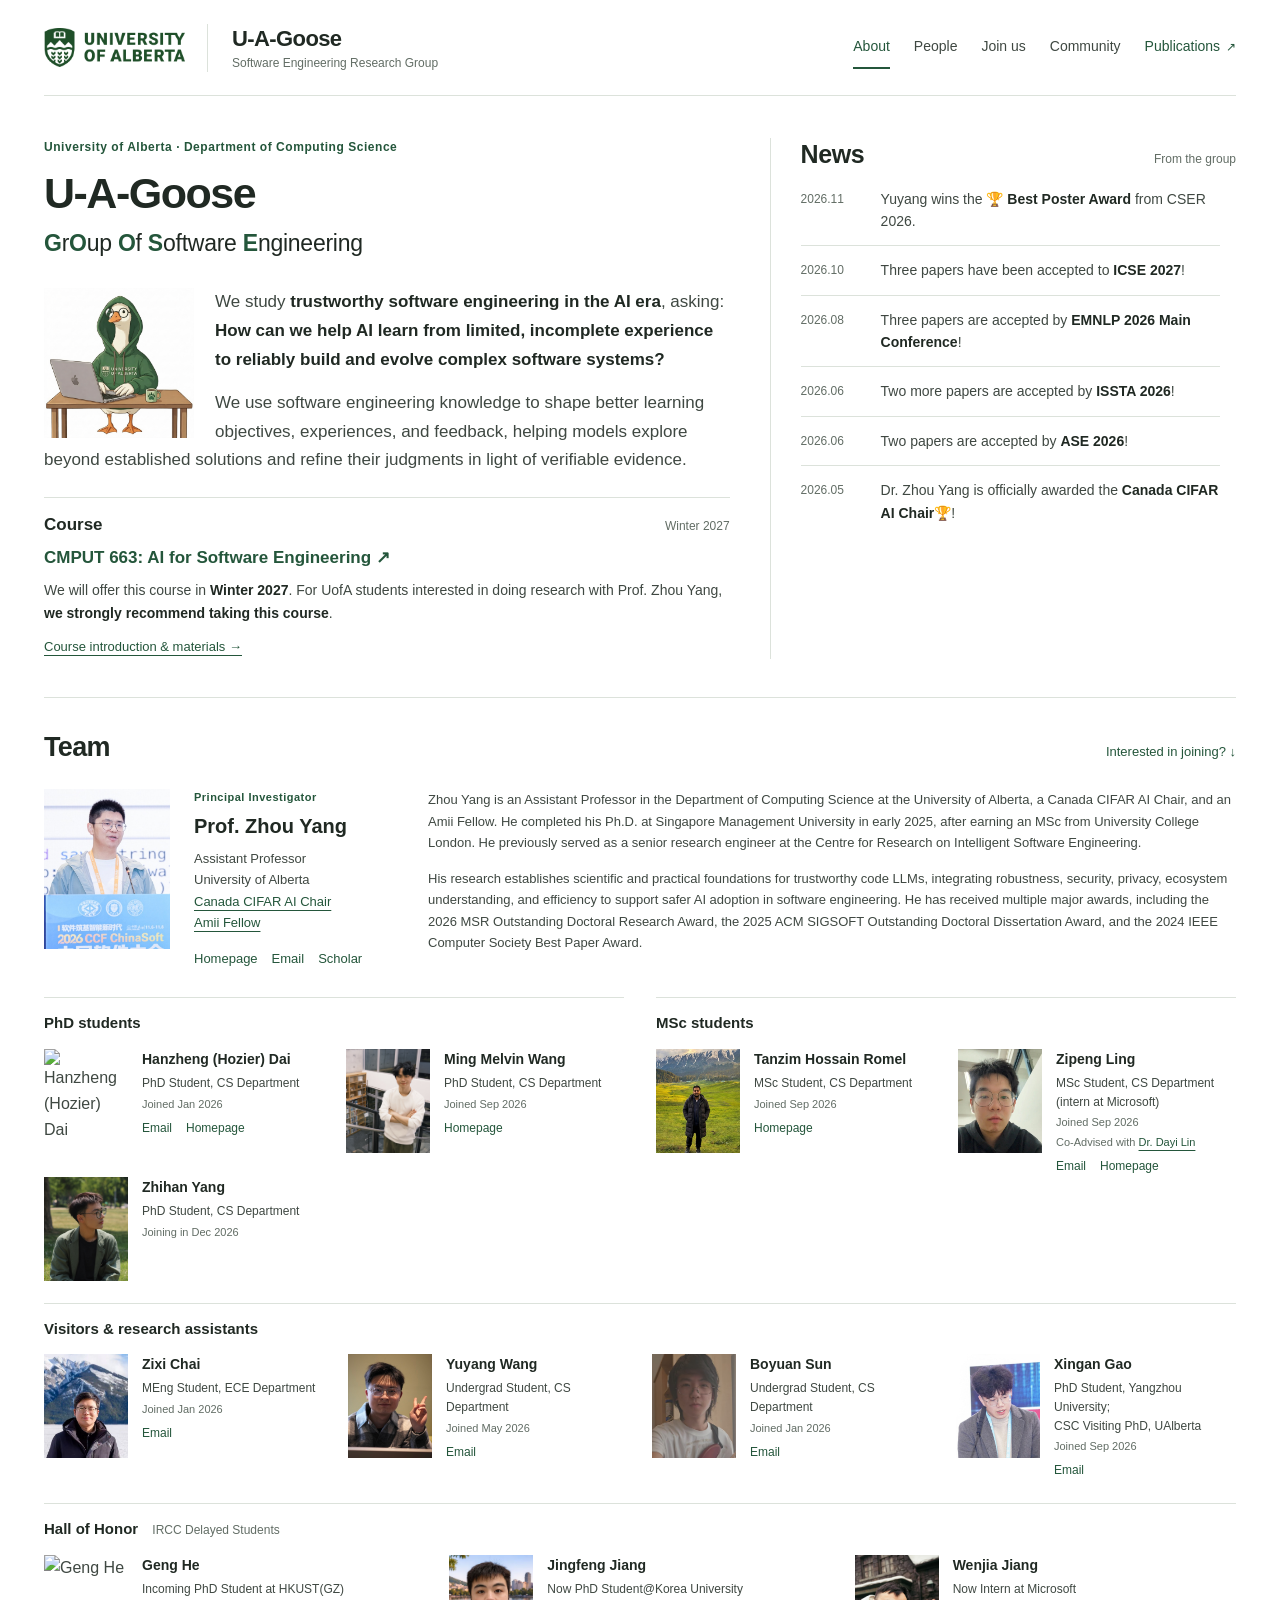
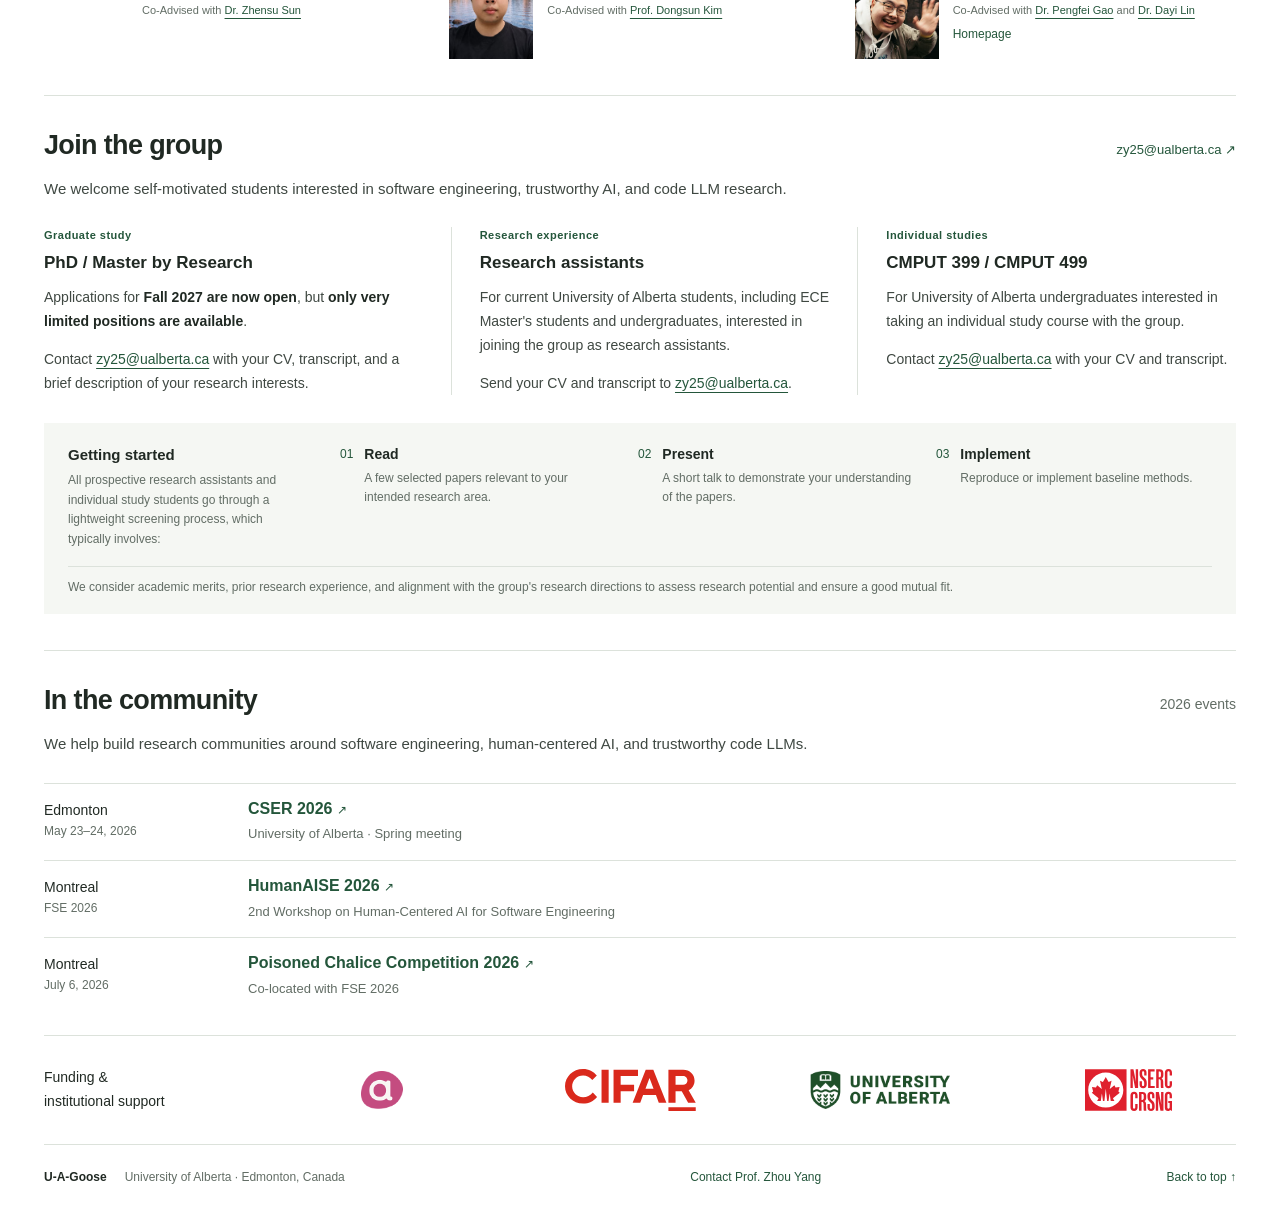
==== index.html @ b8368612 "Built site for gh-pages" ====
<!DOCTYPE html>
<html lang="en"><head>
<link href="./assets/images/goose_2.png" rel="icon" type="image/png">
<script src="site_libs/clipboard/clipboard.min.js"></script>
<script src="site_libs/quarto-html/tabby.min.js"></script>
<script src="site_libs/quarto-html/popper.min.js"></script>
<script src="site_libs/quarto-html/tippy.umd.min.js"></script>
<link href="site_libs/quarto-html/tippy.css" rel="stylesheet">
<link href="site_libs/quarto-html/light-border.css" rel="stylesheet">
<link href="site_libs/quarto-html/quarto-html-640605f58ae58ee79329c070719e555b.min.css" rel="stylesheet" append-hash="true" data-mode="light">
<link href="site_libs/quarto-html/quarto-syntax-highlighting-63b5708e65d6cd79cd7618c58d0c21e7.css" rel="stylesheet" id="quarto-text-highlighting-styles"><meta charset="utf-8">
  <meta name="viewport" content="width=device-width, initial-scale=1">
  <title>U-A-Goose — GrOup Of Software Engineering</title>
  <meta name="description" content="U-A-Goose at the University of Alberta studies trustworthy software engineering in the AI era. Meet our team and explore Fall 2027 opportunities.">
  <link rel="stylesheet" href="assets/site.css?v=20261115-course">
  <script src="assets/site.js" defer=""></script>
</head>
<body>
  <a class="skip-link" href="#main">Skip to content</a>
  <header class="site-header">
    <div class="header-inner wrap">
      <a class="university-mark" href="https://www.ualberta.ca/en/index.html" aria-label="University of Alberta"><img src="assets/images/logos/ualberta.png" alt="University of Alberta" width="164" height="52"></a>
      <a class="brand" href="index.html#about" data-section="about"><strong>U-A-Goose</strong><span>Software Engineering Research Group</span></a>
      <nav aria-label="Main navigation">
        <a href="index.html#about" data-section="about">About</a>
        <a href="index.html#people" data-section="people">People</a>
        <a href="index.html#join" data-section="join">Join us</a>
        <a href="index.html#community" data-section="community">Community</a>
        <a class="publications-link" href="publications.html">Publications <span aria-hidden="true">↗</span></a>
      </nav>
    </div>
  </header>
  <main id="main" class="wrap" tabindex="-1"><header id="title-block-header" class="quarto-title-block"></header>
<section id="about" class="intro-section" aria-labelledby="page-title">
      <div class="intro">
        <p class="eyebrow">University of Alberta · Department of Computing Science</p>
        <h1 id="page-title">U-A-Goose</h1>
        <p class="subtitle goose-acronym"><strong>G</strong>r<strong>O</strong>up <strong>O</strong>f <strong>S</strong>oftware <strong>E</strong>ngineering</p>
        <div class="research-text">
          <img class="goose" src="assets/images/coding_goose_1.png" alt="Our coding goose mascot" width="160" height="160">
          <p>We study <strong>trustworthy software engineering in the AI era</strong>, asking: <strong>How can we help AI learn from limited, incomplete experience to reliably build and evolve complex software systems?</strong></p>
          <p>We use software engineering knowledge to shape better learning objectives, experiences, and feedback, helping models explore beyond established solutions and refine their judgments in light of verifiable evidence.</p>
        </div>
        <section id="course" class="course-announcement" aria-labelledby="course-heading">
          <div class="course-announcement-heading"><h2 id="course-heading">Course</h2><p>Winter 2027</p></div>
          <h3><a href="cmput-663-winter-2027.html">CMPUT 663: AI for Software Engineering <span aria-hidden="true">↗</span></a></h3>
          <p>We will offer this course in <strong>Winter 2027</strong>. For UofA students interested in doing research with Prof. Zhou Yang, <strong>we strongly recommend taking this course</strong>.</p>
          <a class="course-materials-link" href="cmput-663-winter-2027.html">Course introduction &amp; materials <span aria-hidden="true">→</span></a>
        </section>
      </div>
      <aside class="news" aria-labelledby="news-heading">
        <div class="news-heading"><h2 id="news-heading">News</h2><span>From the group</span></div>
        <div class="news-scroll" tabindex="0" role="region" aria-label="All group news, scroll for older updates"><ol><li><time datetime="2026-11">2026.11</time><div>Yuyang wins the <span aria-hidden="true">🏆</span> <strong>Best Poster Award</strong> from CSER 2026.</div></li>
<li><time datetime="2026-10">2026.10</time><div>Three papers have been accepted to <strong>ICSE 2027</strong>!</div></li>
<li><time datetime="2026-08">2026.08</time><div>Three papers are accepted by <strong>EMNLP 2026 Main Conference</strong>!</div></li>
<li><time datetime="2026-06">2026.06</time><div>Two more papers are accepted by <strong>ISSTA 2026</strong>!</div></li>
<li><time datetime="2026-06">2026.06</time><div>Two papers are accepted by <strong>ASE 2026</strong>!</div></li>
<li><time datetime="2026-05">2026.05</time><div>Dr. Zhou Yang is officially awarded the <strong>Canada CIFAR AI Chair</strong>🏆!</div></li>
<li><time datetime="2026-05">2026.05</time><div>Two papers, PrivCode++ (differentially private code generation) and Watermarking LLM Agent Trajectories, are accepted by <strong>ICML 2026</strong>!</div></li>
<li><time datetime="2026-04">2026.04</time><div>Our paper, Hidden Licensing Risks in the LLMware Ecosystem, is accepted by <strong>ISSTA 2026</strong>!</div></li>
<li><time datetime="2026-04">2026.04</time><div>Our paper, MultiCodeAttack: Iterative Jailbreak Attacking on LLMs with Multi-Code Prompt Injection, is accepted by <strong>ACL 2026</strong>!</div></li>
<li><time datetime="2026-04">2026.04</time><div>My NSERC Discovery Grant has been approved! Grateful for the support to advance our research.</div></li>
<li><time datetime="2026-03">2026.03</time><div>Dr. Zhou Yang's Amii RAP funding (2026 to 2027) 💰 is approved, collaborating with <a href="https://drmatttaylor.net/">Matt Taylor</a>.</div></li>
<li><time datetime="2026-03">2026.03</time><div>One paper on efficient code LLM inference with quantization and compilation-time optimization is accepted by <strong>FSE 2026</strong>.</div></li>
<li><time datetime="2026-03">2026.03</time><div>Hanzheng Dai's doctoral symposium paper on "Automated Diagnosis and Testing of Game Compatibility Layers" is accepted by <strong>FSE 2026 Doctoral Symposium</strong>.</div></li>
<li><time datetime="2026-03">2026.03</time><div>Dr. Zhou Yang wins the <strong>MSR Outstanding Doctoral Research Award</strong>🏆! There is only one awardee this year.</div></li>
<li><time datetime="2026-01">2026.01</time><div>One paper (on automatically protecting critical software operations in TEE) is accepted by <strong>IEEE Transactions on Software Engineering</strong>!</div></li>
<li><time datetime="2025-12">2025.12</time><div>Dr. Zhou Yang wins the <strong>ACM SIGSOFT Outstanding Doctoral Dissertation Award</strong>🏆! There is only one award this year.</div></li>
<li><time datetime="2025-11">2025.11</time><div>Our paper on understanding user perceptions of AI coding assistants wins the <strong>Distinguished Paper Award</strong>🏆 at <strong>ASE 2025</strong>!</div></li>
<li><time datetime="2025-09">2025.09</time><div>Our paper wins the prestigious <strong>2024 IEEE Computer Society Best Paper Award</strong>🏆! (1 out of 183)</div></li>
<li><time datetime="2025-09">2025.09</time><div>Dr. Zhou Yang officially joins the University of Alberta as an Assistant Professor and becomes an <strong>Amii Fellow</strong>.</div></li></ol></div>
      </aside>
    </section>

    <section id="people" class="page-section" aria-labelledby="people-heading">
      <div class="section-heading"><h2 id="people-heading">Team</h2><a href="#join">Interested in joining? <span aria-hidden="true">↓</span></a></div>
      <article class="pi">
        <img class="pi-photo" src="assets/images/portrait_zhouyang_chinasoft_2026.jpg" alt="Prof. Zhou Yang speaking at ChinaSoft 2026" width="440" height="550" loading="lazy">
        <div class="pi-identity"><p class="eyebrow">Principal Investigator</p><h3>Prof. Zhou Yang</h3><p>Assistant Professor<br>University of Alberta<br><a href="https://cifar.ca/bios/zhou-yang/">Canada CIFAR AI Chair</a><br><a href="https://www.amii.ca/people/zhou-yang">Amii Fellow</a></p><p class="person-links"><a href="https://homepage.zhouyang.me/">Homepage</a><a href="mailto:zy25@ualberta.ca">Email</a><a href="https://scholar.google.com/citations?user=4oWBhPsAAAAJ&amp;hl=en">Scholar</a></p></div>
        <div class="pi-bio"><p>Zhou Yang is an Assistant Professor in the Department of Computing Science at the University of Alberta, a Canada CIFAR AI Chair, and an Amii Fellow. He completed his Ph.D. at Singapore Management University in early 2025, after earning an MSc from University College London. He previously served as a senior research engineer at the Centre for Research on Intelligent Software Engineering.</p>
<p>His research establishes scientific and practical foundations for trustworthy code LLMs, integrating robustness, security, privacy, ecosystem understanding, and efficiency to support safer AI adoption in software engineering. He has received multiple major awards, including the 2026 MSR Outstanding Doctoral Research Award, the 2025 ACM SIGSOFT Outstanding Doctoral Dissertation Award, and the 2024 IEEE Computer Society Best Paper Award.</p></div>
      </article>
      <div class="graduate-groups">
        <section class="people-group" aria-labelledby="phd-heading"><h3 id="phd-heading">PhD students</h3><div class="people-grid two"><article class="person">
          <img src="assets/images/protrait_hz.jpg" alt="Hanzheng (Hozier) Dai" loading="lazy" width="80" height="96">
          <div><h4>Hanzheng (Hozier) Dai</h4><p class="person-role">PhD Student, CS Department</p><p class="person-detail">Joined Jan 2026</p>
          <p class="person-links"><a href="mailto:hanzhen3@ualberta.ca">Email</a>
          <a href="https://hozierddd.github.io/">Homepage</a></p></div>
        </article>
<article class="person">
          <img src="assets/images/protrait_melvin.jpg" alt="Ming Melvin Wang" loading="lazy" width="80" height="96">
          <div><h4>Ming Melvin Wang</h4><p class="person-role">PhD Student, CS Department</p><p class="person-detail">Joined Sep 2026</p>
          <p class="person-links"><a href="https://melvin-king.github.io/">Homepage</a></p></div>
        </article>
<article class="person">
          <img src="assets/images/portrait_zhihan.jpg" alt="Zhihan Yang" loading="lazy" width="80" height="96">
          <div><h4>Zhihan Yang</h4><p class="person-role">PhD Student, CS Department</p><p class="person-detail">Joining in Dec 2026</p></div>
        </article></div></section>
        <section class="people-group" aria-labelledby="msc-heading"><h3 id="msc-heading">MSc students</h3><div class="people-grid two"><article class="person">
          <img src="assets/images/protrait_tanzim.png" alt="Tanzim Hossain Romel" loading="lazy" width="80" height="96">
          <div><h4>Tanzim Hossain Romel</h4><p class="person-role">MSc Student, CS Department</p><p class="person-detail">Joined Sep 2026</p>
          <p class="person-links"><a href="https://tanzimhromel.com">Homepage</a></p></div>
        </article>
<article class="person">
          <img src="assets/images/protrait_zipeng.jpg" alt="Zipeng Ling" loading="lazy" width="80" height="96">
          <div><h4>Zipeng Ling</h4><p class="person-role">MSc Student, CS Department<br>(intern at Microsoft)</p><p class="person-detail">Joined Sep 2026</p>
          <p class="person-detail">Co-Advised with <a href="https://lindayi.me/">Dr. Dayi Lin</a></p>
          <p class="person-links"><a href="mailto:zipeng6@ualberta.ca">Email</a>
          <a href="https://zpling.github.io/">Homepage</a></p></div>
        </article></div></section>
      </div>
      <section class="people-group" aria-labelledby="visitors-heading"><h3 id="visitors-heading">Visitors &amp; research assistants</h3><div class="people-grid four"><article class="person">
          <img src="assets/images/protrait_zixi.jpg" alt="Zixi Chai" loading="lazy" width="80" height="96">
          <div><h4>Zixi Chai</h4><p class="person-role">MEng Student, ECE Department</p><p class="person-detail">Joined Jan 2026</p>
          <p class="person-links"><a href="mailto:zchai3@ualberta.ca">Email</a></p></div>
        </article>
<article class="person">
          <img src="assets/images/portrait_yuyang_20261115_336.jpg" srcset="assets/images/portrait_yuyang_20261115_336.jpg 336w, assets/images/portrait_yuyang_20261115_640.jpg 640w" sizes="(max-width: 390px) 72px, (max-width: 760px) 64px, 84px" alt="Yuyang Wang" loading="lazy" width="336" height="420">
          <div><h4>Yuyang Wang</h4><p class="person-role">Undergrad Student, CS Department</p><p class="person-detail">Joined May 2026</p>
          <p class="person-links"><a href="mailto:yuyang31@ualberta.ca">Email</a></p></div>
        </article>
<article class="person">
          <img src="assets/images/protrait_boyuan.jpg" alt="Boyuan Sun" loading="lazy" width="80" height="96">
          <div><h4>Boyuan Sun</h4><p class="person-role">Undergrad Student, CS Department</p><p class="person-detail">Joined Jan 2026</p>
          <p class="person-links"><a href="mailto:bsun5@ualberta.ca">Email</a></p></div>
        </article>
<article class="person">
          <img src="assets/images/protrait_xingan.jpg" alt="Xingan Gao" loading="lazy" width="80" height="96">
          <div><h4>Xingan Gao</h4><p class="person-role">PhD Student, Yangzhou University;<br>CSC Visiting PhD, UAlberta</p><p class="person-detail">Joined Sep 2026</p>
          <p class="person-links"><a href="mailto:DX120250116@stu.yzu.edu.cn">Email</a></p></div>
        </article></div></section>
      <section class="people-group honor-group" aria-labelledby="honor-heading"><h3 id="honor-heading">Hall of Honor <span>IRCC Delayed Students</span></h3><div class="people-grid three"><article class="person">
          <img src="assets/images/protrait_gh.jpg" alt="Geng He" loading="lazy" width="80" height="96">
          <div><h4>Geng He</h4><p class="person-role">Incoming PhD Student at HKUST(GZ)</p><p class="person-detail">Co-Advised with <a href="https://v587su.github.io/">Dr. Zhensu Sun</a></p>
          </div>
        </article>
<article class="person">
          <img src="assets/images/protrait_hhf.jpg" alt="Jingfeng Jiang" loading="lazy" width="80" height="96">
          <div><h4>Jingfeng Jiang</h4><p class="person-role">Now PhD Student@Korea University</p><p class="person-detail">Co-Advised with <a href="https://www.darkrsw.net/">Prof. Dongsun Kim</a></p>
          </div>
        </article>
<article class="person">
          <img src="assets/images/protrait_wenjia.jpg" alt="Wenjia Jiang" loading="lazy" width="80" height="96">
          <div><h4>Wenjia Jiang</h4><p class="person-role">Now Intern at Microsoft</p><p class="person-detail">Co-Advised with <a href="https://cumt-gpf.github.io/">Dr. Pengfei Gao</a> and <a href="https://lindayi.me/">Dr. Dayi Lin</a></p>
          <p class="person-links"><a href="https://jwj1342.github.io/">Homepage</a></p></div>
        </article></div></section>
    </section>

    <section id="join" class="page-section" aria-labelledby="join-heading">
      <div class="section-heading"><h2 id="join-heading">Join the group</h2><a href="mailto:zy25@ualberta.ca">zy25@ualberta.ca <span aria-hidden="true">↗</span></a></div>
      <p class="section-intro">We welcome self-motivated students interested in software engineering, trustworthy AI, and code LLM research.</p>
      <div class="openings-grid">
        <article><p class="eyebrow">Graduate study</p><h3>PhD / Master by Research</h3><p>Applications for <strong>Fall 2027 are now open</strong>, but <strong>only very limited positions are available</strong>.</p><p>Contact <a href="mailto:zy25@ualberta.ca">zy25@ualberta.ca</a> with your CV, transcript, and a brief description of your research interests.</p></article>
        <article><p class="eyebrow">Research experience</p><h3>Research assistants</h3><p>For current University of Alberta students, including ECE Master's students and undergraduates, interested in joining the group as research assistants.</p><p>Send your CV and transcript to <a href="mailto:zy25@ualberta.ca">zy25@ualberta.ca</a>.</p></article>
        <article><p class="eyebrow">Individual studies</p><h3>CMPUT 399 / CMPUT 499</h3><p>For University of Alberta undergraduates interested in taking an individual study course with the group.</p><p>Contact <a href="mailto:zy25@ualberta.ca">zy25@ualberta.ca</a> with your CV and transcript.</p></article>
      </div>
      <div class="screening">
        <div><h3>Getting started</h3><p>All prospective research assistants and individual study students go through a lightweight screening process, which typically involves:</p></div>
        <ol><li><span>01</span><div><h4>Read</h4><p>A few selected papers relevant to your intended research area.</p></div></li><li><span>02</span><div><h4>Present</h4><p>A short talk to demonstrate your understanding of the papers.</p></div></li><li><span>03</span><div><h4>Implement</h4><p>Reproduce or implement baseline methods.</p></div></li></ol>
        <p class="screening-note">We consider academic merits, prior research experience, and alignment with the group's research directions to assess research potential and ensure a good mutual fit.</p>
      </div>
    </section>

    <section id="community" class="page-section community-section" aria-labelledby="community-heading">
      <div class="section-heading"><h2 id="community-heading">In the community</h2><span class="muted">2026 events</span></div>
      <p class="section-intro">We help build research communities around software engineering, human-centered AI, and trustworthy code LLMs.</p>
      <div class="events">
        <article><div class="event-place">Edmonton <span>May 23–24, 2026</span></div><div><h3><a href="https://www.cser.ca/2026s/">CSER 2026 <span aria-hidden="true">↗</span></a></h3><p>University of Alberta · Spring meeting</p></div></article>
        <article><div class="event-place">Montreal <span>FSE 2026</span></div><div><h3><a href="https://humanai4se.github.io/">HumanAISE 2026 <span aria-hidden="true">↗</span></a></h3><p>2nd Workshop on Human-Centered AI for Software Engineering</p></div></article>
        <article><div class="event-place">Montreal <span>July 6, 2026</span></div><div><h3><a href="https://poisonedchalice.github.io/">Poisoned Chalice Competition 2026 <span aria-hidden="true">↗</span></a></h3><p>Co-located with FSE 2026</p></div></article>
      </div>
    </section>

    <section class="support" aria-labelledby="support-heading"><h2 id="support-heading">Funding &amp;<br>institutional support</h2><div class="support-logos"><a href="https://www.amii.ca/"><img src="assets/images/logos/amii.png" alt="Amii" loading="lazy"></a><a href="https://cifar.ca/"><img src="assets/images/logos/cifar.svg" alt="CIFAR" loading="lazy"></a><a href="https://www.ualberta.ca/en/index.html"><img src="assets/images/logos/ualberta.png" alt="University of Alberta" loading="lazy"></a><a href="https://nserc-crsng.canada.ca/en"><img src="assets/images/logos/nserc.svg" alt="NSERC" loading="lazy"></a></div></section>

  </main>
  <footer class="wrap"><div><strong>U-A-Goose</strong><span>University of Alberta · Edmonton, Canada</span></div><a href="mailto:zhou.yang@ualberta.ca">Contact Prof. Zhou Yang</a><a href="index.html#about" data-section="about">Back to top ↑</a></footer>
<script id="quarto-html-after-body" type="application/javascript">
  window.document.addEventListener("DOMContentLoaded", function (event) {
    const tabsets =  window.document.querySelectorAll(".panel-tabset-tabby")
    tabsets.forEach(function(tabset) {
      const tabby = new Tabby('#' + tabset.id);
    });
    const isCodeAnnotation = (el) => {
      for (const clz of el.classList) {
        if (clz.startsWith('code-annotation-')) {                     
          return true;
        }
      }
      return false;
    }
    const onCopySuccess = function(e) {
      // button target
      const button = e.trigger;
      // don't keep focus
      button.blur();
      // flash "checked"
      button.classList.add('code-copy-button-checked');
      var currentTitle = button.getAttribute("title");
      button.setAttribute("title", "Copied!");
      let tooltip;
      if (window.bootstrap) {
        button.setAttribute("data-bs-toggle", "tooltip");
        button.setAttribute("data-bs-placement", "left");
        button.setAttribute("data-bs-title", "Copied!");
        tooltip = new bootstrap.Tooltip(button, 
          { trigger: "manual", 
            customClass: "code-copy-button-tooltip",
            offset: [0, -8]});
        tooltip.show();    
      }
      setTimeout(function() {
        if (tooltip) {
          tooltip.hide();
          button.removeAttribute("data-bs-title");
          button.removeAttribute("data-bs-toggle");
          button.removeAttribute("data-bs-placement");
        }
        button.setAttribute("title", currentTitle);
        button.classList.remove('code-copy-button-checked');
      }, 1000);
      // clear code selection
      e.clearSelection();
    }
    const getTextToCopy = function(trigger) {
      const outerScaffold = trigger.parentElement.cloneNode(true);
      const codeEl = outerScaffold.querySelector('code');
      for (const childEl of codeEl.children) {
        if (isCodeAnnotation(childEl)) {
          childEl.remove();
        }
      }
      return codeEl.innerText;
    }
    const clipboard = new window.ClipboardJS('.code-copy-button:not([data-in-quarto-modal])', {
      text: getTextToCopy
    });
    clipboard.on('success', onCopySuccess);
    if (window.document.getElementById('quarto-embedded-source-code-modal')) {
      const clipboardModal = new window.ClipboardJS('.code-copy-button[data-in-quarto-modal]', {
        text: getTextToCopy,
        container: window.document.getElementById('quarto-embedded-source-code-modal')
      });
      clipboardModal.on('success', onCopySuccess);
    }
      var localhostRegex = new RegExp(/^(?:http|https):\/\/localhost\:?[0-9]*\//);
      var mailtoRegex = new RegExp(/^mailto:/);
        var filterRegex = new RegExp("https:\/\/u-a-goose\.github\.io");
      var isInternal = (href) => {
          return filterRegex.test(href) || localhostRegex.test(href) || mailtoRegex.test(href);
      }
      // Inspect non-navigation links and adorn them if external
      window.quartoDecorateExternalLinks = function (root) {
     var links = (root || window.document).querySelectorAll('a[href]:not(.nav-link):not(.navbar-brand):not(.toc-action):not(.sidebar-link):not(.sidebar-item-toggle):not(.pagination-link):not(.no-external):not([aria-hidden]):not(.dropdown-item):not(.quarto-navigation-tool):not(.about-link)');
      for (var i=0; i<links.length; i++) {
        const link = links[i];
        if (!isInternal(link.href)) {
          // undo the damage that might have been done by quarto-nav.js in the case of
          // links that we want to consider external
          if (link.dataset.originalHref !== undefined) {
            link.href = link.dataset.originalHref;
          }
          if (!link.classList.contains('no-external-icon')) {
          }
        }
      }
      };
      window.quartoDecorateExternalLinks(window.document);
    // Esc closes the popup (WCAG 1.4.13) and focus leaving both trigger and
    // popup closes it (WCAG 2.4.11); tippy handles neither for interactive popups.
    const hideOnEscAndFocusOut = {
      name: 'hideOnEscAndFocusOut',
      defaultValue: true,
      fn(instance) {
        const dismiss = () => {
          // A show scheduled by the trigger delay would otherwise reopen it
          instance.clearDelayTimeouts();
          instance.hide();
        };
        const onKeyDown = (event) => {
          if (event.key !== 'Escape') {
            return;
          }
          // Keep Esc from also reaching page handlers (e.g. reveal.js overview),
          // except an open reveal.js slide menu, which Esc should close too.
          // The menu handles keys only when its keyboard option is on.
          const menuHandlesEsc = window.Reveal?.getPlugin?.('menu')?.isOpen() &&
            window.Reveal.getConfig().menu?.keyboard !== false;
          if (!menuHandlesEsc) {
            event.stopPropagation();
          }
          if (instance.popper.contains(window.document.activeElement)) {
            // Disabled while refocusing so the focus trigger does not reopen it
            instance.disable();
            instance.reference.focus();
            instance.enable();
          }
          dismiss();
        };
        const onFocusOut = (event) => {
          const target = event.relatedTarget;
          if (target && !instance.reference.contains(target) &&
              !instance.popper.contains(target)) {
            dismiss();
          }
        };
        // On the trigger too: a click trigger (code-annotations: select) has no
        // blur handling. Attached for the instance's lifetime so leaving the
        // trigger also cancels a show still pending on the trigger delay.
        instance.reference.addEventListener('focusout', onFocusOut);
        return {
          onShow() {
            window.document.addEventListener('keydown', onKeyDown, true);
            instance.popper.addEventListener('focusout', onFocusOut);
          },
          onHide() {
            window.document.removeEventListener('keydown', onKeyDown, true);
            instance.popper.removeEventListener('focusout', onFocusOut);
          },
          onDestroy() {
            instance.reference.removeEventListener('focusout', onFocusOut);
          },
        };
      },
    };
    function tippyHover(el, contentFn, onTriggerFn, onUntriggerFn) {
      const config = {
        allowHTML: true,
        maxWidth: 500,
        delay: 100,
        arrow: false,
        appendTo: function(el) {
            return el.parentElement;
        },
        interactive: true,
        interactiveBorder: 10,
        theme: 'light-border',
        placement: 'bottom-start',
        plugins: [hideOnEscAndFocusOut],
      };
      if (contentFn) {
        config.content = contentFn;
      }
      if (onTriggerFn) {
        config.onTrigger = onTriggerFn;
      }
      if (onUntriggerFn) {
        config.onUntrigger = onUntriggerFn;
      }
      window.tippy(el, config); 
    }
    const noterefs = window.document.querySelectorAll('a[role="doc-noteref"]');
    for (var i=0; i<noterefs.length; i++) {
      const ref = noterefs[i];
      tippyHover(ref, function() {
        // use id or data attribute instead here
        let href = ref.getAttribute('data-footnote-href') || ref.getAttribute('href');
        try { href = new URL(href).hash; } catch {}
        const id = href.replace(/^#\/?/, "");
        const note = window.document.getElementById(id);
        if (note) {
          return note.innerHTML;
        } else {
          return "";
        }
      });
    }
    const xrefs = window.document.querySelectorAll('a.quarto-xref');
    const processXRef = (id, note) => {
      // Strip column container classes
      const stripColumnClz = (el) => {
        el.classList.remove("page-full", "page-columns");
        if (el.children) {
          for (const child of el.children) {
            stripColumnClz(child);
          }
        }
      }
      stripColumnClz(note)
      if (id === null || id.startsWith('sec-')) {
        // Special case sections, only their first couple elements
        const container = document.createElement("div");
        if (note.children && note.children.length > 2) {
          container.appendChild(note.children[0].cloneNode(true));
          for (let i = 1; i < note.children.length; i++) {
            const child = note.children[i];
            if (child.tagName === "P" && child.innerText === "") {
              continue;
            } else {
              container.appendChild(child.cloneNode(true));
              break;
            }
          }
          if (window.Quarto?.typesetMath) {
            window.Quarto.typesetMath(container);
          }
          return container.innerHTML
        } else {
          if (window.Quarto?.typesetMath) {
            window.Quarto.typesetMath(note);
          }
          return note.innerHTML;
        }
      } else {
        // Remove any anchor links if they are present
        const anchorLink = note.querySelector('a.anchorjs-link');
        if (anchorLink) {
          anchorLink.remove();
        }
        if (window.Quarto?.typesetMath) {
          window.Quarto.typesetMath(note);
        }
        if (note.classList.contains("callout")) {
          return note.outerHTML;
        } else {
          return note.innerHTML;
        }
      }
    }
    for (var i=0; i<xrefs.length; i++) {
      const xref = xrefs[i];
      tippyHover(xref, undefined, function(instance) {
        instance.disable();
        let url = xref.getAttribute('href');
        let hash = undefined; 
        if (url.startsWith('#')) {
          hash = url;
        } else {
          try { hash = new URL(url).hash; } catch {}
        }
        if (hash) {
          const id = hash.replace(/^#\/?/, "");
          const note = window.document.getElementById(id);
          if (note !== null) {
            try {
              const html = processXRef(id, note.cloneNode(true));
              instance.setContent(html);
            } finally {
              instance.enable();
              instance.show();
            }
          } else {
            // See if we can fetch this
            fetch(url.split('#')[0])
            .then(res => res.text())
            .then(html => {
              const parser = new DOMParser();
              const htmlDoc = parser.parseFromString(html, "text/html");
              const note = htmlDoc.getElementById(id);
              if (note !== null) {
                const html = processXRef(id, note);
                instance.setContent(html);
              } 
            }).finally(() => {
              instance.enable();
              instance.show();
            });
          }
        } else {
          // See if we can fetch a full url (with no hash to target)
          // This is a special case and we should probably do some content thinning / targeting
          fetch(url)
          .then(res => res.text())
          .then(html => {
            const parser = new DOMParser();
            const htmlDoc = parser.parseFromString(html, "text/html");
            const note = htmlDoc.querySelector('main.content');
            if (note !== null) {
              // This should only happen for chapter cross references
              // (since there is no id in the URL)
              // remove the first header
              if (note.children.length > 0 && note.children[0].tagName === "HEADER") {
                note.children[0].remove();
              }
              const html = processXRef(null, note);
              instance.setContent(html);
            } 
          }).finally(() => {
            instance.enable();
            instance.show();
          });
        }
      }, function(instance) {
      });
    }
        let selectedAnnoteEl;
        const selectorForAnnotation = ( cell, annotation) => {
          let cellAttr = 'data-code-cell="' + cell + '"';
          let lineAttr = 'data-code-annotation="' +  annotation + '"';
          const selector = 'span[' + cellAttr + '][' + lineAttr + ']';
          return selector;
        }
        const selectCodeLines = (annoteEl) => {
          const doc = window.document;
          const targetCell = annoteEl.getAttribute("data-target-cell");
          const targetAnnotation = annoteEl.getAttribute("data-target-annotation");
          const annoteSpan = window.document.querySelector(selectorForAnnotation(targetCell, targetAnnotation));
          const lines = annoteSpan.getAttribute("data-code-lines").split(",");
          const lineIds = lines.map((line) => {
            return targetCell + "-" + line;
          })
          // Each band is positioned against its own containing block, which is
          // not the offsetParent of the lines, so place it from client rects.
          const placeBand = (band, firstEl, lastEl, codeBlock) => {
            const container = band.offsetParent;
            if (container === null) {
              return;
            }
            const containerRect = container.getBoundingClientRect();
            // Reveal.js scales slides with a transform, so convert client
            // pixels back to the CSS pixels of the container.
            const scale = containerRect.height / container.offsetHeight || 1;
            const firstRect = firstEl.getBoundingClientRect();
            const lastRect = lastEl.getBoundingClientRect();
            const top = (firstRect.top - containerRect.top) / scale - container.clientTop + container.scrollTop;
            const height = (lastRect.bottom - firstRect.top) / scale;
            band.style.top = top - 2 + "px";
            band.style.height = height + 4 + "px";
            if (codeBlock) {
              // Without the copy button wrapper, the containing block is wider
              // than the code block, so span the code block explicitly.
              const blockRect = codeBlock.getBoundingClientRect();
              band.style.left = (blockRect.left - containerRect.left) / scale - container.clientLeft + container.scrollLeft + "px";
              band.style.width = blockRect.width / scale + "px";
            }
          };
          if (lineIds.length > 0) {
            const el = window.document.getElementById(lineIds[0]);
            const lastEl = window.document.getElementById(lineIds[lineIds.length - 1]);
            const parent = el.parentElement.parentElement;
            // cook up a div (if necessary) and position it
            let div = window.document.getElementById("code-annotation-line-highlight");
            if (div === null) {
              div = window.document.createElement("div");
              div.setAttribute("id", "code-annotation-line-highlight");
              div.style.position = 'absolute';
              parent.appendChild(div);
            }
            placeBand(div, el, lastEl, parent.closest("div.sourceCode") || parent);
            let gutterDiv = window.document.getElementById("code-annotation-line-highlight-gutter");
            if (gutterDiv === null) {
              gutterDiv = window.document.createElement("div");
              gutterDiv.setAttribute("id", "code-annotation-line-highlight-gutter");
              gutterDiv.style.position = 'absolute';
              const codeCell = window.document.getElementById(targetCell);
              const gutter = codeCell.querySelector('.code-annotation-gutter');
              gutter.appendChild(gutterDiv);
            }
            placeBand(gutterDiv, el, lastEl);
            selectedAnnoteEl = annoteEl;
          }
        };
        const unselectCodeLines = () => {
          const elementsIds = ["code-annotation-line-highlight", "code-annotation-line-highlight-gutter"];
          elementsIds.forEach((elId) => {
            const div = window.document.getElementById(elId);
            if (div) {
              div.remove();
            }
          });
          selectedAnnoteEl = undefined;
        };
          // Handle positioning of the toggle
      window.addEventListener(
        "resize",
        throttle(() => {
          elRect = undefined;
          if (selectedAnnoteEl) {
            selectCodeLines(selectedAnnoteEl);
          }
        }, 10)
      );
      function throttle(fn, ms) {
      let throttle = false;
      let timer;
        return (...args) => {
          if(!throttle) { // first call gets through
              fn.apply(this, args);
              throttle = true;
          } else { // all the others get throttled
              if(timer) clearTimeout(timer); // cancel #2
              timer = setTimeout(() => {
                fn.apply(this, args);
                timer = throttle = false;
              }, ms);
          }
        };
      }
        // Attach click handler to the DT
        const annoteDls = window.document.querySelectorAll('dt[data-target-cell]');
        for (const annoteDlNode of annoteDls) {
          annoteDlNode.addEventListener('click', (event) => {
            const clickedEl = event.target;
            if (clickedEl !== selectedAnnoteEl) {
              unselectCodeLines();
              const activeEl = window.document.querySelector('dt[data-target-cell].code-annotation-active');
              if (activeEl) {
                activeEl.classList.remove('code-annotation-active');
              }
              selectCodeLines(clickedEl);
              clickedEl.classList.add('code-annotation-active');
            } else {
              // Unselect the line
              unselectCodeLines();
              clickedEl.classList.remove('code-annotation-active');
            }
          });
        }
    const findCites = (el) => {
      const parentEl = el.parentElement;
      if (parentEl) {
        const cites = parentEl.dataset.cites;
        if (cites) {
          return {
            el,
            cites: cites.split(' ')
          };
        } else {
          return findCites(el.parentElement)
        }
      } else {
        return undefined;
      }
    };
    var bibliorefs = window.document.querySelectorAll('a[role="doc-biblioref"]');
    for (var i=0; i<bibliorefs.length; i++) {
      const ref = bibliorefs[i];
      const citeInfo = findCites(ref);
      if (citeInfo) {
        tippyHover(citeInfo.el, function() {
          var popup = window.document.createElement('div');
          citeInfo.cites.forEach(function(cite) {
            var citeDiv = window.document.createElement('div');
            citeDiv.classList.add('hanging-indent');
            citeDiv.classList.add('csl-entry');
            var biblioDiv = window.document.getElementById('ref-' + cite);
            if (biblioDiv) {
              citeDiv.innerHTML = biblioDiv.innerHTML;
            }
            popup.appendChild(citeDiv);
          });
          return popup.innerHTML;
        });
      }
    }
  });
  </script>


</body></html>
---- site_libs/quarto-html/tippy.css ----
.tippy-box[data-animation=fade][data-state=hidden]{opacity:0}[data-tippy-root]{max-width:calc(100vw - 10px)}.tippy-box{position:relative;background-color:#333;color:#fff;border-radius:4px;font-size:14px;line-height:1.4;white-space:normal;outline:0;transition-property:transform,visibility,opacity}.tippy-box[data-placement^=top]>.tippy-arrow{bottom:0}.tippy-box[data-placement^=top]>.tippy-arrow:before{bottom:-7px;left:0;border-width:8px 8px 0;border-top-color:initial;transform-origin:center top}.tippy-box[data-placement^=bottom]>.tippy-arrow{top:0}.tippy-box[data-placement^=bottom]>.tippy-arrow:before{top:-7px;left:0;border-width:0 8px 8px;border-bottom-color:initial;transform-origin:center bottom}.tippy-box[data-placement^=left]>.tippy-arrow{right:0}.tippy-box[data-placement^=left]>.tippy-arrow:before{border-width:8px 0 8px 8px;border-left-color:initial;right:-7px;transform-origin:center left}.tippy-box[data-placement^=right]>.tippy-arrow{left:0}.tippy-box[data-placement^=right]>.tippy-arrow:before{left:-7px;border-width:8px 8px 8px 0;border-right-color:initial;transform-origin:center right}.tippy-box[data-inertia][data-state=visible]{transition-timing-function:cubic-bezier(.54,1.5,.38,1.11)}.tippy-arrow{width:16px;height:16px;color:#333}.tippy-arrow:before{content:"";position:absolute;border-color:transparent;border-style:solid}.tippy-content{position:relative;padding:5px 9px;z-index:1}
---- site_libs/quarto-html/light-border.css ----
.tippy-box[data-theme~=light-border]{background-color:#fff;background-clip:padding-box;border:1px solid rgba(0,8,16,.15);color:#333;box-shadow:0 4px 14px -2px rgba(0,8,16,.08)}.tippy-box[data-theme~=light-border]>.tippy-backdrop{background-color:#fff}.tippy-box[data-theme~=light-border]>.tippy-arrow:after,.tippy-box[data-theme~=light-border]>.tippy-svg-arrow:after{content:"";position:absolute;z-index:-1}.tippy-box[data-theme~=light-border]>.tippy-arrow:after{border-color:transparent;border-style:solid}.tippy-box[data-theme~=light-border][data-placement^=top]>.tippy-arrow:before{border-top-color:#fff}.tippy-box[data-theme~=light-border][data-placement^=top]>.tippy-arrow:after{border-top-color:rgba(0,8,16,.2);border-width:7px 7px 0;top:17px;left:1px}.tippy-box[data-theme~=light-border][data-placement^=top]>.tippy-svg-arrow>svg{top:16px}.tippy-box[data-theme~=light-border][data-placement^=top]>.tippy-svg-arrow:after{top:17px}.tippy-box[data-theme~=light-border][data-placement^=bottom]>.tippy-arrow:before{border-bottom-color:#fff;bottom:16px}.tippy-box[data-theme~=light-border][data-placement^=bottom]>.tippy-arrow:after{border-bottom-color:rgba(0,8,16,.2);border-width:0 7px 7px;bottom:17px;left:1px}.tippy-box[data-theme~=light-border][data-placement^=bottom]>.tippy-svg-arrow>svg{bottom:16px}.tippy-box[data-theme~=light-border][data-placement^=bottom]>.tippy-svg-arrow:after{bottom:17px}.tippy-box[data-theme~=light-border][data-placement^=left]>.tippy-arrow:before{border-left-color:#fff}.tippy-box[data-theme~=light-border][data-placement^=left]>.tippy-arrow:after{border-left-color:rgba(0,8,16,.2);border-width:7px 0 7px 7px;left:17px;top:1px}.tippy-box[data-theme~=light-border][data-placement^=left]>.tippy-svg-arrow>svg{left:11px}.tippy-box[data-theme~=light-border][data-placement^=left]>.tippy-svg-arrow:after{left:12px}.tippy-box[data-theme~=light-border][data-placement^=right]>.tippy-arrow:before{border-right-color:#fff;right:16px}.tippy-box[data-theme~=light-border][data-placement^=right]>.tippy-arrow:after{border-width:7px 7px 7px 0;right:17px;top:1px;border-right-color:rgba(0,8,16,.2)}.tippy-box[data-theme~=light-border][data-placement^=right]>.tippy-svg-arrow>svg{right:11px}.tippy-box[data-theme~=light-border][data-placement^=right]>.tippy-svg-arrow:after{right:12px}.tippy-box[data-theme~=light-border]>.tippy-svg-arrow{fill:#fff}.tippy-box[data-theme~=light-border]>.tippy-svg-arrow:after{background-image:url([data-uri]);background-size:16px 6px;width:16px;height:6px}
---- site_libs/quarto-html/quarto-html-640605f58ae58ee79329c070719e555b.min.css ----
.top-right{position:absolute;top:1em;right:1em}.visually-hidden{border:0;clip:rect(0 0 0 0);height:auto;margin:0;overflow:hidden;padding:0;position:absolute;width:1px;white-space:nowrap}.hidden{display:none !important}.zindex-bottom{z-index:-1 !important}figure.figure{display:block}.quarto-layout-panel{margin-bottom:1em}.quarto-layout-panel>figure{width:100%}.quarto-layout-panel>figure>figcaption,.quarto-layout-panel>.panel-caption{margin-top:10pt}.quarto-layout-panel>.table-caption{margin-top:0px}.table-caption p{margin-bottom:.5em}.quarto-layout-row{display:flex;flex-direction:row;align-items:flex-start}.quarto-layout-valign-top{align-items:flex-start}.quarto-layout-valign-bottom{align-items:flex-end}.quarto-layout-valign-center{align-items:center}.quarto-layout-cell{position:relative;margin-right:20px}.quarto-layout-cell:last-child{margin-right:0}.quarto-layout-cell figure,.quarto-layout-cell>p{margin:.2em}.quarto-layout-cell img{max-width:100%}.quarto-layout-cell .html-widget{width:100% !important}.quarto-layout-cell div figure p{margin:0}.quarto-layout-cell figure{display:block;margin-inline-start:0;margin-inline-end:0}.quarto-layout-cell table{display:inline-table}.quarto-layout-cell-subref figcaption,figure .quarto-layout-row figure figcaption{text-align:center;font-style:italic}.quarto-figure{position:relative;margin-bottom:1em}.quarto-figure>figure{width:100%;margin-bottom:0}.quarto-figure-left>figure>p,.quarto-figure-left>figure>div{text-align:left}.quarto-figure-center>figure>p,.quarto-figure-center>figure>div{text-align:center}.quarto-figure-right>figure>p,.quarto-figure-right>figure>div{text-align:right}.quarto-figure>figure>div.cell-annotation,.quarto-figure>figure>div code{text-align:left}figure>p:empty{display:none}figure>p:first-child{margin-top:0;margin-bottom:0}figure>figcaption.quarto-float-caption-bottom{margin-bottom:.5em}figure>figcaption.quarto-float-caption-top{margin-top:.5em}div[id^=tbl-]{position:relative}.quarto-figure>.anchorjs-link{position:absolute;top:.6em;right:.5em}div[id^=tbl-]>.anchorjs-link{position:absolute;top:.7em;right:.3em}.quarto-figure:hover>.anchorjs-link,div[id^=tbl-]:hover>.anchorjs-link,h2:hover>.anchorjs-link,h3:hover>.anchorjs-link,h4:hover>.anchorjs-link,h5:hover>.anchorjs-link,h6:hover>.anchorjs-link,.reveal-anchorjs-link>.anchorjs-link{opacity:1}#title-block-header{margin-block-end:1rem;position:relative;margin-top:-1px}#title-block-header .abstract{margin-block-start:1rem}#title-block-header .abstract .abstract-title{font-weight:600}#title-block-header a{text-decoration:none}#title-block-header .author,#title-block-header .date,#title-block-header .doi{margin-block-end:.2rem}#title-block-header .quarto-title-block>div{display:flex}#title-block-header .quarto-title-block>div>h1{flex-grow:1}#title-block-header .quarto-title-block>div>button{flex-shrink:0;height:2.25rem;margin-top:0}tr.header>th>p:last-of-type{margin-bottom:0px}table,table.table{margin-top:.5rem;margin-bottom:.5rem}caption,.table-caption{padding-top:.5rem;padding-bottom:.5rem;text-align:center}figure.quarto-float-tbl figcaption.quarto-float-caption-top{margin-top:.5rem;margin-bottom:.25rem;text-align:center}figure.quarto-float-tbl figcaption.quarto-float-caption-bottom{padding-top:.25rem;margin-bottom:.5rem;text-align:center}.utterances{max-width:none;margin-left:-8px}iframe{margin-bottom:1em}details{margin-bottom:1em}details[show]{margin-bottom:0}details>summary{color:rgb(110.5,110.5,110.5)}details>summary>p:only-child{display:inline}div.code-copy-outer-scaffold{position:relative}dd code:not(.sourceCode),p code:not(.sourceCode){white-space:pre-wrap}code{white-space:pre}@media print{code{white-space:pre-wrap}}pre>code{display:block}pre>code.sourceCode{white-space:pre}pre>code.sourceCode>span>a:first-child::before{text-decoration:none}pre.code-overflow-wrap>code.sourceCode{white-space:pre-wrap}pre.code-overflow-scroll>code.sourceCode{white-space:pre}code a:any-link{color:inherit;text-decoration:none}code a:hover{color:inherit;text-decoration:underline}ul.task-list{padding-left:1em}[data-tippy-root]{display:inline-block}.tippy-content .footnote-back{display:none}.footnote-back{margin-left:.2em}.tippy-content{overflow-x:auto}.quarto-embedded-source-code{display:none}.quarto-unresolved-ref{font-weight:600}.quarto-cover-image{max-width:35%;float:right;margin-left:30px}.cell-output-display .widget-subarea{margin-bottom:1em}.cell-output-display:not(.no-overflow-x),.knitsql-table:not(.no-overflow-x){overflow-x:auto}.panel-input{margin-bottom:1em}.panel-input>div,.panel-input>div>div{display:inline-block;vertical-align:top;padding-right:12px}.panel-input>p:last-child{margin-bottom:0}.layout-sidebar{margin-bottom:1em}.layout-sidebar .tab-content{border:none}.tab-content>.page-columns.active{display:grid}div.sourceCode>iframe{width:100%;height:300px;margin-bottom:-0.5em}a{text-underline-offset:3px}.callout pre.sourceCode{padding-left:0}div.ansi-escaped-output{font-family:monospace;display:block}/*!
*
* ansi colors from IPython notebook's
*
* we also add `bright-[color]-` synonyms for the `-[color]-intense` classes since
* that seems to be what ansi_up emits
*
*/.ansi-black-fg{color:#3e424d}.ansi-black-bg{background-color:#3e424d}.ansi-black-intense-black,.ansi-bright-black-fg{color:#282c36}.ansi-black-intense-black,.ansi-bright-black-bg{background-color:#282c36}.ansi-red-fg{color:#e75c58}.ansi-red-bg{background-color:#e75c58}.ansi-red-intense-red,.ansi-bright-red-fg{color:#b22b31}.ansi-red-intense-red,.ansi-bright-red-bg{background-color:#b22b31}.ansi-green-fg{color:#00a250}.ansi-green-bg{background-color:#00a250}.ansi-green-intense-green,.ansi-bright-green-fg{color:#007427}.ansi-green-intense-green,.ansi-bright-green-bg{background-color:#007427}.ansi-yellow-fg{color:#ddb62b}.ansi-yellow-bg{background-color:#ddb62b}.ansi-yellow-intense-yellow,.ansi-bright-yellow-fg{color:#b27d12}.ansi-yellow-intense-yellow,.ansi-bright-yellow-bg{background-color:#b27d12}.ansi-blue-fg{color:#208ffb}.ansi-blue-bg{background-color:#208ffb}.ansi-blue-intense-blue,.ansi-bright-blue-fg{color:#0065ca}.ansi-blue-intense-blue,.ansi-bright-blue-bg{background-color:#0065ca}.ansi-magenta-fg{color:#d160c4}.ansi-magenta-bg{background-color:#d160c4}.ansi-magenta-intense-magenta,.ansi-bright-magenta-fg{color:#a03196}.ansi-magenta-intense-magenta,.ansi-bright-magenta-bg{background-color:#a03196}.ansi-cyan-fg{color:#60c6c8}.ansi-cyan-bg{background-color:#60c6c8}.ansi-cyan-intense-cyan,.ansi-bright-cyan-fg{color:#258f8f}.ansi-cyan-intense-cyan,.ansi-bright-cyan-bg{background-color:#258f8f}.ansi-white-fg{color:#c5c1b4}.ansi-white-bg{background-color:#c5c1b4}.ansi-white-intense-white,.ansi-bright-white-fg{color:#a1a6b2}.ansi-white-intense-white,.ansi-bright-white-bg{background-color:#a1a6b2}.ansi-default-inverse-fg{color:#fff}.ansi-default-inverse-bg{background-color:#000}.ansi-bold{font-weight:bold}.ansi-underline{text-decoration:underline}:root{--quarto-body-bg: #fff;--quarto-body-color: #222;--quarto-text-muted: rgb(110.5, 110.5, 110.5);--quarto-border-color: rgb(110.5, 110.5, 110.5);--quarto-border-width: 1px;--quarto-border-radius: 4px}table.gt_table{color:var(--quarto-body-color);font-size:1em;width:100%;background-color:rgba(0,0,0,0);border-top-width:inherit;border-bottom-width:inherit;border-color:var(--quarto-border-color)}table.gt_table th.gt_column_spanner_outer{color:var(--quarto-body-color);background-color:rgba(0,0,0,0);border-top-width:inherit;border-bottom-width:inherit;border-color:var(--quarto-border-color)}table.gt_table th.gt_col_heading{color:var(--quarto-body-color);font-weight:bold;background-color:rgba(0,0,0,0)}table.gt_table thead.gt_col_headings{border-bottom:1px solid currentColor;border-top-width:inherit;border-top-color:var(--quarto-border-color)}table.gt_table thead.gt_col_headings:not(:first-child){border-top-width:1px;border-top-color:var(--quarto-border-color)}table.gt_table td.gt_row{border-bottom-width:1px;border-bottom-color:var(--quarto-border-color);border-top-width:0px}table.gt_table tbody.gt_table_body{border-top-width:1px;border-bottom-width:1px;border-bottom-color:var(--quarto-border-color);border-top-color:currentColor}div.columns{display:initial;gap:initial}div.column{display:inline-block;overflow-x:initial;vertical-align:top;width:50%}.code-annotation-tip-content{word-wrap:break-word}.code-annotation-container-hidden{display:none !important}dl.code-annotation-container-grid{display:grid;grid-template-columns:min-content auto}dl.code-annotation-container-grid dt{grid-column:1}dl.code-annotation-container-grid dd{grid-column:2}pre.sourceCode.code-annotation-code{padding-right:0}code.sourceCode .code-annotation-anchor{z-index:100;position:relative;float:right;background-color:rgba(0,0,0,0)}input[type=checkbox]{margin-right:.5ch}:root{--mermaid-bg-color: #fff;--mermaid-edge-color: #999;--mermaid-node-fg-color: #222;--mermaid-fg-color: #222;--mermaid-fg-color--lighter: rgb(59.5, 59.5, 59.5);--mermaid-fg-color--lightest: #555555;--mermaid-font-family: sans-serif;--mermaid-label-bg-color: #fff;--mermaid-label-fg-color: #468;--mermaid-node-bg-color: rgba(68, 102, 136, 0.1);--mermaid-node-fg-color: #222}@media print{:root{font-size:11pt}#quarto-sidebar,#TOC,.nav-page{display:none}.page-columns .content{grid-column-start:page-start}.fixed-top{position:relative}.panel-caption,.figure-caption,figcaption{color:#666}}body.quarto-light .dark-content{display:none !important}body.quarto-dark .light-content{display:none !important}.code-copy-button{position:absolute;top:0;right:0;border:0;margin-top:5px;margin-right:5px;background-color:rgba(0,0,0,0);z-index:3}.code-copy-button-tooltip{font-size:.75em}div.code-copy-outer-scaffold:hover>.code-copy-button>.bi::before{display:inline-block;height:1rem;width:1rem;content:"";vertical-align:-0.125em;background-image:url('data:image/svg+xml,<svg xmlns="http://www.w3.org/2000/svg" width="16" height="16" fill="rgb(111, 111, 111)" viewBox="0 0 16 16"><path d="M4 1.5H3a2 2 0 0 0-2 2V14a2 2 0 0 0 2 2h10a2 2 0 0 0 2-2V3.5a2 2 0 0 0-2-2h-1v1h1a1 1 0 0 1 1 1V14a1 1 0 0 1-1 1H3a1 1 0 0 1-1-1V3.5a1 1 0 0 1 1-1h1v-1z"/><path d="M9.5 1a.5.5 0 0 1 .5.5v1a.5.5 0 0 1-.5.5h-3a.5.5 0 0 1-.5-.5v-1a.5.5 0 0 1 .5-.5h3zm-3-1A1.5 1.5 0 0 0 5 1.5v1A1.5 1.5 0 0 0 6.5 4h3A1.5 1.5 0 0 0 11 2.5v-1A1.5 1.5 0 0 0 9.5 0h-3z"/></svg>');background-repeat:no-repeat;background-size:1rem 1rem}div.code-copy-outer-scaffold:hover>.code-copy-button-checked>.bi::before{background-image:url('data:image/svg+xml,<svg xmlns="http://www.w3.org/2000/svg" width="16" height="16" fill="rgb(111, 111, 111)" viewBox="0 0 16 16"><path d="M13.854 3.646a.5.5 0 0 1 0 .708l-7 7a.5.5 0 0 1-.708 0l-3.5-3.5a.5.5 0 1 1 .708-.708L6.5 10.293l6.646-6.647a.5.5 0 0 1 .708 0z"/></svg>')}div.code-copy-outer-scaffold:hover>.code-copy-button:hover>.bi::before{background-image:url('data:image/svg+xml,<svg xmlns="http://www.w3.org/2000/svg" width="16" height="16" fill="rgb(13, 110, 253)" viewBox="0 0 16 16"><path d="M4 1.5H3a2 2 0 0 0-2 2V14a2 2 0 0 0 2 2h10a2 2 0 0 0 2-2V3.5a2 2 0 0 0-2-2h-1v1h1a1 1 0 0 1 1 1V14a1 1 0 0 1-1 1H3a1 1 0 0 1-1-1V3.5a1 1 0 0 1 1-1h1v-1z"/><path d="M9.5 1a.5.5 0 0 1 .5.5v1a.5.5 0 0 1-.5.5h-3a.5.5 0 0 1-.5-.5v-1a.5.5 0 0 1 .5-.5h3zm-3-1A1.5 1.5 0 0 0 5 1.5v1A1.5 1.5 0 0 0 6.5 4h3A1.5 1.5 0 0 0 11 2.5v-1A1.5 1.5 0 0 0 9.5 0h-3z"/></svg>')}div.code-copy-outer-scaffold:hover>.code-copy-button-checked:hover>.bi::before{background-image:url('data:image/svg+xml,<svg xmlns="http://www.w3.org/2000/svg" width="16" height="16" fill="rgb(13, 110, 253)"  viewBox="0 0 16 16"><path d="M13.854 3.646a.5.5 0 0 1 0 .708l-7 7a.5.5 0 0 1-.708 0l-3.5-3.5a.5.5 0 1 1 .708-.708L6.5 10.293l6.646-6.647a.5.5 0 0 1 .708 0z"/></svg>')}.panel-tabset [role=tablist]{border-bottom:1px solid #dee2e6;list-style:none;margin:0;padding:0;width:100%}.panel-tabset [role=tablist] *{-webkit-box-sizing:border-box;box-sizing:border-box}@media(min-width: 30em){.panel-tabset [role=tablist] li{display:inline-block}}.panel-tabset [role=tab]{border:1px solid rgba(0,0,0,0);border-top-color:#dee2e6;display:block;padding:.5em 1em;text-decoration:none}@media(min-width: 30em){.panel-tabset [role=tab]{border-top-color:rgba(0,0,0,0);display:inline-block;margin-bottom:-1px}}.panel-tabset [role=tab][aria-selected=true]{background-color:#dee2e6}@media(min-width: 30em){.panel-tabset [role=tab][aria-selected=true]{background-color:rgba(0,0,0,0);border:1px solid #dee2e6;border-bottom-color:#fff}}@media(min-width: 30em){.panel-tabset [role=tab]:hover:not([aria-selected=true]){border:1px solid #dee2e6}}.img-fluid{max-width:100%;height:auto}:root{--quarto-scss-export-body-bg: #fff;--quarto-scss-export-body-color: #222;--quarto-scss-export-text-muted: rgb(110.5, 110.5, 110.5);--quarto-scss-export-border-color: rgb(110.5, 110.5, 110.5);--quarto-scss-export-table-border-color: rgb(110.5, 110.5, 110.5);--quarto-scss-export-btn-code-copy-color: rgb(110.5, 110.5, 110.5);--quarto-scss-export-btn-code-copy-color-active: #0d6efd;--quarto-scss-export-primary: #468;--quarto-scss-export-secondary: #999;--quarto-scss-export-mermaid-bg-color: #fff;--quarto-scss-export-mermaid-edge-color: #999;--quarto-scss-export-mermaid-node-fg-color: #222;--quarto-scss-export-mermaid-fg-color: #222;--quarto-scss-export-mermaid-fg-color--lighter: rgb(59.5, 59.5, 59.5);--quarto-scss-export-mermaid-fg-color--lightest: #555555;--quarto-scss-export-mermaid-label-bg-color: #fff;--quarto-scss-export-mermaid-label-fg-color: #468;--quarto-scss-export-mermaid-node-bg-color: rgba(68, 102, 136, 0.1);--quarto-scss-export-tabset-border-color: rgb(222, 226, 230)}
---- site_libs/quarto-html/quarto-syntax-highlighting-63b5708e65d6cd79cd7618c58d0c21e7.css ----
/* quarto syntax highlight colors */
:root {
  --quarto-hl-ot-color: #003B4F;
  --quarto-hl-at-color: #657422;
  --quarto-hl-ss-color: #20794D;
  --quarto-hl-an-color: #5E5E5E;
  --quarto-hl-fu-color: #4758AB;
  --quarto-hl-st-color: #20794D;
  --quarto-hl-cf-color: #003B4F;
  --quarto-hl-op-color: #5E5E5E;
  --quarto-hl-er-color: #AD0000;
  --quarto-hl-bn-color: #AD0000;
  --quarto-hl-al-color: #AD0000;
  --quarto-hl-va-color: #111111;
  --quarto-hl-bu-color: inherit;
  --quarto-hl-ex-color: inherit;
  --quarto-hl-pp-color: #AD0000;
  --quarto-hl-in-color: #5E5E5E;
  --quarto-hl-vs-color: #20794D;
  --quarto-hl-wa-color: #5E5E5E;
  --quarto-hl-do-color: #5E5E5E;
  --quarto-hl-im-color: #00769E;
  --quarto-hl-ch-color: #20794D;
  --quarto-hl-dt-color: #AD0000;
  --quarto-hl-fl-color: #AD0000;
  --quarto-hl-co-color: #5E5E5E;
  --quarto-hl-cv-color: #5E5E5E;
  --quarto-hl-cn-color: #8f5902;
  --quarto-hl-sc-color: #5E5E5E;
  --quarto-hl-dv-color: #AD0000;
  --quarto-hl-kw-color: #003B4F;
}

/* other quarto variables */
:root {
  --quarto-font-monospace: SFMono-Regular, Menlo, Monaco, Consolas, "Liberation Mono", "Courier New", monospace;
}

/* syntax highlight based on Pandoc's rules */
pre > code.sourceCode > span {
  color: #003B4F;
}

code.sourceCode > span {
  color: #003B4F;
}

div.sourceCode,
div.sourceCode pre.sourceCode {
  color: #003B4F;
}

/* Normal */
code span {
  color: #003B4F;
}

/* Alert */
code span.al {
  color: #AD0000;
  font-style: inherit;
}

/* Annotation */
code span.an {
  color: #5E5E5E;
  font-style: inherit;
}

/* Attribute */
code span.at {
  color: #657422;
  font-style: inherit;
}

/* BaseN */
code span.bn {
  color: #AD0000;
  font-style: inherit;
}

/* BuiltIn */
code span.bu {
  font-style: inherit;
}

/* ControlFlow */
code span.cf {
  color: #003B4F;
  font-weight: bold;
  font-style: inherit;
}

/* Char */
code span.ch {
  color: #20794D;
  font-style: inherit;
}

/* Constant */
code span.cn {
  color: #8f5902;
  font-style: inherit;
}

/* Comment */
code span.co {
  color: #5E5E5E;
  font-style: inherit;
}

/* CommentVar */
code span.cv {
  color: #5E5E5E;
  font-style: italic;
}

/* Documentation */
code span.do {
  color: #5E5E5E;
  font-style: italic;
}

/* DataType */
code span.dt {
  color: #AD0000;
  font-style: inherit;
}

/* DecVal */
code span.dv {
  color: #AD0000;
  font-style: inherit;
}

/* Error */
code span.er {
  color: #AD0000;
  font-style: inherit;
}

/* Extension */
code span.ex {
  font-style: inherit;
}

/* Float */
code span.fl {
  color: #AD0000;
  font-style: inherit;
}

/* Function */
code span.fu {
  color: #4758AB;
  font-style: inherit;
}

/* Import */
code span.im {
  color: #00769E;
  font-style: inherit;
}

/* Information */
code span.in {
  color: #5E5E5E;
  font-style: inherit;
}

/* Keyword */
code span.kw {
  color: #003B4F;
  font-weight: bold;
  font-style: inherit;
}

/* Operator */
code span.op {
  color: #5E5E5E;
  font-style: inherit;
}

/* Other */
code span.ot {
  color: #003B4F;
  font-style: inherit;
}

/* Preprocessor */
code span.pp {
  color: #AD0000;
  font-style: inherit;
}

/* SpecialChar */
code span.sc {
  color: #5E5E5E;
  font-style: inherit;
}

/* SpecialString */
code span.ss {
  color: #20794D;
  font-style: inherit;
}

/* String */
code span.st {
  color: #20794D;
  font-style: inherit;
}

/* Variable */
code span.va {
  color: #111111;
  font-style: inherit;
}

/* VerbatimString */
code span.vs {
  color: #20794D;
  font-style: inherit;
}

/* Warning */
code span.wa {
  color: #5E5E5E;
  font-style: italic;
}

.prevent-inlining {
  content: "</";
}

/*# sourceMappingURL=054cc16b9e9817627be6994582d2ffb5.css.map */
---- assets/site.css ----
:root {
  --ink: #202923;
  --body: #3f4842;
  --green: #24563b;
  --muted: #626d65;
  --line: #dce2db;
  --soft: #f5f7f3;
  --max: 1232px;
  color-scheme: light;
}
* { box-sizing: border-box; }
html { scroll-behavior: smooth; scroll-padding-top: 112px; }
body { margin: 0; background: #fff; color: var(--body); font-family: -apple-system, BlinkMacSystemFont, "Segoe UI", Arial, sans-serif; font-size: 16px; line-height: 1.65; -webkit-font-smoothing: antialiased; }
a { color: var(--green); text-decoration-thickness: 1px; text-underline-offset: 4px; }
a:hover { color: #123a25; }
a:focus-visible, [tabindex]:focus-visible { outline: 2px solid var(--green); outline-offset: 5px; }
img { max-width: 100%; display: block; }
h1, h2, h3, h4 { color: var(--ink); margin: 0; line-height: 1.3; }
p { margin: 0 0 14px; }
strong { color: var(--ink); font-weight: 600; }
.wrap { width: min(var(--max), calc(100% - 88px)); margin-inline: auto; }
.eyebrow { font-size: 12px; line-height: 1.6; letter-spacing: .045em; color: var(--green); font-weight: 600; }
.muted { color: var(--muted); font-size: 14px; }
.skip-link { position: fixed; left: 12px; top: -80px; z-index: 20; padding: 12px; background: #fff; }
.skip-link:focus { top: 12px; }
.site-header { background: #fff; position: sticky; top: 0; z-index: 10; }
.header-inner { min-height: 96px; display: flex; align-items: center; border-bottom: 1px solid var(--line); gap: 24px; }
.university-mark { flex: 0 0 164px; padding-right: 22px; border-right: 1px solid var(--line); }
.university-mark img { width: 142px; height: 48px; object-fit: contain; }
.brand { text-decoration: none; line-height: 1.4; flex: 1; }
.brand strong { display: block; font-size: 22px; letter-spacing: -.6px; }
.brand span { display: block; font-size: 12px; color: var(--muted); }
nav { display: flex; align-items: center; gap: 24px; }
nav a { color: var(--body); text-decoration: none; font-size: 14px; white-space: nowrap; padding: 9px 0; border-bottom: 2px solid transparent; }
nav a[aria-current] { border-color: var(--green); color: var(--green); }
nav a:hover { border-color: var(--line); }
nav .publications-link { color: var(--green); }
.publications-link span { font-size: 12px; margin-left: 2px; }
.intro-section { display: grid; grid-template-columns: 1.47fr 1fr; gap: 40px; padding: 42px 0 38px; }
.intro .eyebrow { margin-bottom: 9px; }
h1 { font-size: 43px; letter-spacing: -1.5px; }
.subtitle { font-size: 23px; color: var(--ink); letter-spacing: -.25px; margin: 3px 0 25px; }
.goose-acronym strong { color: var(--green); font-weight: 600; }
.research-text { display: flow-root; font-size: 17px; line-height: 1.7; }
.research-text p:last-child { margin-bottom: 0; }
.goose { float: left; width: 150px; height: 150px; object-fit: contain; margin: 0 21px 8px 0; }
.course-announcement { border-top: 1px solid var(--line); margin-top: 22px; padding-top: 16px; }
.course-announcement-heading { display: flex; align-items: baseline; justify-content: space-between; gap: 16px; margin-bottom: 8px; }
.course-announcement-heading h2 { font-size: 17px; }
.course-announcement-heading p { margin: 0; font-size: 12px; color: var(--muted); white-space: nowrap; }
.course-announcement h3 { font-size: 17px; margin-bottom: 8px; line-height: 1.5; }
.course-announcement h3 a { text-decoration: none; }
.course-announcement h3 a:hover { text-decoration: underline; }
.course-announcement > p { font-size: 14px; line-height: 1.65; margin-bottom: 8px; }
.course-materials-link { font-size: 13px; }
.course-page { max-width: 820px; margin-inline: auto; padding: 32px 0 40px; }
.course-back { display: inline-block; font-size: 13px; margin-bottom: 26px; }
.course-header h1 { font-size: clamp(28px, 4vw, 38px); letter-spacing: -.8px; max-width: 720px; }
.course-header .eyebrow { margin-bottom: 10px; }
.course-facts { display: grid; grid-template-columns: 1fr 1fr 1fr; gap: 16px 24px; margin: 26px 0 0; }
.course-facts dt { font-size: 12px; color: var(--muted); margin-bottom: 4px; }
.course-facts dd { margin: 0; font-size: 15px; }
.course-section { border-top: 1px solid var(--line); margin-top: 28px; padding-top: 24px; }
.course-section h2 { font-size: 22px; letter-spacing: -.3px; margin-bottom: 14px; }
.course-section > p:last-child { margin-bottom: 0; }
.course-research-note { border-left: 2px solid var(--green); padding-left: 16px; margin-top: 22px; }
.course-resources { margin: 18px 0 0; }
.course-resources > div { display: grid; grid-template-columns: minmax(0, 1fr) auto; gap: 16px; padding: 12px 0; border-bottom: 1px solid var(--line); }
.course-resources dt { font-weight: 600; color: var(--ink); }
.course-resources dd { margin: 0; color: var(--muted); font-size: 14px; }
@media(max-width: 600px) {
  .course-page { padding: 24px 0 30px; font-size: 15px; }
  .course-facts { grid-template-columns: 1fr; gap: 12px; margin-top: 20px; }
  .course-facts > div { display: grid; grid-template-columns: 80px minmax(0, 1fr); gap: 14px; align-items: baseline; }
  .course-facts dt { margin: 0; }
  .course-section h2 { font-size: 21px; }
  .course-resources > div { gap: 12px; }
  .course-resources dd { font-size: 13px; }
}
.news { border-left: 1px solid var(--line); padding-left: 30px; min-width: 0; }
.news-heading { display: flex; align-items: baseline; justify-content: space-between; margin-bottom: 17px; }
.news-heading h2 { font-size: 25px; letter-spacing: -.45px; }
.news-heading span { color: var(--muted); font-size: 12px; }
.news-scroll { height: 340px; overflow-y: scroll; overscroll-behavior: contain; scrollbar-color: #a7b4a8 #f3f5f1; scrollbar-width: thin; padding-right: 16px; }
.news-scroll::-webkit-scrollbar { width: 6px; }
.news-scroll::-webkit-scrollbar-track { background: #f3f5f1; }
.news-scroll::-webkit-scrollbar-thumb { background: #a7b4a8; border-radius: 3px; }
.news ol { margin: 0; padding: 0; list-style: none; }
.news li { display: grid; grid-template-columns: 65px 1fr; gap: 15px; padding: 13px 0; border-bottom: 1px solid var(--line); font-size: 14px; line-height: 1.6; }
.news li:first-child { padding-top: 0; }
.news time { color: var(--muted); font-size: 12px; font-variant-numeric: tabular-nums; padding-top: 2px; }
.page-section { border-top: 1px solid var(--line); padding: 32px 0 36px; }
.section-heading { display: flex; align-items: baseline; justify-content: space-between; gap: 24px; margin-bottom: 24px; }
.section-heading h2 { font-size: 27px; letter-spacing: -.65px; }
.section-heading>a { font-size: 13px; text-decoration: none; }
.section-heading>a:hover { text-decoration: underline; }
.pi { display: grid; grid-template-columns: 126px 210px 1fr; gap: 24px; margin-bottom: 28px; }
.pi-photo { width: 126px; height: 160px; object-fit: cover; object-position: center 33%; }
.pi-identity .eyebrow { margin-bottom: 6px; font-size: 11px; }
.pi-identity h3 { font-size: 20px; margin-bottom: 9px; }
.pi-identity>p:not(.eyebrow) { font-size: 13px; line-height: 1.65; }
.pi-bio { font-size: 13px; line-height: 1.65; }
.pi-bio p:last-child { margin-bottom: 0; }
.person-links { display: flex; flex-wrap: wrap; gap: 5px 14px; font-size: 12px; margin-top: 6px; margin-bottom: 0; }
.person-links a { text-decoration: none; }
.person-links a:hover { text-decoration: underline; }
.graduate-groups { display: grid; grid-template-columns: 1fr 1fr; gap: 32px; }
.people-group { border-top: 1px solid var(--line); padding-top: 15px; margin-top: 22px; }
.graduate-groups .people-group { margin-top: 0; }
.people-group h3 { font-size: 15px; font-weight: 600; margin-bottom: 16px; }
.people-grid { display: grid; gap: 24px; }
.people-grid.two { grid-template-columns: repeat(2, minmax(0, 1fr)); }
.people-grid.four { grid-template-columns: repeat(4, minmax(0, 1fr)); }
.people-grid.three { grid-template-columns: repeat(3, minmax(0, 1fr)); }
.person { display: grid; grid-template-columns: 84px minmax(0, 1fr); gap: 14px; align-items: start; min-width: 0; }
.person img { width: 84px; height: 104px; object-fit: cover; object-position: center 28%; }
.person h4 { font-size: 14px; margin: 0 0 5px; line-height: 1.45; }
.person-role { font-size: 12px; color: var(--body); margin: 0; line-height: 1.55; }
.person-detail { font-size: 11px; color: var(--muted); margin: 3px 0 0; line-height: 1.55; }
.honor-group h3 span { font-size: 12px; font-weight: 400; color: var(--muted); margin-left: 10px; }
.section-intro { margin: -10px 0 26px; font-size: 15px; }
.openings-grid { display: grid; grid-template-columns: repeat(3, 1fr); gap: 28px; }
.openings-grid article+article { border-left: 1px solid var(--line); padding-left: 28px; }
.openings-grid .eyebrow { margin-bottom: 7px; font-size: 11px; }
.openings-grid h3 { font-size: 17px; margin-bottom: 12px; }
.openings-grid article>p:not(.eyebrow) { font-size: 14px; line-height: 1.7; }
.openings-grid article>p:last-child { margin-bottom: 0; }
.screening { display: grid; grid-template-columns: 240px 1fr; gap: 0 32px; padding: 22px 24px 16px; margin-top: 28px; background: var(--soft); }
.screening h3 { font-size: 15px; margin-bottom: 6px; }
.screening>div p { font-size: 12px; color: var(--muted); margin: 0; }
.screening ol { display: grid; grid-template-columns: repeat(3, 1fr); gap: 22px; margin: 0; padding: 0; list-style: none; }
.screening li { display: flex; gap: 11px; }
.screening li>span { font-size: 12px; color: var(--green); font-variant-numeric: tabular-nums; line-height: 1.6; }
.screening h4 { font-size: 14px; margin-bottom: 5px; }
.screening li p { font-size: 12px; color: var(--muted); margin: 0; }
.screening-note { grid-column: 1/-1; border-top: 1px solid var(--line); margin: 16px 0 0; padding-top: 11px; font-size: 12px; color: var(--muted); }
.events article { display: grid; grid-template-columns: 180px 1fr; gap: 24px; border-top: 1px solid var(--line); padding: 15px 0; }
.events article:last-child { padding-bottom: 0; }
.event-place { font-size: 14px; color: var(--ink); }
.event-place span { display: block; font-size: 12px; color: var(--muted); }
.events h3 { font-size: 16px; margin-bottom: 4px; }
.events h3 a { text-decoration: none; }
.events h3 a:hover { text-decoration: underline; }
.events h3 a span { font-size: 12px; font-weight: 400; }
.events p { font-size: 13px; color: var(--muted); margin: 0; }
.support { display: grid; grid-template-columns: 200px 1fr; gap: 30px; align-items: center; border-top: 1px solid var(--line); padding: 30px 0; }
.support h2 { font-size: 14px; line-height: 1.7; font-weight: 500; }
.support-logos { display: flex; align-items: center; justify-content: space-around; gap: 34px; }
.support-logos a { display: block; width: 140px; }
.support-logos img { height: 42px; width: 100%; object-fit: contain; }
footer { border-top: 1px solid var(--line); display: flex; gap: 30px; justify-content: space-between; align-items: center; padding-top: 23px; padding-bottom: 28px; font-size: 12px; }
footer>div { display: flex; gap: 18px; }
footer span { color: var(--muted); }
footer a { text-decoration: none; }
@media(min-width: 1500px) { :root { --max: 1300px; } }
@media(max-width: 1100px) {
  .wrap { width: calc(100% - 56px); }
  .header-inner { gap: 18px; }
  .university-mark { display: none; }
  .intro-section { gap: 28px; grid-template-columns: 1.2fr 1fr; }
  .news { padding-left: 24px; }
  .news li { grid-template-columns: 57px 1fr; gap: 10px; }
  .goose { width: 126px; height: 126px; margin-right: 16px; }
  h1 { font-size: 38px; }
  .subtitle { font-size: 21px; }
  .research-text { font-size: 16px; }
  .pi { grid-template-columns: 108px 175px 1fr; gap: 20px; }
  .pi-photo { width: 108px; height: 144px; }
  .graduate-groups { grid-template-columns: 1fr; gap: 22px; }
  .people-grid.four { grid-template-columns: repeat(2, 1fr); }
  .people-grid.two { gap: 24px; }
  .screening { grid-template-columns: 190px 1fr; gap: 0 20px; }
  .screening ol { gap: 16px; }
}
@media(max-width: 760px) {
  html { scroll-padding-top: 118px; }
  .wrap { width: calc(100% - 36px); }
  .header-inner { flex-direction: column; align-items: flex-start; gap: 5px; padding-top: 14px; min-height: 100px; }
  .brand { flex: auto; }
  .brand strong { font-size: 21px; }
  .brand span { display: none; }
  nav { width: 100%; gap: 22px; overflow-x: auto; }
  nav a { font-size: 13px; padding: 7px 0 11px; }
  .intro-section { display: block; padding: 28px 0; }
  .intro .eyebrow { font-size: 10px; letter-spacing: .01em; }
  h1 { font-size: 36px; }
  .subtitle { font-size: 19px; margin-bottom: 23px; }
  .goose { width: 112px; height: 112px; margin: 0 15px 5px 0; }
  .research-text { font-size: 15px; line-height: 1.75; }
  .news { padding: 24px 0 0; margin-top: 24px; border-left: 0; border-top: 1px solid var(--line); }
  .news-scroll { height: 294px; }
  .news-heading { margin-bottom: 14px; }
  .news-heading h2 { font-size: 23px; }
  .news li { font-size: 14px; grid-template-columns: 61px 1fr; gap: 13px; }
  .page-section { padding: 25px 0 28px; }
  .section-heading { gap: 14px; margin-bottom: 22px; }
  .section-heading h2 { font-size: 24px; }
  .section-heading>a { font-size: 11px; }
  .pi { grid-template-columns: 102px 1fr; gap: 18px; }
  .pi-photo { width: 102px; height: 138px; }
  .pi-identity h3 { font-size: 19px; }
  .pi-bio { grid-column: 1/-1; font-size: 13px; }
  .people-grid.three { grid-template-columns: 1fr; }
  .person { grid-template-columns: 64px minmax(0, 1fr); gap: 10px; }
  .person img { width: 64px; height: 80px; }
  .person h4 { font-size: 13px; }
  .person-role { font-size: 11px; }
  .person-detail { font-size: 11px; }
  .person-links { font-size: 11px; gap: 10px; }
  .people-grid { gap: 22px 16px; }
  .honor-group .person-role { font-size: 12px; }
  .honor-group .person-detail { font-size: 11px; }
  .honor-group h3 span { display: block; margin: 5px 0 0; }
  .section-intro { font-size: 14px; margin-top: -8px; }
  .openings-grid { grid-template-columns: 1fr; gap: 22px; }
  .openings-grid article+article { border-left: 0; border-top: 1px solid var(--line); padding: 20px 0 0; }
  .screening { display: block; padding: 18px; }
  .screening ol { grid-template-columns: 1fr; gap: 15px; margin-top: 20px; }
  .screening li { gap: 15px; }
  .screening-note { margin-top: 18px; }
  .events article { grid-template-columns: 93px 1fr; gap: 17px; }
  .events h3 { font-size: 14px; }
  .events p { font-size: 12px; }
  .event-place { font-size: 12px; }
  .event-place span { font-size: 11px; }
  .support { grid-template-columns: 1fr; gap: 20px; padding: 24px 0; }
  .support h2 { font-size: 13px; }
  .support h2 br { display: none; }
  .support-logos { justify-content: space-between; gap: 19px; }
  .support-logos img { height: 32px; }
  footer { align-items: flex-start; flex-wrap: wrap; gap: 15px; font-size: 11px; }
  footer>div { width: 100%; flex-wrap: wrap; gap: 6px 14px; }
}
@media(max-width: 390px) {
  nav { gap: 16px; }
  nav a { font-size: 12px; }
  .people-grid.two, .people-grid.four { grid-template-columns: 1fr; }
  .person { grid-template-columns: 72px minmax(0, 1fr); }
  .person img { width: 72px; height: 90px; }
  .person h4 { font-size: 14px; }
  .person-role { font-size: 12px; }
  .person-detail { font-size: 11px; }
}
@media(prefers-reduced-motion: reduce) { html { scroll-behavior: auto; } }

#title-block-header:empty { display: none; }
#title-block-header:not(:empty) { padding: 34px 0 24px; }
#title-block-header h1 { font-size: 32px; }
main:focus { outline: none; }
/* Publications: preserve the existing venue/title/author layout. */
.pub-shell {
  max-width: 1180px;
  margin: 0 auto;
}

.pub-list {
  margin-top: 0;
}

.pub-entry {
  display: grid;
  grid-template-columns: 8.75rem minmax(0, 1fr);
  column-gap: 2rem;
  padding: 1.2rem 0;
  border-bottom: 1px solid #e1e5ea;
  line-height: 1.5;
}

.pub-entry:first-child {
  padding-top: 0.5rem;
}

.pub-venue {
  margin: 0;
  padding-top: 0.1rem;
  color: #626a76;
  font-size: 0.95rem;
  font-weight: 600;
}

.pub-label {
  display: block;
  white-space: nowrap;
}

.pub-track {
  display: block;
  margin-top: 0.25rem;
  font-size: 0.8rem;
  font-weight: 400;
}

.pub-content {
  min-width: 0;
}

.pub-title {
  margin: 0 0 0.25rem;
  color: #26578a;
  font-size: 1.1rem;
  line-height: 1.4;
}

.pub-title b {
  font-weight: 600;
}

.pub-authors,
.pub-note {
  margin: 0;
  color: #626a76;
  font-size: 0.97rem;
}

.pub-note,
.pub-award {
  margin: 0.35rem 0 0;
  font-size: 0.95rem;
}


@media (max-width: 600px) {
  .pub-entry { grid-template-columns: minmax(0, 1fr); row-gap: .4rem; padding: 1.1rem 0; }
  .pub-venue { display: flex; flex-wrap: wrap; align-items: baseline; gap: .25rem .65rem; padding-top: 0; font-size: .9rem; }
  .pub-track { margin-top: 0; }
  .pub-title { font-size: 1.05rem; }
}
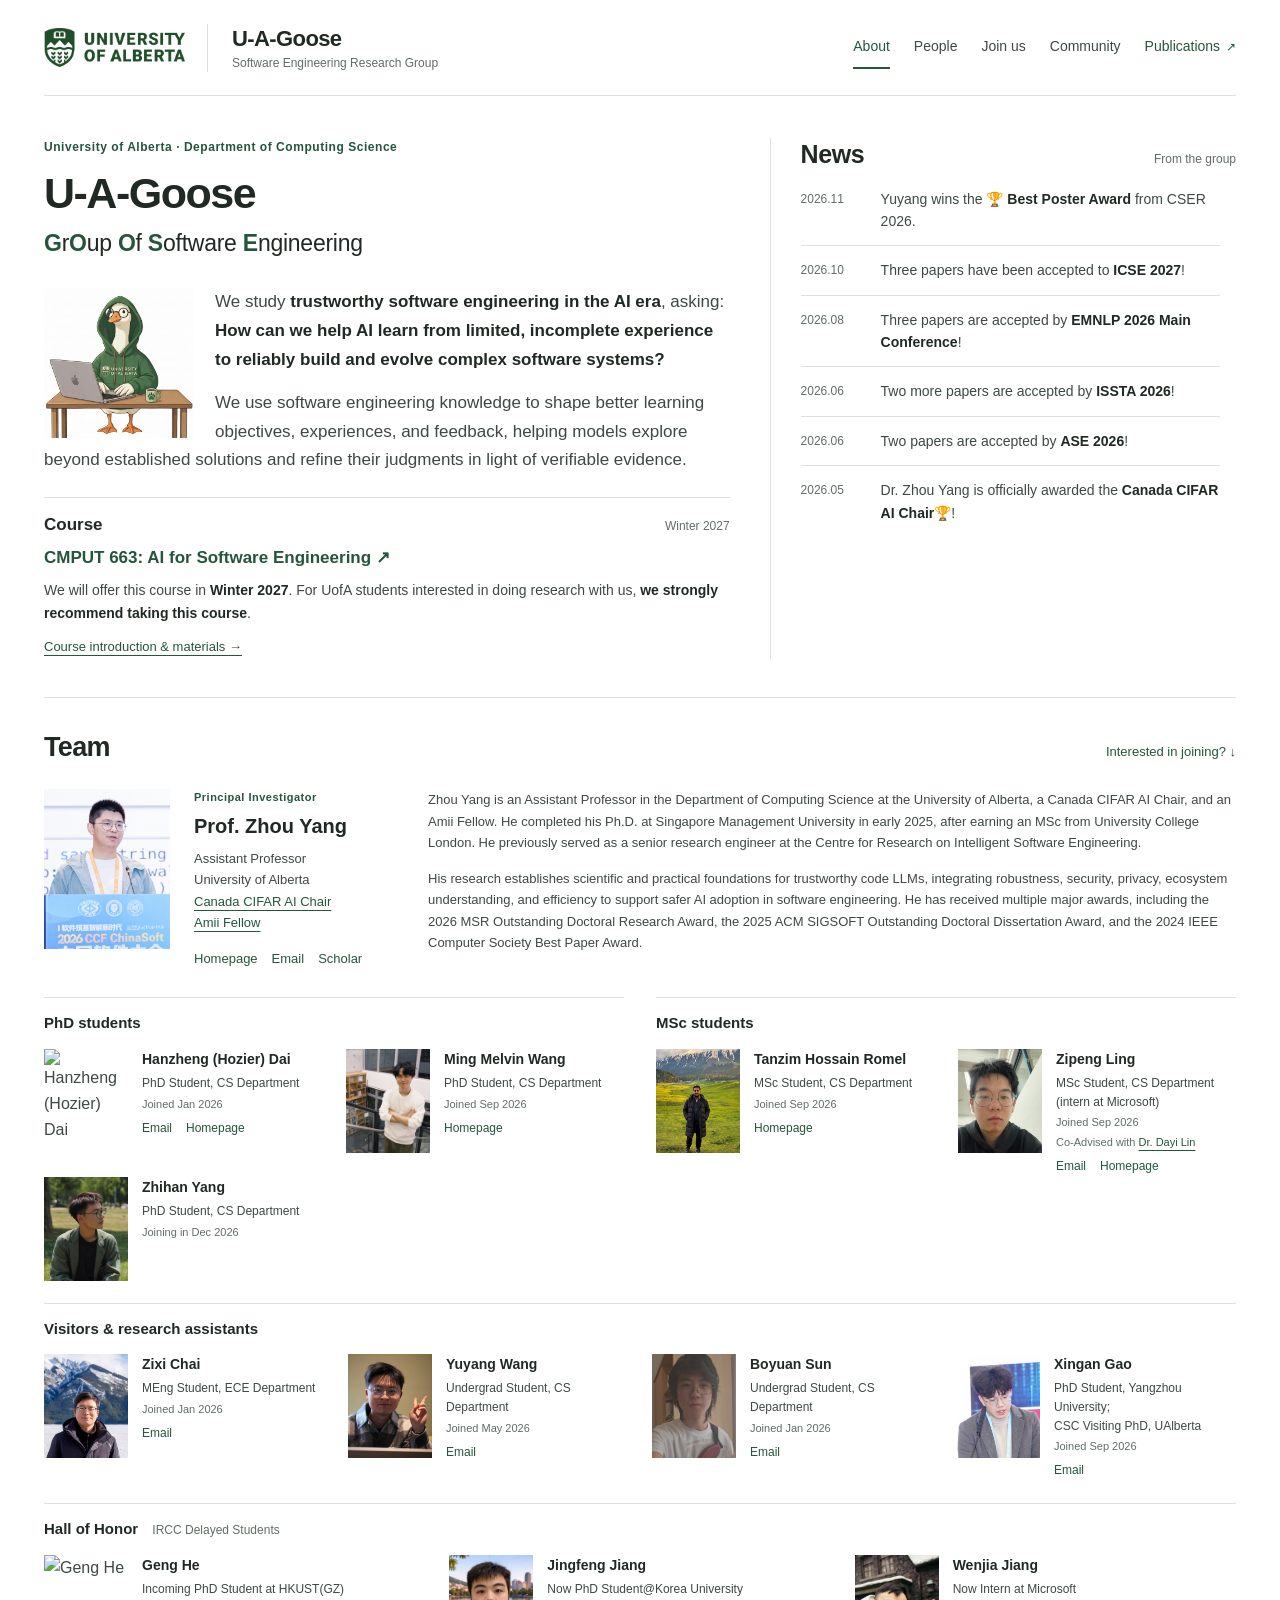
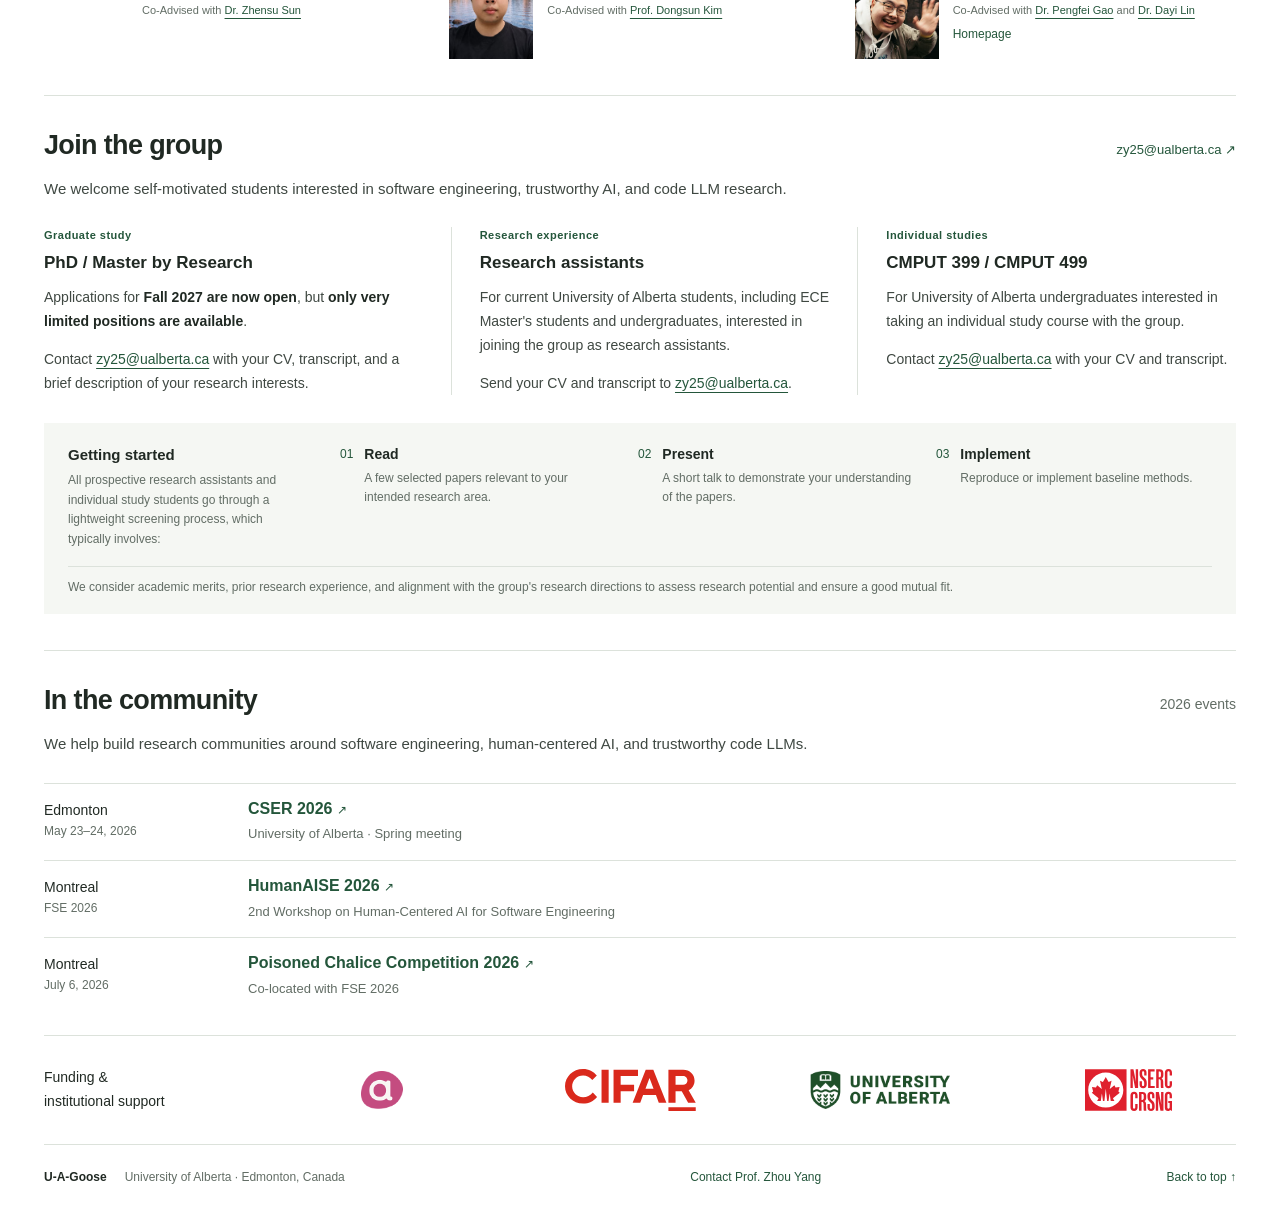
==== commit 79e84f20: "Built site for gh-pages" ====
--- a/index.html
+++ b/index.html
@@ -44,7 +44,7 @@
         <section id="course" class="course-announcement" aria-labelledby="course-heading">
           <div class="course-announcement-heading"><h2 id="course-heading">Course</h2><p>Winter 2027</p></div>
           <h3><a href="cmput-663-winter-2027.html">CMPUT 663: AI for Software Engineering <span aria-hidden="true">↗</span></a></h3>
-          <p>We will offer this course in <strong>Winter 2027</strong>. For UofA students interested in doing research with Prof. Zhou Yang, <strong>we strongly recommend taking this course</strong>.</p>
+          <p>We will offer this course in <strong>Winter 2027</strong>. For UofA students interested in doing research with us, <strong>we strongly recommend taking this course</strong>.</p>
           <a class="course-materials-link" href="cmput-663-winter-2027.html">Course introduction &amp; materials <span aria-hidden="true">→</span></a>
         </section>
       </div>
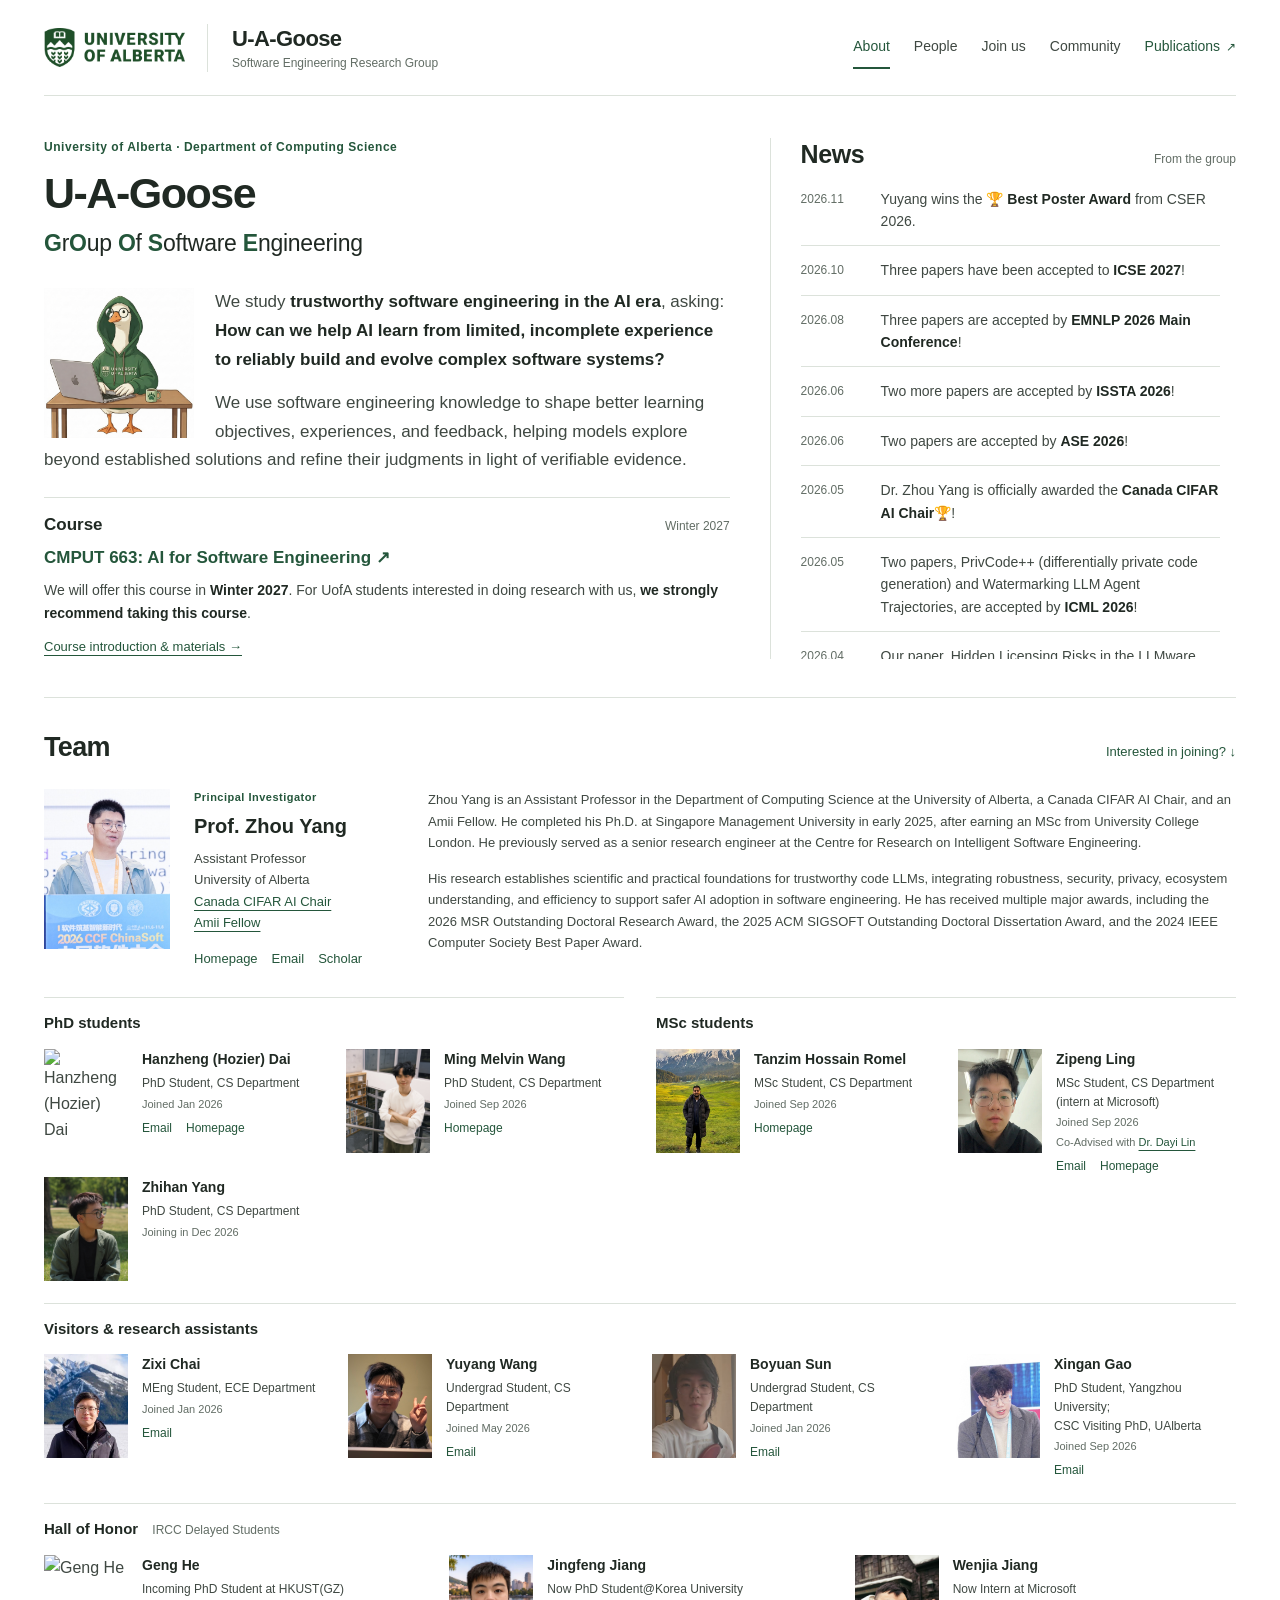
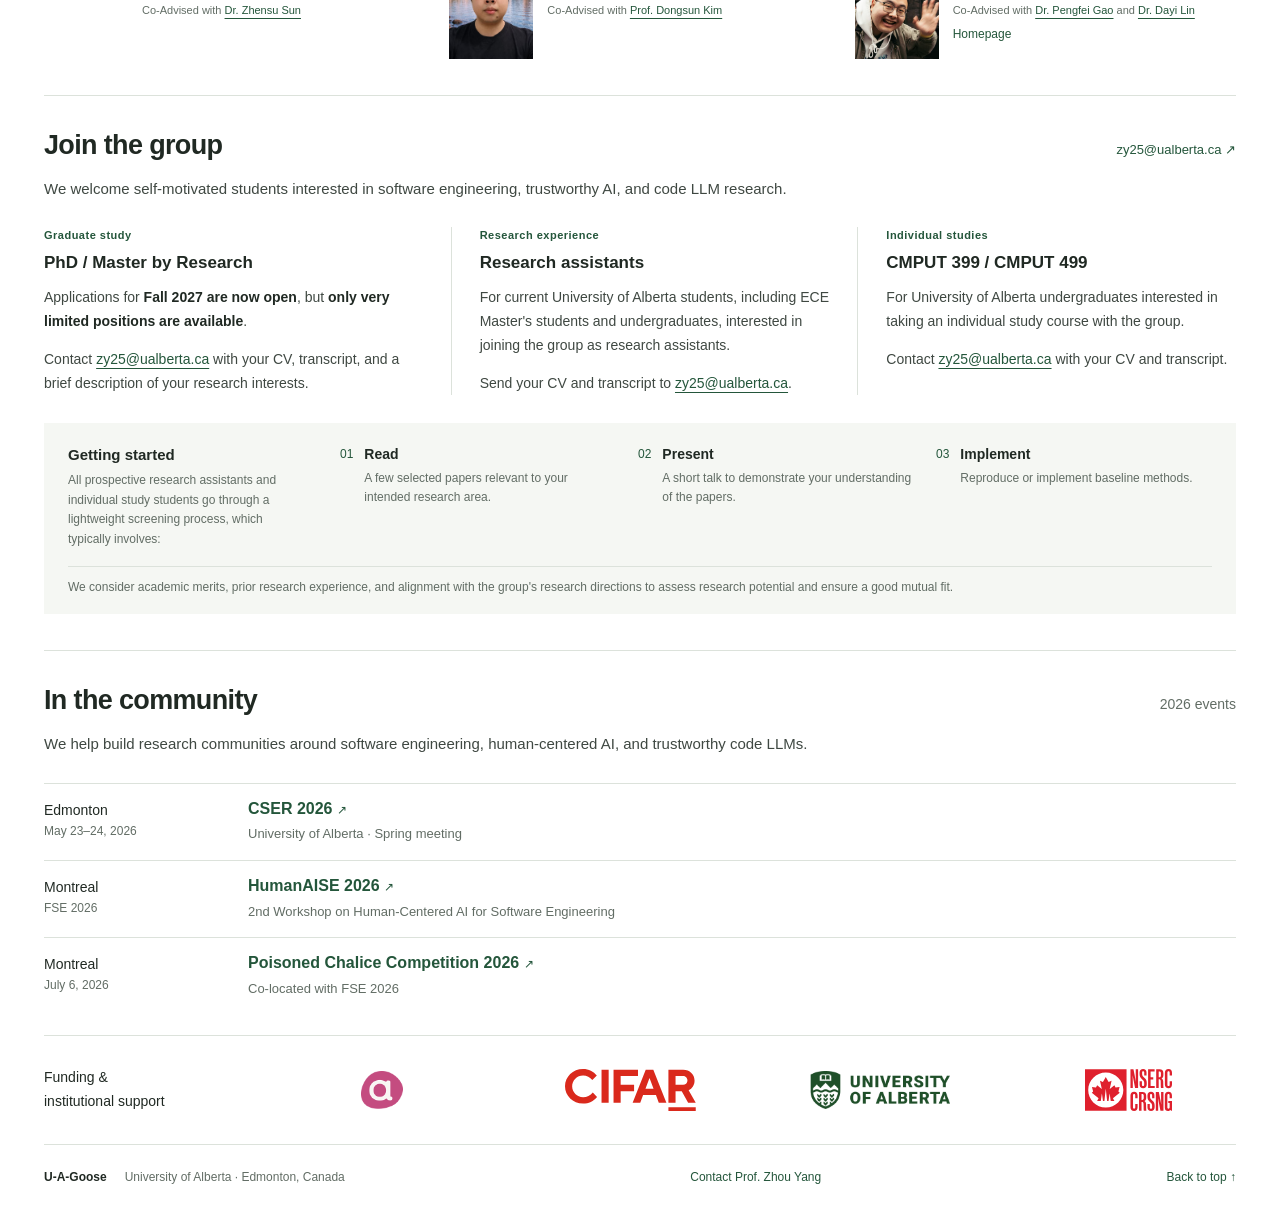
==== commit f27bf3cf: "Built site for gh-pages" ====
--- a/index.html
+++ b/index.html
@@ -12,7 +12,7 @@
   <meta name="viewport" content="width=device-width, initial-scale=1">
   <title>U-A-Goose — GrOup Of Software Engineering</title>
   <meta name="description" content="U-A-Goose at the University of Alberta studies trustworthy software engineering in the AI era. Meet our team and explore Fall 2027 opportunities.">
-  <link rel="stylesheet" href="assets/site.css?v=20261115-course">
+  <link rel="stylesheet" href="assets/site.css?v=20261116-news-height">
   <script src="assets/site.js" defer=""></script>
 </head>
 <body>
--- a/assets/site.css
+++ b/assets/site.css
@@ -77,11 +77,11 @@
   .course-resources > div { gap: 12px; }
   .course-resources dd { font-size: 13px; }
 }
-.news { border-left: 1px solid var(--line); padding-left: 30px; min-width: 0; }
-.news-heading { display: flex; align-items: baseline; justify-content: space-between; margin-bottom: 17px; }
+.news { display: flex; flex-direction: column; border-left: 1px solid var(--line); padding-left: 30px; min-width: 0; min-height: 0; }
+.news-heading { display: flex; flex-shrink: 0; align-items: baseline; justify-content: space-between; margin-bottom: 17px; }
 .news-heading h2 { font-size: 25px; letter-spacing: -.45px; }
 .news-heading span { color: var(--muted); font-size: 12px; }
-.news-scroll { height: 340px; overflow-y: scroll; overscroll-behavior: contain; scrollbar-color: #a7b4a8 #f3f5f1; scrollbar-width: thin; padding-right: 16px; }
+.news-scroll { flex: 1 1 0; height: 0; min-height: 0; overflow-y: scroll; overscroll-behavior: contain; scrollbar-color: #a7b4a8 #f3f5f1; scrollbar-width: thin; padding-right: 16px; }
 .news-scroll::-webkit-scrollbar { width: 6px; }
 .news-scroll::-webkit-scrollbar-track { background: #f3f5f1; }
 .news-scroll::-webkit-scrollbar-thumb { background: #a7b4a8; border-radius: 3px; }
@@ -187,7 +187,7 @@
   .subtitle { font-size: 19px; margin-bottom: 23px; }
   .goose { width: 112px; height: 112px; margin: 0 15px 5px 0; }
   .research-text { font-size: 15px; line-height: 1.75; }
-  .news { padding: 24px 0 0; margin-top: 24px; border-left: 0; border-top: 1px solid var(--line); }
+  .news { display: block; padding: 24px 0 0; margin-top: 24px; border-left: 0; border-top: 1px solid var(--line); }
   .news-scroll { height: 294px; }
   .news-heading { margin-bottom: 14px; }
   .news-heading h2 { font-size: 23px; }
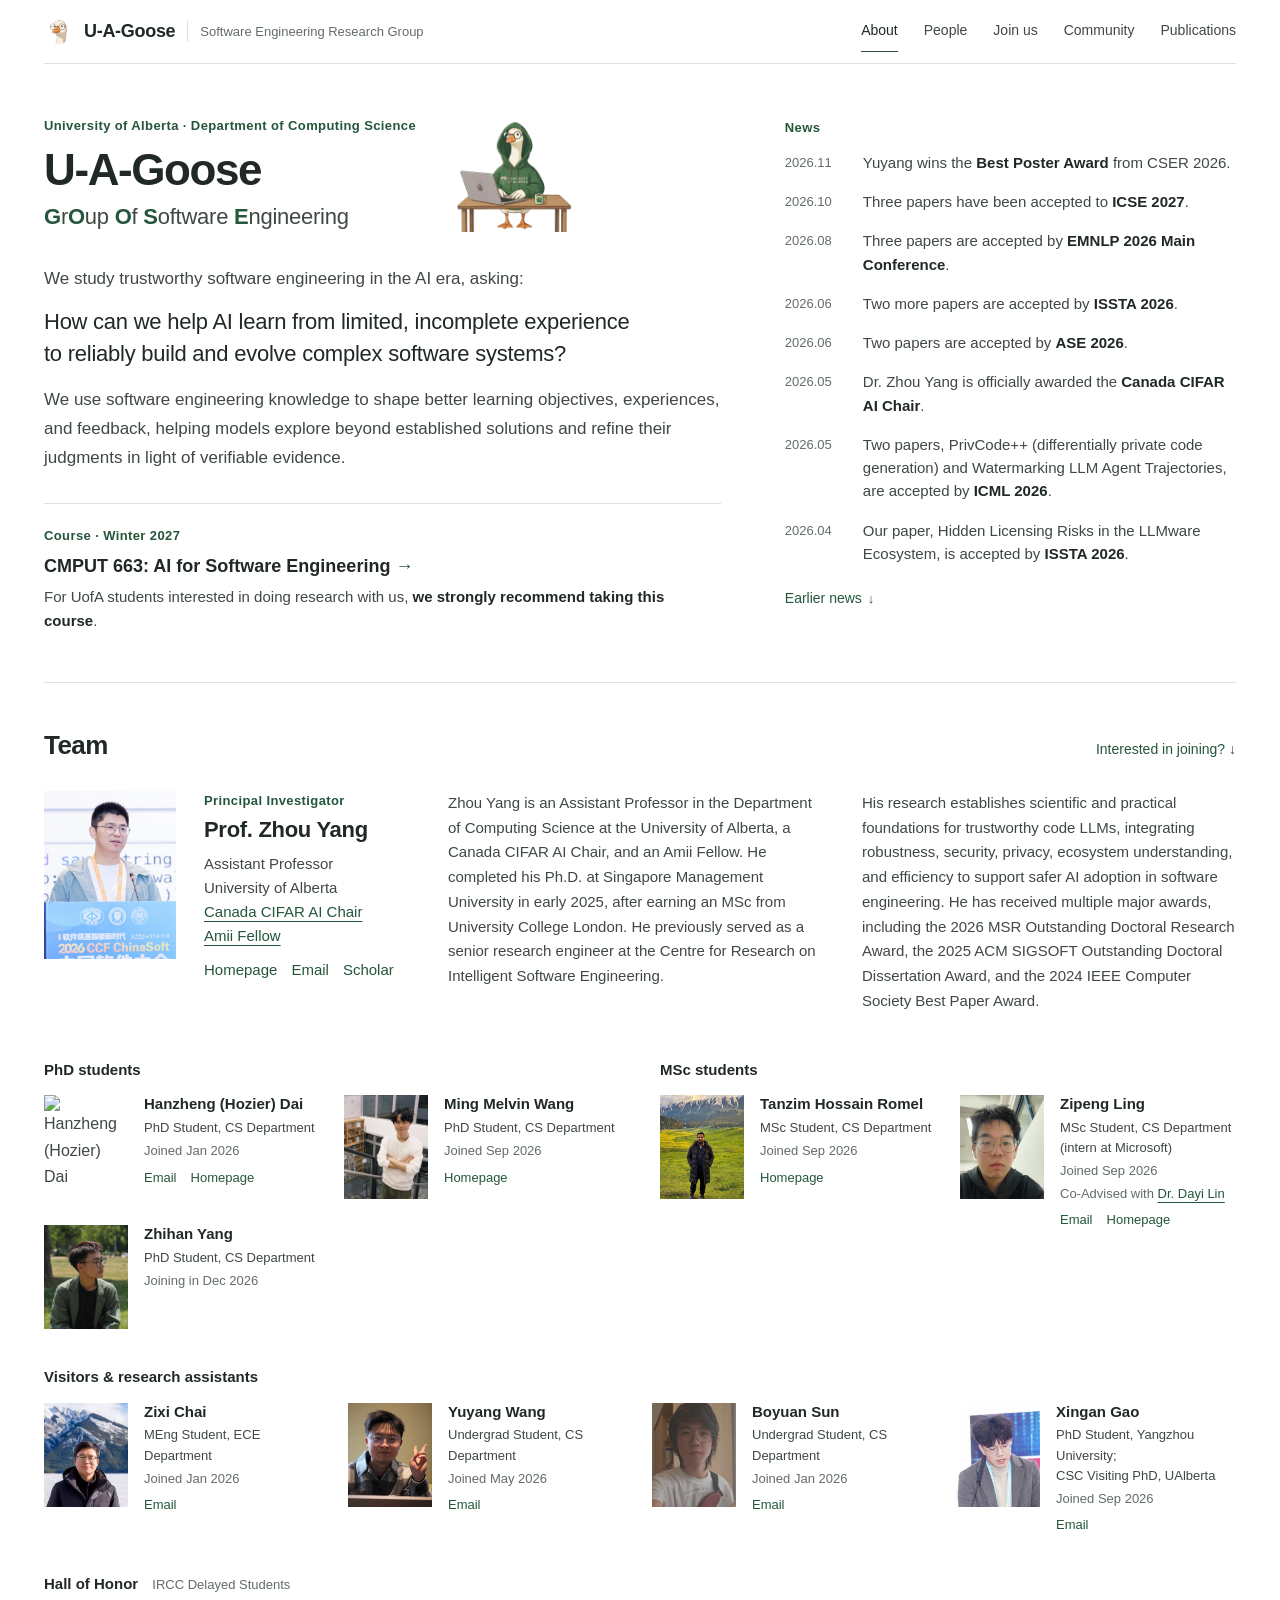
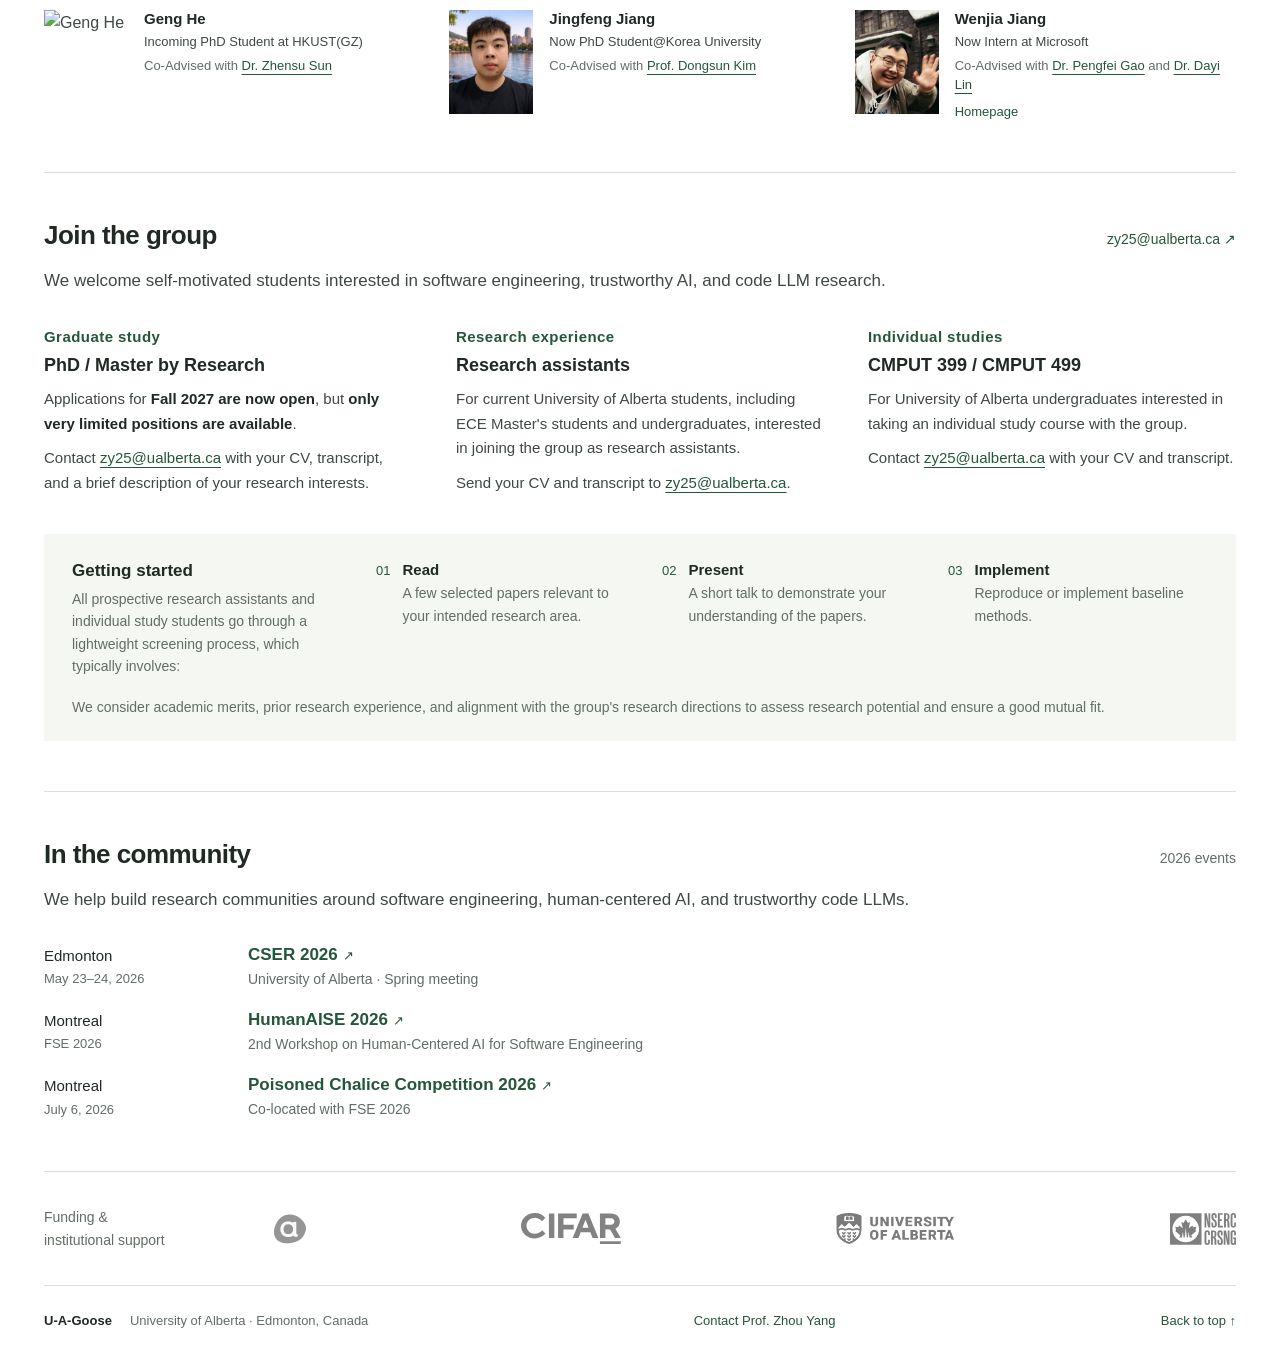
==== commit 8ffe189a: "Built site for gh-pages" ====
--- a/index.html
+++ b/index.html
@@ -12,63 +12,69 @@
   <meta name="viewport" content="width=device-width, initial-scale=1">
   <title>U-A-Goose — GrOup Of Software Engineering</title>
   <meta name="description" content="U-A-Goose at the University of Alberta studies trustworthy software engineering in the AI era. Meet our team and explore Fall 2027 opportunities.">
-  <link rel="stylesheet" href="assets/site.css?v=20261116-news-height">
+  <link rel="stylesheet" href="assets/site.css?v=20261117-design-refinement">
   <script src="assets/site.js" defer=""></script>
 </head>
 <body>
   <a class="skip-link" href="#main">Skip to content</a>
   <header class="site-header">
     <div class="header-inner wrap">
-      <a class="university-mark" href="https://www.ualberta.ca/en/index.html" aria-label="University of Alberta"><img src="assets/images/logos/ualberta.png" alt="University of Alberta" width="164" height="52"></a>
-      <a class="brand" href="index.html#about" data-section="about"><strong>U-A-Goose</strong><span>Software Engineering Research Group</span></a>
+      <a class="brand" href="index.html#about" data-section="about"><img src="assets/images/goose_mark.png" alt="" width="30" height="30"><strong>U-A-Goose</strong><span>Software Engineering Research Group</span></a>
       <nav aria-label="Main navigation">
         <a href="index.html#about" data-section="about">About</a>
         <a href="index.html#people" data-section="people">People</a>
         <a href="index.html#join" data-section="join">Join us</a>
         <a href="index.html#community" data-section="community">Community</a>
-        <a class="publications-link" href="publications.html">Publications <span aria-hidden="true">↗</span></a>
+        <a class="publications-link" href="publications.html">Publications</a>
       </nav>
     </div>
   </header>
   <main id="main" class="wrap" tabindex="-1"><header id="title-block-header" class="quarto-title-block"></header>
 <section id="about" class="intro-section" aria-labelledby="page-title">
       <div class="intro">
-        <p class="eyebrow">University of Alberta · Department of Computing Science</p>
-        <h1 id="page-title">U-A-Goose</h1>
-        <p class="subtitle goose-acronym"><strong>G</strong>r<strong>O</strong>up <strong>O</strong>f <strong>S</strong>oftware <strong>E</strong>ngineering</p>
+        <div class="identity">
+          <div>
+            <p class="eyebrow">University of Alberta · Department of Computing Science</p>
+            <h1 id="page-title">U-A-Goose</h1>
+            <p class="subtitle goose-acronym"><strong>G</strong>r<strong>O</strong>up <strong>O</strong>f <strong>S</strong>oftware <strong>E</strong>ngineering</p>
+          </div>
+          <img class="goose" src="assets/images/coding_goose_1.png" alt="Our coding goose mascot" width="160" height="160">
+        </div>
         <div class="research-text">
-          <img class="goose" src="assets/images/coding_goose_1.png" alt="Our coding goose mascot" width="160" height="160">
-          <p>We study <strong>trustworthy software engineering in the AI era</strong>, asking: <strong>How can we help AI learn from limited, incomplete experience to reliably build and evolve complex software systems?</strong></p>
+          <p>We study trustworthy software engineering in the AI era, asking:</p>
+          <p class="lead">How can we help AI learn from limited, incomplete experience to reliably build and evolve complex software systems?</p>
           <p>We use software engineering knowledge to shape better learning objectives, experiences, and feedback, helping models explore beyond established solutions and refine their judgments in light of verifiable evidence.</p>
         </div>
         <section id="course" class="course-announcement" aria-labelledby="course-heading">
-          <div class="course-announcement-heading"><h2 id="course-heading">Course</h2><p>Winter 2027</p></div>
-          <h3><a href="cmput-663-winter-2027.html">CMPUT 663: AI for Software Engineering <span aria-hidden="true">↗</span></a></h3>
-          <p>We will offer this course in <strong>Winter 2027</strong>. For UofA students interested in doing research with us, <strong>we strongly recommend taking this course</strong>.</p>
-          <a class="course-materials-link" href="cmput-663-winter-2027.html">Course introduction &amp; materials <span aria-hidden="true">→</span></a>
+          <h2 class="eyebrow" id="course-heading">Course · Winter 2027</h2>
+          <h3><a href="cmput-663-winter-2027.html">CMPUT 663: AI for Software Engineering&nbsp;<span aria-hidden="true">→</span></a></h3>
+          <p>For UofA students interested in doing research with us, <strong>we strongly recommend taking this course</strong>.</p>
         </section>
       </div>
       <aside class="news" aria-labelledby="news-heading">
-        <div class="news-heading"><h2 id="news-heading">News</h2><span>From the group</span></div>
-        <div class="news-scroll" tabindex="0" role="region" aria-label="All group news, scroll for older updates"><ol><li><time datetime="2026-11">2026.11</time><div>Yuyang wins the <span aria-hidden="true">🏆</span> <strong>Best Poster Award</strong> from CSER 2026.</div></li>
-<li><time datetime="2026-10">2026.10</time><div>Three papers have been accepted to <strong>ICSE 2027</strong>!</div></li>
-<li><time datetime="2026-08">2026.08</time><div>Three papers are accepted by <strong>EMNLP 2026 Main Conference</strong>!</div></li>
-<li><time datetime="2026-06">2026.06</time><div>Two more papers are accepted by <strong>ISSTA 2026</strong>!</div></li>
-<li><time datetime="2026-06">2026.06</time><div>Two papers are accepted by <strong>ASE 2026</strong>!</div></li>
-<li><time datetime="2026-05">2026.05</time><div>Dr. Zhou Yang is officially awarded the <strong>Canada CIFAR AI Chair</strong>🏆!</div></li>
-<li><time datetime="2026-05">2026.05</time><div>Two papers, PrivCode++ (differentially private code generation) and Watermarking LLM Agent Trajectories, are accepted by <strong>ICML 2026</strong>!</div></li>
-<li><time datetime="2026-04">2026.04</time><div>Our paper, Hidden Licensing Risks in the LLMware Ecosystem, is accepted by <strong>ISSTA 2026</strong>!</div></li>
-<li><time datetime="2026-04">2026.04</time><div>Our paper, MultiCodeAttack: Iterative Jailbreak Attacking on LLMs with Multi-Code Prompt Injection, is accepted by <strong>ACL 2026</strong>!</div></li>
-<li><time datetime="2026-04">2026.04</time><div>My NSERC Discovery Grant has been approved! Grateful for the support to advance our research.</div></li>
-<li><time datetime="2026-03">2026.03</time><div>Dr. Zhou Yang's Amii RAP funding (2026 to 2027) 💰 is approved, collaborating with <a href="https://drmatttaylor.net/">Matt Taylor</a>.</div></li>
+        <h2 id="news-heading">News</h2>
+        <!-- Add new items at the top. The newest eight show; older ones sit behind "Earlier news" (see .news in site.css). -->
+        <ol id="news-list"><li><time datetime="2026-11">2026.11</time><div>Yuyang wins the <strong>Best Poster Award</strong> from CSER 2026.</div></li>
+<li><time datetime="2026-10">2026.10</time><div>Three papers have been accepted to <strong>ICSE 2027</strong>.</div></li>
+<li><time datetime="2026-08">2026.08</time><div>Three papers are accepted by <strong>EMNLP 2026 Main Conference</strong>.</div></li>
+<li><time datetime="2026-06">2026.06</time><div>Two more papers are accepted by <strong>ISSTA 2026</strong>.</div></li>
+<li><time datetime="2026-06">2026.06</time><div>Two papers are accepted by <strong>ASE 2026</strong>.</div></li>
+<li><time datetime="2026-05">2026.05</time><div>Dr. Zhou Yang is officially awarded the <strong>Canada CIFAR AI Chair</strong>.</div></li>
+<li><time datetime="2026-05">2026.05</time><div>Two papers, PrivCode++ (differentially private code generation) and Watermarking LLM Agent Trajectories, are accepted by <strong>ICML 2026</strong>.</div></li>
+<li><time datetime="2026-04">2026.04</time><div>Our paper, Hidden Licensing Risks in the LLMware Ecosystem, is accepted by <strong>ISSTA 2026</strong>.</div></li>
+<li><time datetime="2026-04">2026.04</time><div>Our paper, MultiCodeAttack: Iterative Jailbreak Attacking on LLMs with Multi-Code Prompt Injection, is accepted by <strong>ACL 2026</strong>.</div></li>
+<li><time datetime="2026-04">2026.04</time><div>My NSERC Discovery Grant has been approved. Grateful for the support to advance our research.</div></li>
+<li><time datetime="2026-03">2026.03</time><div>Dr. Zhou Yang's Amii RAP funding (2026 to 2027) is approved, collaborating with <a href="https://drmatttaylor.net/">Matt Taylor</a>.</div></li>
 <li><time datetime="2026-03">2026.03</time><div>One paper on efficient code LLM inference with quantization and compilation-time optimization is accepted by <strong>FSE 2026</strong>.</div></li>
 <li><time datetime="2026-03">2026.03</time><div>Hanzheng Dai's doctoral symposium paper on "Automated Diagnosis and Testing of Game Compatibility Layers" is accepted by <strong>FSE 2026 Doctoral Symposium</strong>.</div></li>
-<li><time datetime="2026-03">2026.03</time><div>Dr. Zhou Yang wins the <strong>MSR Outstanding Doctoral Research Award</strong>🏆! There is only one awardee this year.</div></li>
-<li><time datetime="2026-01">2026.01</time><div>One paper (on automatically protecting critical software operations in TEE) is accepted by <strong>IEEE Transactions on Software Engineering</strong>!</div></li>
-<li><time datetime="2025-12">2025.12</time><div>Dr. Zhou Yang wins the <strong>ACM SIGSOFT Outstanding Doctoral Dissertation Award</strong>🏆! There is only one award this year.</div></li>
-<li><time datetime="2025-11">2025.11</time><div>Our paper on understanding user perceptions of AI coding assistants wins the <strong>Distinguished Paper Award</strong>🏆 at <strong>ASE 2025</strong>!</div></li>
-<li><time datetime="2025-09">2025.09</time><div>Our paper wins the prestigious <strong>2024 IEEE Computer Society Best Paper Award</strong>🏆! (1 out of 183)</div></li>
-<li><time datetime="2025-09">2025.09</time><div>Dr. Zhou Yang officially joins the University of Alberta as an Assistant Professor and becomes an <strong>Amii Fellow</strong>.</div></li></ol></div>
+<li><time datetime="2026-03">2026.03</time><div>Dr. Zhou Yang wins the <strong>MSR Outstanding Doctoral Research Award</strong>. There is only one awardee this year.</div></li>
+<li><time datetime="2026-01">2026.01</time><div>One paper (on automatically protecting critical software operations in TEE) is accepted by <strong>IEEE Transactions on Software Engineering</strong>.</div></li>
+<li><time datetime="2025-12">2025.12</time><div>Dr. Zhou Yang wins the <strong>ACM SIGSOFT Outstanding Doctoral Dissertation Award</strong>. There is only one award this year.</div></li>
+<li><time datetime="2025-11">2025.11</time><div>Our paper on understanding user perceptions of AI coding assistants wins the <strong>Distinguished Paper Award</strong> at <strong>ASE 2025</strong>.</div></li>
+<li><time datetime="2025-09">2025.09</time><div>Our paper wins the prestigious <strong>2024 IEEE Computer Society Best Paper Award</strong> (1 out of 183).</div></li>
+<li><time datetime="2025-09">2025.09</time><div>Dr. Zhou Yang officially joins the University of Alberta as an Assistant Professor and becomes an <strong>Amii Fellow</strong>.</div></li></ol>
+        <button class="news-more" type="button" aria-expanded="false" aria-controls="news-list">Earlier news</button>
+        <noscript><style>.news li { display: grid !important; } .news-more { display: none !important; }</style></noscript>
       </aside>
     </section>
 
@@ -171,7 +177,7 @@
       </div>
     </section>
 
-    <section class="support" aria-labelledby="support-heading"><h2 id="support-heading">Funding &amp;<br>institutional support</h2><div class="support-logos"><a href="https://www.amii.ca/"><img src="assets/images/logos/amii.png" alt="Amii" loading="lazy"></a><a href="https://cifar.ca/"><img src="assets/images/logos/cifar.svg" alt="CIFAR" loading="lazy"></a><a href="https://www.ualberta.ca/en/index.html"><img src="assets/images/logos/ualberta.png" alt="University of Alberta" loading="lazy"></a><a href="https://nserc-crsng.canada.ca/en"><img src="assets/images/logos/nserc.svg" alt="NSERC" loading="lazy"></a></div></section>
+    <section class="support" aria-labelledby="support-heading"><h2 id="support-heading">Funding &amp; <br>institutional support</h2><div class="support-logos"><a href="https://www.amii.ca/"><img src="assets/images/logos/amii.png" alt="Amii" loading="lazy"></a><a href="https://cifar.ca/"><img src="assets/images/logos/cifar.svg" alt="CIFAR" loading="lazy"></a><a href="https://www.ualberta.ca/en/index.html"><img src="assets/images/logos/ualberta.png" alt="University of Alberta" loading="lazy"></a><a href="https://nserc-crsng.canada.ca/en"><img src="assets/images/logos/nserc.svg" alt="NSERC" loading="lazy"></a></div></section>
 
   </main>
   <footer class="wrap"><div><strong>U-A-Goose</strong><span>University of Alberta · Edmonton, Canada</span></div><a href="mailto:zhou.yang@ualberta.ca">Contact Prof. Zhou Yang</a><a href="index.html#about" data-section="about">Back to top ↑</a></footer>
--- a/assets/site.css
+++ b/assets/site.css
@@ -5,54 +5,61 @@
   --muted: #626d65;
   --line: #dce2db;
   --soft: #f5f7f3;
+  --award: #7d5a00;
   --max: 1232px;
   color-scheme: light;
 }
 * { box-sizing: border-box; }
-html { scroll-behavior: smooth; scroll-padding-top: 112px; }
-body { margin: 0; background: #fff; color: var(--body); font-family: -apple-system, BlinkMacSystemFont, "Segoe UI", Arial, sans-serif; font-size: 16px; line-height: 1.65; -webkit-font-smoothing: antialiased; }
+html { scroll-behavior: smooth; scroll-padding-top: 88px; -webkit-text-size-adjust: 100%; }
+body { margin: 0; background: #fff; color: var(--body); font-family: -apple-system, BlinkMacSystemFont, "Segoe UI", Roboto, "Helvetica Neue", Arial, sans-serif; font-size: 16px; line-height: 1.65; -webkit-font-smoothing: antialiased; }
 a { color: var(--green); text-decoration-thickness: 1px; text-underline-offset: 4px; }
 a:hover { color: #123a25; }
-a:focus-visible, [tabindex]:focus-visible { outline: 2px solid var(--green); outline-offset: 5px; }
+a:focus-visible, button:focus-visible, [tabindex]:focus-visible { outline: 2px solid var(--green); outline-offset: 4px; }
 img { max-width: 100%; display: block; }
-h1, h2, h3, h4 { color: var(--ink); margin: 0; line-height: 1.3; }
+h1, h2, h3, h4 { color: var(--ink); margin: 0; line-height: 1.3; font-weight: 650; }
 p { margin: 0 0 14px; }
 strong { color: var(--ink); font-weight: 600; }
 .wrap { width: min(var(--max), calc(100% - 88px)); margin-inline: auto; }
-.eyebrow { font-size: 12px; line-height: 1.6; letter-spacing: .045em; color: var(--green); font-weight: 600; }
+.eyebrow { font-size: 13px; line-height: 1.6; letter-spacing: .03em; color: var(--green); font-weight: 600; margin: 0; }
 .muted { color: var(--muted); font-size: 14px; }
 .skip-link { position: fixed; left: 12px; top: -80px; z-index: 20; padding: 12px; background: #fff; }
 .skip-link:focus { top: 12px; }
+
+/* Header */
 .site-header { background: #fff; position: sticky; top: 0; z-index: 10; }
-.header-inner { min-height: 96px; display: flex; align-items: center; border-bottom: 1px solid var(--line); gap: 24px; }
-.university-mark { flex: 0 0 164px; padding-right: 22px; border-right: 1px solid var(--line); }
-.university-mark img { width: 142px; height: 48px; object-fit: contain; }
-.brand { text-decoration: none; line-height: 1.4; flex: 1; }
-.brand strong { display: block; font-size: 22px; letter-spacing: -.6px; }
-.brand span { display: block; font-size: 12px; color: var(--muted); }
-nav { display: flex; align-items: center; gap: 24px; }
-nav a { color: var(--body); text-decoration: none; font-size: 14px; white-space: nowrap; padding: 9px 0; border-bottom: 2px solid transparent; }
-nav a[aria-current] { border-color: var(--green); color: var(--green); }
-nav a:hover { border-color: var(--line); }
-nav .publications-link { color: var(--green); }
-.publications-link span { font-size: 12px; margin-left: 2px; }
-.intro-section { display: grid; grid-template-columns: 1.47fr 1fr; gap: 40px; padding: 42px 0 38px; }
-.intro .eyebrow { margin-bottom: 9px; }
-h1 { font-size: 43px; letter-spacing: -1.5px; }
-.subtitle { font-size: 23px; color: var(--ink); letter-spacing: -.25px; margin: 3px 0 25px; }
+.header-inner { min-height: 64px; display: flex; align-items: center; border-bottom: 1px solid var(--line); gap: 24px; }
+.brand { display: flex; align-items: center; gap: 10px; text-decoration: none; flex: 1; min-width: 0; }
+.brand img { width: 30px; height: 30px; flex: none; }
+.brand strong { font-size: 18px; letter-spacing: -.3px; font-weight: 650; white-space: nowrap; }
+.brand span { font-size: 13px; color: var(--muted); padding-left: 12px; margin-left: 2px; border-left: 1px solid var(--line); white-space: nowrap; }
+nav { display: flex; align-items: center; gap: 26px; }
+nav a { color: var(--body); text-decoration: none; font-size: 14px; white-space: nowrap; padding: 8px 0; border-bottom: 1.5px solid transparent; }
+nav a:hover { color: var(--ink); }
+nav a[aria-current] { color: var(--ink); border-color: var(--green); }
+
+/* Intro */
+.intro-section { display: grid; grid-template-columns: minmax(0, 1.5fr) minmax(0, 1fr); gap: 64px; padding: 52px 0 48px; }
+.identity { display: flex; align-items: flex-end; justify-content: flex-start; gap: 40px; margin-bottom: 30px; }
+.identity .eyebrow { margin-bottom: 8px; }
+h1 { font-size: 44px; letter-spacing: -1.4px; }
+.identity h1 { line-height: 1.12; }
+.subtitle { font-size: 22px; color: var(--body); letter-spacing: -.25px; margin: 5px 0 0; }
 .goose-acronym strong { color: var(--green); font-weight: 600; }
-.research-text { display: flow-root; font-size: 17px; line-height: 1.7; }
+/* The mascot PNG has an off-white (254) background; the slight lift makes it pure white. */
+.goose { width: 116px; height: 116px; object-fit: contain; flex: none; filter: brightness(1.012); margin-bottom: 3px; }
+.research-text { font-size: 17px; line-height: 1.7; max-width: 44em; }
+.research-text p { margin-bottom: 12px; }
 .research-text p:last-child { margin-bottom: 0; }
-.goose { float: left; width: 150px; height: 150px; object-fit: contain; margin: 0 21px 8px 0; }
-.course-announcement { border-top: 1px solid var(--line); margin-top: 22px; padding-top: 16px; }
-.course-announcement-heading { display: flex; align-items: baseline; justify-content: space-between; gap: 16px; margin-bottom: 8px; }
-.course-announcement-heading h2 { font-size: 17px; }
-.course-announcement-heading p { margin: 0; font-size: 12px; color: var(--muted); white-space: nowrap; }
-.course-announcement h3 { font-size: 17px; margin-bottom: 8px; line-height: 1.5; }
-.course-announcement h3 a { text-decoration: none; }
-.course-announcement h3 a:hover { text-decoration: underline; }
-.course-announcement > p { font-size: 14px; line-height: 1.65; margin-bottom: 8px; }
-.course-materials-link { font-size: 13px; }
+.research-text .lead { font-size: 22px; line-height: 1.45; letter-spacing: -.25px; color: var(--ink); font-weight: 400; margin-bottom: 16px; text-wrap: balance; }
+.course-announcement { border-top: 1px solid var(--line); margin-top: 30px; padding-top: 22px; }
+.course-announcement .eyebrow { margin-bottom: 6px; }
+.course-announcement h3 { font-size: 18px; margin-bottom: 6px; line-height: 1.45; }
+.course-announcement h3 a { color: var(--ink); text-decoration: none; }
+.course-announcement h3 a:hover { color: var(--green); text-decoration: underline; }
+.course-announcement h3 a span { color: var(--green); font-weight: 400; }
+.course-announcement > p:last-child { font-size: 15px; line-height: 1.65; margin: 0; max-width: 46em; }
+
+/* Course page */
 .course-page { max-width: 820px; margin-inline: auto; padding: 32px 0 40px; }
 .course-back { display: inline-block; font-size: 13px; margin-bottom: 26px; }
 .course-header h1 { font-size: clamp(28px, 4vw, 38px); letter-spacing: -.8px; max-width: 720px; }
@@ -64,6 +71,35 @@
 .course-section h2 { font-size: 22px; letter-spacing: -.3px; margin-bottom: 14px; }
 .course-section > p:last-child { margin-bottom: 0; }
 .course-research-note { border-left: 2px solid var(--green); padding-left: 16px; margin-top: 22px; }
+.timeline-summary { color: var(--muted); font-size: 14px; }
+.course-timeline { list-style: none; margin: 30px 0 0; padding: 0; }
+.course-timeline > li { position: relative; display: grid; grid-template-columns: 88px minmax(0, 1fr); gap: 32px; padding-bottom: 34px; }
+.course-timeline > li::before { content: ""; position: absolute; left: 88px; top: 12px; bottom: -12px; width: 1px; background: var(--line); }
+.course-timeline > li::after { content: ""; position: absolute; left: 85px; top: 9px; width: 7px; height: 7px; background: var(--green); }
+.course-timeline > li:last-child { padding-bottom: 0; }
+.course-timeline > li:last-child::before { display: none; }
+.timeline-week { padding-top: 2px; color: var(--muted); font-size: 13px; font-variant-numeric: tabular-nums; white-space: nowrap; }
+.timeline-content { position: relative; }
+.timeline-content::before { content: ""; position: absolute; left: -32px; top: 12px; width: 20px; border-top: 1px solid var(--green); }
+.timeline-content h3 { font-size: 19px; font-weight: 600; line-height: 1.4; margin-bottom: 12px; }
+.timeline-content p { font-size: 15px; line-height: 1.75; margin: 0; }
+.week-reading-list { margin-top: 16px; }
+.week-reading-list summary { display: flex; align-items: center; gap: 8px; width: fit-content; max-width: 100%; min-height: 44px; padding: 8px 12px; border: 1px solid var(--line); color: var(--green); font-size: 14px; font-weight: 600; line-height: 1.5; cursor: pointer; list-style: none; }
+.week-reading-list summary::-webkit-details-marker { display: none; }
+.week-reading-list summary::marker { content: ""; }
+.week-reading-list summary:hover { background: var(--soft); }
+.week-reading-list summary:focus-visible { outline: 2px solid var(--green); outline-offset: 4px; }
+.reading-chevron { width: 12px; height: 12px; flex: 0 0 12px; transform: rotate(-90deg); }
+.week-reading-list[open] .reading-chevron { transform: rotate(0); }
+.reading-count { color: var(--muted); font-size: 12px; font-weight: 400; white-space: nowrap; }
+.reading-papers { margin: 16px 0 0; padding-left: 24px; }
+.reading-papers > li { padding: 12px 0; border-bottom: 1px solid var(--line); font-size: 15px; line-height: 1.6; }
+.reading-papers > li:first-child { padding-top: 0; }
+.reading-papers > li:last-child { border-bottom: 0; padding-bottom: 0; }
+.reading-papers > li::marker { color: var(--muted); font-size: 12px; font-variant-numeric: tabular-nums; }
+.reading-papers a { font-weight: 500; overflow-wrap: anywhere; text-decoration: none; }
+.reading-papers a:hover { text-decoration: underline; }
+.reading-meta { display: block; margin-top: 4px; color: var(--muted); font-size: 13px; line-height: 1.6; }
 .course-resources { margin: 18px 0 0; }
 .course-resources > div { display: grid; grid-template-columns: minmax(0, 1fr) auto; gap: 16px; padding: 12px 0; border-bottom: 1px solid var(--line); }
 .course-resources dt { font-weight: 600; color: var(--ink); }
@@ -74,254 +110,201 @@
   .course-facts > div { display: grid; grid-template-columns: 80px minmax(0, 1fr); gap: 14px; align-items: baseline; }
   .course-facts dt { margin: 0; }
   .course-section h2 { font-size: 21px; }
+  .timeline-summary { font-size: 13px; }
+  .course-timeline { margin-top: 24px; }
+  .course-timeline > li { grid-template-columns: minmax(0, 1fr); gap: 6px; padding: 0 0 28px 24px; }
+  .course-timeline > li::before { left: 3px; top: 11px; bottom: -11px; }
+  .course-timeline > li::after { left: 0; top: 8px; }
+  .timeline-week { font-size: 12px; padding-top: 0; }
+  .timeline-content::before { display: none; }
+  .timeline-content h3 { font-size: 18px; margin-bottom: 9px; }
   .course-resources > div { gap: 12px; }
   .course-resources dd { font-size: 13px; }
 }
-.news { display: flex; flex-direction: column; border-left: 1px solid var(--line); padding-left: 30px; min-width: 0; min-height: 0; }
-.news-heading { display: flex; flex-shrink: 0; align-items: baseline; justify-content: space-between; margin-bottom: 17px; }
-.news-heading h2 { font-size: 25px; letter-spacing: -.45px; }
-.news-heading span { color: var(--muted); font-size: 12px; }
-.news-scroll { flex: 1 1 0; height: 0; min-height: 0; overflow-y: scroll; overscroll-behavior: contain; scrollbar-color: #a7b4a8 #f3f5f1; scrollbar-width: thin; padding-right: 16px; }
-.news-scroll::-webkit-scrollbar { width: 6px; }
-.news-scroll::-webkit-scrollbar-track { background: #f3f5f1; }
-.news-scroll::-webkit-scrollbar-thumb { background: #a7b4a8; border-radius: 3px; }
+
+/* News: one list in index.qmd. The newest eight show; site.js expands the rest. */
+.news { min-width: 0; padding-top: 2px; }
+.news h2 { font-size: 13px; letter-spacing: .03em; color: var(--green); font-weight: 600; line-height: 1.6; margin-bottom: 12px; }
 .news ol { margin: 0; padding: 0; list-style: none; }
-.news li { display: grid; grid-template-columns: 65px 1fr; gap: 15px; padding: 13px 0; border-bottom: 1px solid var(--line); font-size: 14px; line-height: 1.6; }
+.news li { display: grid; grid-template-columns: 62px minmax(0, 1fr); gap: 16px; padding: 8px 0; font-size: 15px; line-height: 1.55; }
 .news li:first-child { padding-top: 0; }
-.news time { color: var(--muted); font-size: 12px; font-variant-numeric: tabular-nums; padding-top: 2px; }
-.page-section { border-top: 1px solid var(--line); padding: 32px 0 36px; }
-.section-heading { display: flex; align-items: baseline; justify-content: space-between; gap: 24px; margin-bottom: 24px; }
-.section-heading h2 { font-size: 27px; letter-spacing: -.65px; }
-.section-heading>a { font-size: 13px; text-decoration: none; }
-.section-heading>a:hover { text-decoration: underline; }
-.pi { display: grid; grid-template-columns: 126px 210px 1fr; gap: 24px; margin-bottom: 28px; }
-.pi-photo { width: 126px; height: 160px; object-fit: cover; object-position: center 33%; }
-.pi-identity .eyebrow { margin-bottom: 6px; font-size: 11px; }
-.pi-identity h3 { font-size: 20px; margin-bottom: 9px; }
-.pi-identity>p:not(.eyebrow) { font-size: 13px; line-height: 1.65; }
-.pi-bio { font-size: 13px; line-height: 1.65; }
-.pi-bio p:last-child { margin-bottom: 0; }
-.person-links { display: flex; flex-wrap: wrap; gap: 5px 14px; font-size: 12px; margin-top: 6px; margin-bottom: 0; }
+.news time { color: var(--muted); font-size: 13px; font-variant-numeric: tabular-nums; padding-top: 2px; }
+.news ol:not(.is-expanded) li:nth-child(n+9) { display: none; }
+.news-more { display: inline-flex; align-items: center; gap: 6px; margin-top: 8px; padding: 6px 0; border: 0; background: none; font: inherit; font-size: 14px; color: var(--green); cursor: pointer; }
+.news-more::after { content: "↓"; font-size: 13px; }
+.news-more[aria-expanded="true"]::after { content: "↑"; }
+.news-more:hover { text-decoration: underline; text-underline-offset: 4px; }
+.news-more[hidden] { display: none; }
+
+/* Sections */
+.page-section { border-top: 1px solid var(--line); padding: 46px 0 50px; }
+.section-heading { display: flex; align-items: baseline; justify-content: space-between; gap: 24px; margin-bottom: 28px; }
+.section-heading h2 { font-size: 26px; letter-spacing: -.55px; }
+.section-heading > a { font-size: 14px; text-decoration: none; }
+.section-heading > a:hover { text-decoration: underline; }
+.section-intro { margin: -14px 0 30px; font-size: 17px; max-width: 56em; text-wrap: pretty; }
+
+/* Team */
+.pi { display: grid; grid-template-columns: 132px 216px minmax(0, 1fr); gap: 28px; margin-bottom: 8px; }
+.pi-photo { width: 132px; height: 168px; object-fit: cover; object-position: center 33%; }
+.pi-identity .eyebrow { margin-bottom: 4px; }
+.pi-identity h3 { font-size: 22px; letter-spacing: -.3px; margin-bottom: 8px; }
+.pi-identity > p:not(.eyebrow) { font-size: 15px; line-height: 1.6; margin-bottom: 10px; }
+.pi-bio { font-size: 15px; line-height: 1.65; columns: 2; column-gap: 40px; }
+.pi-bio p { break-inside: avoid; margin: 0; }
+.person-links { display: flex; flex-wrap: wrap; gap: 4px 14px; font-size: 14px; margin-top: 6px; margin-bottom: 0; }
 .person-links a { text-decoration: none; }
 .person-links a:hover { text-decoration: underline; }
-.graduate-groups { display: grid; grid-template-columns: 1fr 1fr; gap: 32px; }
-.people-group { border-top: 1px solid var(--line); padding-top: 15px; margin-top: 22px; }
-.graduate-groups .people-group { margin-top: 0; }
+.graduate-groups { display: grid; grid-template-columns: 1fr 1fr; gap: 40px; }
+.people-group { margin-top: 38px; }
 .people-group h3 { font-size: 15px; font-weight: 600; margin-bottom: 16px; }
-.people-grid { display: grid; gap: 24px; }
+.people-grid { display: grid; gap: 26px 24px; }
 .people-grid.two { grid-template-columns: repeat(2, minmax(0, 1fr)); }
 .people-grid.four { grid-template-columns: repeat(4, minmax(0, 1fr)); }
 .people-grid.three { grid-template-columns: repeat(3, minmax(0, 1fr)); }
-.person { display: grid; grid-template-columns: 84px minmax(0, 1fr); gap: 14px; align-items: start; min-width: 0; }
+.person { display: grid; grid-template-columns: 84px minmax(0, 1fr); gap: 16px; align-items: start; min-width: 0; }
 .person img { width: 84px; height: 104px; object-fit: cover; object-position: center 28%; }
-.person h4 { font-size: 14px; margin: 0 0 5px; line-height: 1.45; }
-.person-role { font-size: 12px; color: var(--body); margin: 0; line-height: 1.55; }
-.person-detail { font-size: 11px; color: var(--muted); margin: 3px 0 0; line-height: 1.55; }
-.honor-group h3 span { font-size: 12px; font-weight: 400; color: var(--muted); margin-left: 10px; }
-.section-intro { margin: -10px 0 26px; font-size: 15px; }
-.openings-grid { display: grid; grid-template-columns: repeat(3, 1fr); gap: 28px; }
-.openings-grid article+article { border-left: 1px solid var(--line); padding-left: 28px; }
-.openings-grid .eyebrow { margin-bottom: 7px; font-size: 11px; }
-.openings-grid h3 { font-size: 17px; margin-bottom: 12px; }
-.openings-grid article>p:not(.eyebrow) { font-size: 14px; line-height: 1.7; }
-.openings-grid article>p:last-child { margin-bottom: 0; }
-.screening { display: grid; grid-template-columns: 240px 1fr; gap: 0 32px; padding: 22px 24px 16px; margin-top: 28px; background: var(--soft); }
-.screening h3 { font-size: 15px; margin-bottom: 6px; }
-.screening>div p { font-size: 12px; color: var(--muted); margin: 0; }
-.screening ol { display: grid; grid-template-columns: repeat(3, 1fr); gap: 22px; margin: 0; padding: 0; list-style: none; }
-.screening li { display: flex; gap: 11px; }
-.screening li>span { font-size: 12px; color: var(--green); font-variant-numeric: tabular-nums; line-height: 1.6; }
-.screening h4 { font-size: 14px; margin-bottom: 5px; }
-.screening li p { font-size: 12px; color: var(--muted); margin: 0; }
-.screening-note { grid-column: 1/-1; border-top: 1px solid var(--line); margin: 16px 0 0; padding-top: 11px; font-size: 12px; color: var(--muted); }
-.events article { display: grid; grid-template-columns: 180px 1fr; gap: 24px; border-top: 1px solid var(--line); padding: 15px 0; }
-.events article:last-child { padding-bottom: 0; }
-.event-place { font-size: 14px; color: var(--ink); }
-.event-place span { display: block; font-size: 12px; color: var(--muted); }
-.events h3 { font-size: 16px; margin-bottom: 4px; }
+.person h4 { font-size: 15px; font-weight: 600; margin: -2px 0 3px; line-height: 1.45; }
+.person-role { font-size: 13px; color: var(--body); margin: 0; line-height: 1.55; }
+.person-detail { font-size: 13px; color: var(--muted); margin: 3px 0 0; line-height: 1.5; }
+.person .person-links { font-size: 13px; }
+.honor-group h3 span { font-size: 13px; font-weight: 400; color: var(--muted); margin-left: 10px; }
+
+/* Join */
+.openings-grid { display: grid; grid-template-columns: repeat(3, minmax(0, 1fr)); gap: 44px; }
+.openings-grid .eyebrow { margin-bottom: 4px; }
+.openings-grid h3 { font-size: 18px; margin-bottom: 10px; }
+.openings-grid article > p { font-size: 15px; line-height: 1.65; margin-bottom: 10px; }
+.openings-grid article > p:last-child { margin-bottom: 0; }
+.screening { display: grid; grid-template-columns: 260px minmax(0, 1fr); gap: 0 44px; padding: 26px 28px 22px; margin-top: 38px; background: var(--soft); }
+.screening h3 { font-size: 17px; margin-bottom: 6px; }
+.screening > div p { font-size: 14px; line-height: 1.6; color: var(--muted); margin: 0; }
+.screening ol { display: grid; grid-template-columns: repeat(3, minmax(0, 1fr)); gap: 26px; margin: 0; padding: 0; list-style: none; }
+.screening li { display: flex; gap: 12px; }
+.screening li > span { font-size: 13px; color: var(--green); font-variant-numeric: tabular-nums; line-height: 1.75; }
+.screening h4 { font-size: 15px; font-weight: 600; margin-bottom: 3px; }
+.screening li p { font-size: 14px; line-height: 1.6; color: var(--muted); margin: 0; }
+.screening-note { grid-column: 1/-1; margin: 18px 0 0; font-size: 14px; color: var(--muted); }
+
+/* Community */
+.events { display: grid; gap: 18px; }
+.events article { display: grid; grid-template-columns: 180px minmax(0, 1fr); gap: 24px; }
+.event-place { font-size: 15px; color: var(--ink); }
+.event-place span { display: block; font-size: 13px; color: var(--muted); }
+.events h3 { font-size: 17px; font-weight: 600; margin-bottom: 2px; }
 .events h3 a { text-decoration: none; }
 .events h3 a:hover { text-decoration: underline; }
-.events h3 a span { font-size: 12px; font-weight: 400; }
-.events p { font-size: 13px; color: var(--muted); margin: 0; }
-.support { display: grid; grid-template-columns: 200px 1fr; gap: 30px; align-items: center; border-top: 1px solid var(--line); padding: 30px 0; }
-.support h2 { font-size: 14px; line-height: 1.7; font-weight: 500; }
-.support-logos { display: flex; align-items: center; justify-content: space-around; gap: 34px; }
-.support-logos a { display: block; width: 140px; }
-.support-logos img { height: 42px; width: 100%; object-fit: contain; }
-footer { border-top: 1px solid var(--line); display: flex; gap: 30px; justify-content: space-between; align-items: center; padding-top: 23px; padding-bottom: 28px; font-size: 12px; }
-footer>div { display: flex; gap: 18px; }
+.events h3 a span { font-size: 13px; font-weight: 400; }
+.events p { font-size: 14px; color: var(--muted); margin: 0; }
+
+/* Support: logos sit back in grey until hovered. */
+.support { display: grid; grid-template-columns: 200px minmax(0, 1fr); gap: 30px; align-items: center; border-top: 1px solid var(--line); padding: 34px 0; }
+.support h2 { font-size: 14px; line-height: 1.6; font-weight: 500; color: var(--muted); }
+.support-logos { display: flex; align-items: center; justify-content: space-between; gap: 28px; min-width: 0; }
+.support-logos a { display: block; flex: 0 1 auto; min-width: 0; filter: grayscale(1); opacity: .7; transition: filter .2s ease, opacity .2s ease; }
+.support-logos a:hover, .support-logos a:focus-visible { filter: none; opacity: 1; }
+.support-logos img { height: 32px; width: auto; max-width: 100%; object-fit: contain; }
+
+footer { border-top: 1px solid var(--line); display: flex; gap: 30px; justify-content: space-between; align-items: center; padding-top: 24px; padding-bottom: 30px; font-size: 13px; }
+footer > div { display: flex; gap: 18px; }
 footer span { color: var(--muted); }
 footer a { text-decoration: none; }
-@media(min-width: 1500px) { :root { --max: 1300px; } }
-@media(max-width: 1100px) {
+footer a:hover { text-decoration: underline; }
+
+@media (min-width: 1500px) { :root { --max: 1300px; } }
+@media (max-width: 1100px) {
   .wrap { width: calc(100% - 56px); }
-  .header-inner { gap: 18px; }
-  .university-mark { display: none; }
-  .intro-section { gap: 28px; grid-template-columns: 1.2fr 1fr; }
-  .news { padding-left: 24px; }
-  .news li { grid-template-columns: 57px 1fr; gap: 10px; }
-  .goose { width: 126px; height: 126px; margin-right: 16px; }
-  h1 { font-size: 38px; }
-  .subtitle { font-size: 21px; }
-  .research-text { font-size: 16px; }
-  .pi { grid-template-columns: 108px 175px 1fr; gap: 20px; }
-  .pi-photo { width: 108px; height: 144px; }
-  .graduate-groups { grid-template-columns: 1fr; gap: 22px; }
-  .people-grid.four { grid-template-columns: repeat(2, 1fr); }
-  .people-grid.two { gap: 24px; }
-  .screening { grid-template-columns: 190px 1fr; gap: 0 20px; }
-  .screening ol { gap: 16px; }
-}
-@media(max-width: 760px) {
-  html { scroll-padding-top: 118px; }
-  .wrap { width: calc(100% - 36px); }
-  .header-inner { flex-direction: column; align-items: flex-start; gap: 5px; padding-top: 14px; min-height: 100px; }
-  .brand { flex: auto; }
-  .brand strong { font-size: 21px; }
   .brand span { display: none; }
-  nav { width: 100%; gap: 22px; overflow-x: auto; }
-  nav a { font-size: 13px; padding: 7px 0 11px; }
-  .intro-section { display: block; padding: 28px 0; }
-  .intro .eyebrow { font-size: 10px; letter-spacing: .01em; }
-  h1 { font-size: 36px; }
-  .subtitle { font-size: 19px; margin-bottom: 23px; }
-  .goose { width: 112px; height: 112px; margin: 0 15px 5px 0; }
-  .research-text { font-size: 15px; line-height: 1.75; }
-  .news { display: block; padding: 24px 0 0; margin-top: 24px; border-left: 0; border-top: 1px solid var(--line); }
-  .news-scroll { height: 294px; }
-  .news-heading { margin-bottom: 14px; }
-  .news-heading h2 { font-size: 23px; }
-  .news li { font-size: 14px; grid-template-columns: 61px 1fr; gap: 13px; }
-  .page-section { padding: 25px 0 28px; }
-  .section-heading { gap: 14px; margin-bottom: 22px; }
-  .section-heading h2 { font-size: 24px; }
-  .section-heading>a { font-size: 11px; }
-  .pi { grid-template-columns: 102px 1fr; gap: 18px; }
-  .pi-photo { width: 102px; height: 138px; }
-  .pi-identity h3 { font-size: 19px; }
-  .pi-bio { grid-column: 1/-1; font-size: 13px; }
+  .intro-section { gap: 40px; grid-template-columns: minmax(0, 1.25fr) minmax(0, 1fr); }
+  .identity { gap: 20px; justify-content: space-between; }
+  .goose { width: 92px; height: 92px; }
+  h1 { font-size: 40px; }
+  .subtitle { font-size: 18px; }
+  .pi { grid-template-columns: 116px 190px minmax(0, 1fr); gap: 22px; }
+  .pi-photo { width: 116px; height: 148px; }
+  .pi-bio { columns: 1; }
+  .pi-bio p + p { margin-top: 12px; }
+  .graduate-groups { grid-template-columns: 1fr; gap: 0; }
+  .people-grid.four { grid-template-columns: repeat(2, minmax(0, 1fr)); }
+  .openings-grid { gap: 32px; }
+  .screening { grid-template-columns: 200px minmax(0, 1fr); gap: 0 28px; }
+  .screening ol { gap: 18px; }
+  .support-logos img { height: 28px; }
+}
+@media (max-width: 760px) {
+  html { scroll-padding-top: 104px; }
+  .wrap { width: calc(100% - 40px); }
+  .header-inner { flex-direction: column; align-items: flex-start; gap: 0; padding-top: 10px; min-height: 0; }
+  .brand { flex: none; }
+  .brand img { width: 26px; height: 26px; }
+  .brand strong { font-size: 17px; }
+  nav { width: 100%; gap: 22px; overflow-x: auto; scrollbar-width: none; }
+  nav a[data-section="about"] { display: none; }
+  nav::-webkit-scrollbar { display: none; }
+  nav a { font-size: 14px; padding: 8px 0 9px; }
+  .intro-section { display: block; padding: 32px 0 36px; }
+  .identity { align-items: flex-end; justify-content: space-between; gap: 12px; margin-bottom: 24px; }
+  .eyebrow { letter-spacing: .02em; }
+  h1 { font-size: 36px; letter-spacing: -1.1px; }
+  .subtitle { font-size: 17px; margin-top: 4px; letter-spacing: -.1px; }
+  .goose { width: 76px; height: 76px; margin-bottom: 4px; }
+  .research-text { font-size: 17px; line-height: 1.65; }
+  .research-text .lead { font-size: 22px; line-height: 1.4; }
+  .course-announcement { margin-top: 26px; padding-top: 20px; }
+  .news { margin-top: 30px; padding-top: 26px; border-top: 1px solid var(--line); }
+  .news li { grid-template-columns: 58px minmax(0, 1fr); gap: 12px; }
+  .page-section { padding: 34px 0 38px; }
+  .section-heading { gap: 14px; margin-bottom: 24px; }
+  .section-heading > a { font-size: 13px; }
+  .section-intro { margin: -10px 0 26px; }
+  .pi { grid-template-columns: 104px minmax(0, 1fr); gap: 18px; }
+  .pi-photo { width: 104px; height: 134px; }
+  .pi-bio { grid-column: 1/-1; }
+  .people-group { margin-top: 32px; }
+  .people-grid.two, .people-grid.four { grid-template-columns: repeat(2, minmax(0, 1fr)); }
   .people-grid.three { grid-template-columns: 1fr; }
-  .person { grid-template-columns: 64px minmax(0, 1fr); gap: 10px; }
-  .person img { width: 64px; height: 80px; }
-  .person h4 { font-size: 13px; }
-  .person-role { font-size: 11px; }
-  .person-detail { font-size: 11px; }
-  .person-links { font-size: 11px; gap: 10px; }
-  .people-grid { gap: 22px 16px; }
-  .honor-group .person-role { font-size: 12px; }
-  .honor-group .person-detail { font-size: 11px; }
-  .honor-group h3 span { display: block; margin: 5px 0 0; }
-  .section-intro { font-size: 14px; margin-top: -8px; }
-  .openings-grid { grid-template-columns: 1fr; gap: 22px; }
-  .openings-grid article+article { border-left: 0; border-top: 1px solid var(--line); padding: 20px 0 0; }
-  .screening { display: block; padding: 18px; }
-  .screening ol { grid-template-columns: 1fr; gap: 15px; margin-top: 20px; }
-  .screening li { gap: 15px; }
-  .screening-note { margin-top: 18px; }
-  .events article { grid-template-columns: 93px 1fr; gap: 17px; }
-  .events h3 { font-size: 14px; }
-  .events p { font-size: 12px; }
-  .event-place { font-size: 12px; }
-  .event-place span { font-size: 11px; }
-  .support { grid-template-columns: 1fr; gap: 20px; padding: 24px 0; }
-  .support h2 { font-size: 13px; }
+  .people-grid { gap: 22px 20px; }
+  .person { grid-template-columns: 72px minmax(0, 1fr); gap: 14px; }
+  .person img { width: 72px; height: 90px; }
+  .honor-group h3 span { display: block; margin: 4px 0 0; }
+  .openings-grid { grid-template-columns: 1fr; gap: 28px; }
+  .screening { display: block; padding: 22px 20px; margin-top: 32px; }
+  .screening ol { grid-template-columns: 1fr; gap: 16px; margin-top: 20px; }
+  .events article { grid-template-columns: 96px minmax(0, 1fr); gap: 16px; }
+  .support { grid-template-columns: minmax(0, 1fr); gap: 18px; padding: 28px 0; }
   .support h2 br { display: none; }
-  .support-logos { justify-content: space-between; gap: 19px; }
-  .support-logos img { height: 32px; }
-  footer { align-items: flex-start; flex-wrap: wrap; gap: 15px; font-size: 11px; }
-  footer>div { width: 100%; flex-wrap: wrap; gap: 6px 14px; }
-}
-@media(max-width: 390px) {
-  nav { gap: 16px; }
-  nav a { font-size: 12px; }
+  .support-logos { gap: 18px; }
+  .support-logos img { height: 26px; }
+  footer { align-items: flex-start; flex-wrap: wrap; gap: 12px; }
+  footer > div { width: 100%; flex-wrap: wrap; gap: 4px 14px; }
+}
+@media (max-width: 560px) {
   .people-grid.two, .people-grid.four { grid-template-columns: 1fr; }
-  .person { grid-template-columns: 72px minmax(0, 1fr); }
-  .person img { width: 72px; height: 90px; }
-  .person h4 { font-size: 14px; }
-  .person-role { font-size: 12px; }
-  .person-detail { font-size: 11px; }
-}
-@media(prefers-reduced-motion: reduce) { html { scroll-behavior: auto; } }
+}
+@media (prefers-reduced-motion: reduce) { html { scroll-behavior: auto; } .support-logos a { transition: none; } }
 
 #title-block-header:empty { display: none; }
 #title-block-header:not(:empty) { padding: 34px 0 24px; }
 #title-block-header h1 { font-size: 32px; }
 main:focus { outline: none; }
-/* Publications: preserve the existing venue/title/author layout. */
-.pub-shell {
-  max-width: 1180px;
-  margin: 0 auto;
-}
-
-.pub-list {
-  margin-top: 0;
-}
-
-.pub-entry {
-  display: grid;
-  grid-template-columns: 8.75rem minmax(0, 1fr);
-  column-gap: 2rem;
-  padding: 1.2rem 0;
-  border-bottom: 1px solid #e1e5ea;
-  line-height: 1.5;
-}
-
-.pub-entry:first-child {
-  padding-top: 0.5rem;
-}
-
-.pub-venue {
-  margin: 0;
-  padding-top: 0.1rem;
-  color: #626a76;
-  font-size: 0.95rem;
-  font-weight: 600;
-}
-
-.pub-label {
-  display: block;
-  white-space: nowrap;
-}
-
-.pub-track {
-  display: block;
-  margin-top: 0.25rem;
-  font-size: 0.8rem;
-  font-weight: 400;
-}
-
-.pub-content {
-  min-width: 0;
-}
-
-.pub-title {
-  margin: 0 0 0.25rem;
-  color: #26578a;
-  font-size: 1.1rem;
-  line-height: 1.4;
-}
-
-.pub-title b {
-  font-weight: 600;
-}
-
-.pub-authors,
-.pub-note {
-  margin: 0;
-  color: #626a76;
-  font-size: 0.97rem;
-}
-
-.pub-note,
-.pub-award {
-  margin: 0.35rem 0 0;
-  font-size: 0.95rem;
-}
-
-
+
+/* Publications: same grid edge and ink as the rest of the site. */
+main > h1 { font-size: clamp(28px, 4vw, 38px); letter-spacing: -.8px; margin: 46px 0 20px; }
+.pub-shell { margin: 0 0 50px; }
+.pub-list { margin-top: 0; }
+.pub-entry { display: grid; grid-template-columns: 8.75rem minmax(0, 1fr); column-gap: 2rem; padding: .85rem 0; line-height: 1.5; }
+.pub-venue { margin: 0; padding-top: .15rem; color: var(--muted); font-size: 14px; font-weight: 600; }
+.pub-label { display: block; white-space: nowrap; }
+.pub-track { display: block; margin-top: .2rem; font-size: 13px; font-weight: 400; }
+.pub-content { min-width: 0; }
+.pub-title { margin: 0 0 .2rem; color: var(--ink); font-size: 17px; line-height: 1.45; }
+.pub-title b { font-weight: 600; }
+.pub-authors, .pub-note { margin: 0; color: var(--muted); font-size: 15px; }
+.pub-note, .pub-award { margin: .3rem 0 0; font-size: 14px; }
+.pub-award { color: var(--award); font-weight: 600; }
 @media (max-width: 600px) {
-  .pub-entry { grid-template-columns: minmax(0, 1fr); row-gap: .4rem; padding: 1.1rem 0; }
-  .pub-venue { display: flex; flex-wrap: wrap; align-items: baseline; gap: .25rem .65rem; padding-top: 0; font-size: .9rem; }
+  main > h1 { margin: 30px 0 12px; }
+  .pub-entry { grid-template-columns: minmax(0, 1fr); row-gap: .3rem; padding: .9rem 0; }
+  .pub-venue { display: flex; flex-wrap: wrap; align-items: baseline; gap: .25rem .65rem; padding-top: 0; font-size: 13px; }
   .pub-track { margin-top: 0; }
-  .pub-title { font-size: 1.05rem; }
-}
+}
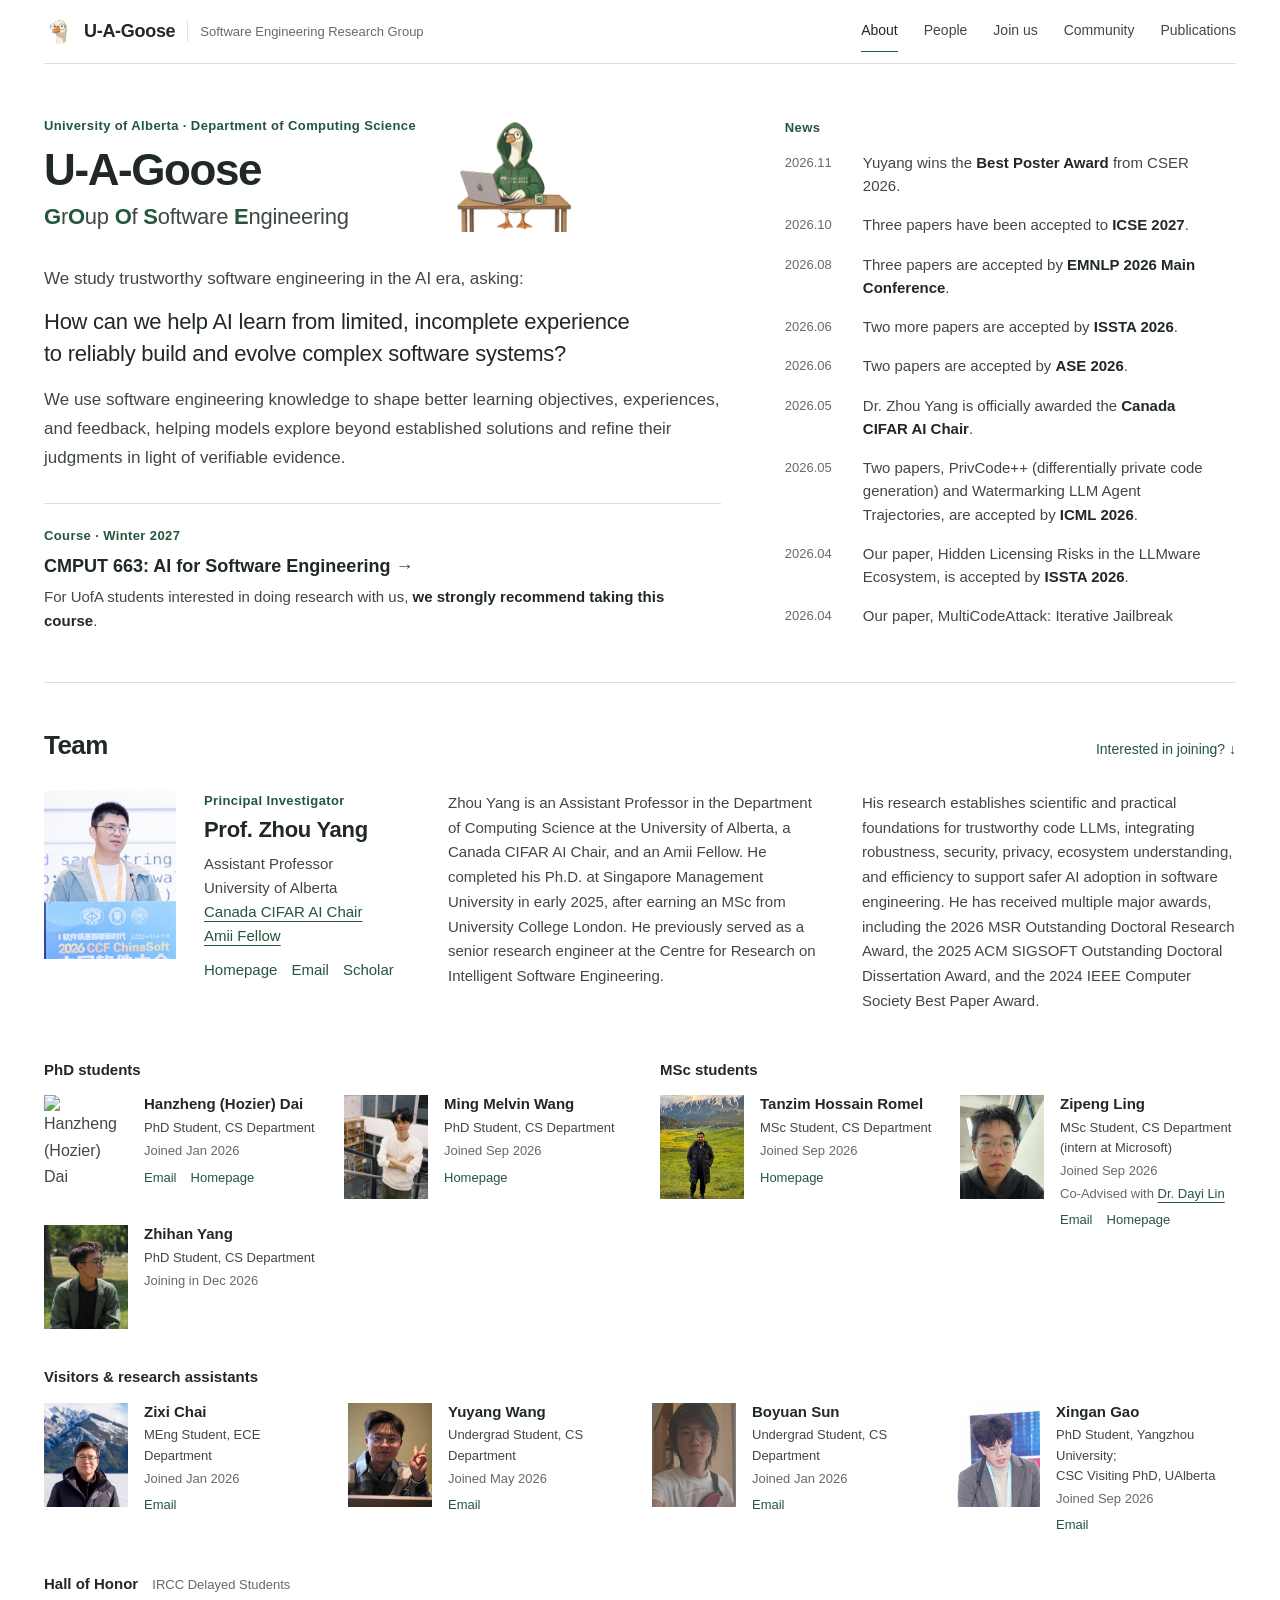
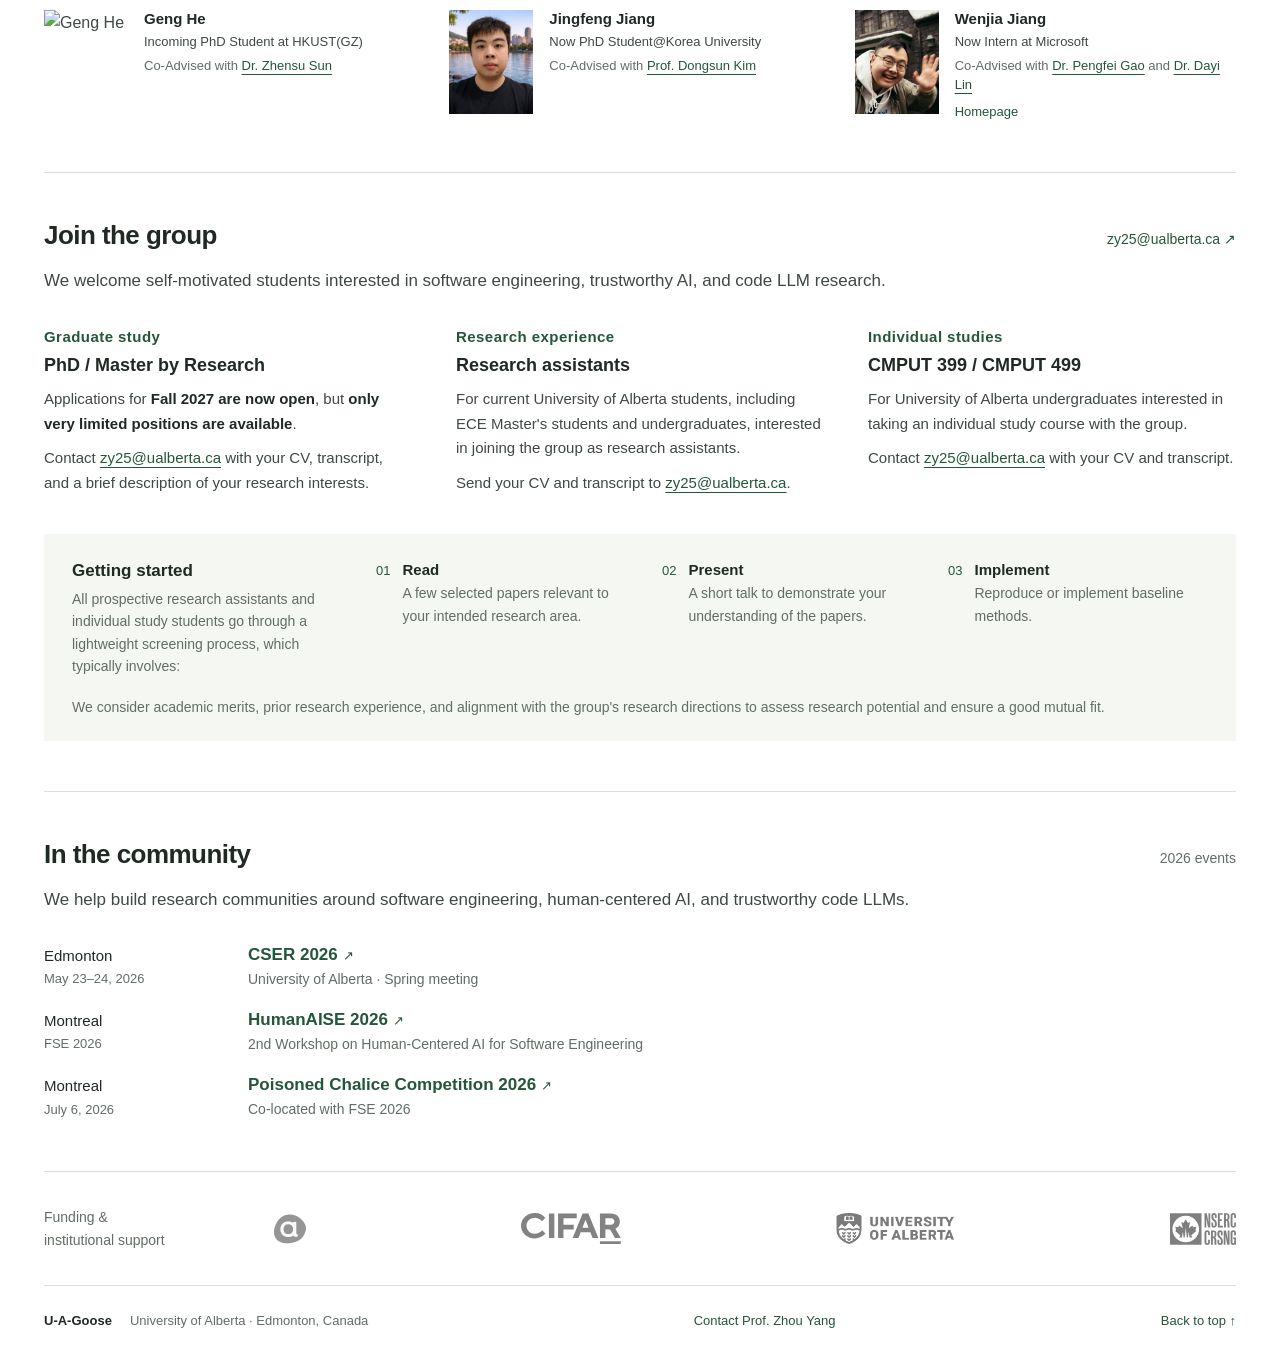
==== commit 8b32b355: "Built site for gh-pages" ====
--- a/index.html
+++ b/index.html
@@ -12,7 +12,7 @@
   <meta name="viewport" content="width=device-width, initial-scale=1">
   <title>U-A-Goose — GrOup Of Software Engineering</title>
   <meta name="description" content="U-A-Goose at the University of Alberta studies trustworthy software engineering in the AI era. Meet our team and explore Fall 2027 opportunities.">
-  <link rel="stylesheet" href="assets/site.css?v=20261117-design-refinement">
+  <link rel="stylesheet" href="assets/site.css?v=20261117-news-scroll">
   <script src="assets/site.js" defer=""></script>
 </head>
 <body>
@@ -53,8 +53,7 @@
       </div>
       <aside class="news" aria-labelledby="news-heading">
         <h2 id="news-heading">News</h2>
-        <!-- Add new items at the top. The newest eight show; older ones sit behind "Earlier news" (see .news in site.css). -->
-        <ol id="news-list"><li><time datetime="2026-11">2026.11</time><div>Yuyang wins the <strong>Best Poster Award</strong> from CSER 2026.</div></li>
+        <div class="news-scroll" tabindex="0" role="region" aria-label="All group news, scroll for older updates"><ol><li><time datetime="2026-11">2026.11</time><div>Yuyang wins the <strong>Best Poster Award</strong> from CSER 2026.</div></li>
 <li><time datetime="2026-10">2026.10</time><div>Three papers have been accepted to <strong>ICSE 2027</strong>.</div></li>
 <li><time datetime="2026-08">2026.08</time><div>Three papers are accepted by <strong>EMNLP 2026 Main Conference</strong>.</div></li>
 <li><time datetime="2026-06">2026.06</time><div>Two more papers are accepted by <strong>ISSTA 2026</strong>.</div></li>
@@ -72,9 +71,7 @@
 <li><time datetime="2025-12">2025.12</time><div>Dr. Zhou Yang wins the <strong>ACM SIGSOFT Outstanding Doctoral Dissertation Award</strong>. There is only one award this year.</div></li>
 <li><time datetime="2025-11">2025.11</time><div>Our paper on understanding user perceptions of AI coding assistants wins the <strong>Distinguished Paper Award</strong> at <strong>ASE 2025</strong>.</div></li>
 <li><time datetime="2025-09">2025.09</time><div>Our paper wins the prestigious <strong>2024 IEEE Computer Society Best Paper Award</strong> (1 out of 183).</div></li>
-<li><time datetime="2025-09">2025.09</time><div>Dr. Zhou Yang officially joins the University of Alberta as an Assistant Professor and becomes an <strong>Amii Fellow</strong>.</div></li></ol>
-        <button class="news-more" type="button" aria-expanded="false" aria-controls="news-list">Earlier news</button>
-        <noscript><style>.news li { display: grid !important; } .news-more { display: none !important; }</style></noscript>
+<li><time datetime="2025-09">2025.09</time><div>Dr. Zhou Yang officially joins the University of Alberta as an Assistant Professor and becomes an <strong>Amii Fellow</strong>.</div></li></ol></div>
       </aside>
     </section>
 
--- a/assets/site.css
+++ b/assets/site.css
@@ -14,7 +14,7 @@
 body { margin: 0; background: #fff; color: var(--body); font-family: -apple-system, BlinkMacSystemFont, "Segoe UI", Roboto, "Helvetica Neue", Arial, sans-serif; font-size: 16px; line-height: 1.65; -webkit-font-smoothing: antialiased; }
 a { color: var(--green); text-decoration-thickness: 1px; text-underline-offset: 4px; }
 a:hover { color: #123a25; }
-a:focus-visible, button:focus-visible, [tabindex]:focus-visible { outline: 2px solid var(--green); outline-offset: 4px; }
+a:focus-visible, [tabindex]:focus-visible { outline: 2px solid var(--green); outline-offset: 4px; }
 img { max-width: 100%; display: block; }
 h1, h2, h3, h4 { color: var(--ink); margin: 0; line-height: 1.3; font-weight: 650; }
 p { margin: 0 0 14px; }
@@ -122,19 +122,17 @@
   .course-resources dd { font-size: 13px; }
 }
 
-/* News: one list in index.qmd. The newest eight show; site.js expands the rest. */
-.news { min-width: 0; padding-top: 2px; }
-.news h2 { font-size: 13px; letter-spacing: .03em; color: var(--green); font-weight: 600; line-height: 1.6; margin-bottom: 12px; }
+/* News: the panel is as tall as the introduction beside it; the list scrolls inside. */
+.news { display: flex; flex-direction: column; min-width: 0; min-height: 0; padding-top: 2px; }
+.news h2 { flex-shrink: 0; font-size: 13px; letter-spacing: .03em; color: var(--green); font-weight: 600; line-height: 1.6; margin-bottom: 12px; }
+.news-scroll { flex: 1 1 0; height: 0; min-height: 0; overflow-y: scroll; scrollbar-color: #a7b4a8 #f3f5f1; scrollbar-width: thin; padding-right: 16px; }
+.news-scroll::-webkit-scrollbar { width: 6px; }
+.news-scroll::-webkit-scrollbar-track { background: #f3f5f1; }
+.news-scroll::-webkit-scrollbar-thumb { background: #a7b4a8; border-radius: 3px; }
 .news ol { margin: 0; padding: 0; list-style: none; }
 .news li { display: grid; grid-template-columns: 62px minmax(0, 1fr); gap: 16px; padding: 8px 0; font-size: 15px; line-height: 1.55; }
 .news li:first-child { padding-top: 0; }
 .news time { color: var(--muted); font-size: 13px; font-variant-numeric: tabular-nums; padding-top: 2px; }
-.news ol:not(.is-expanded) li:nth-child(n+9) { display: none; }
-.news-more { display: inline-flex; align-items: center; gap: 6px; margin-top: 8px; padding: 6px 0; border: 0; background: none; font: inherit; font-size: 14px; color: var(--green); cursor: pointer; }
-.news-more::after { content: "↓"; font-size: 13px; }
-.news-more[aria-expanded="true"]::after { content: "↑"; }
-.news-more:hover { text-decoration: underline; text-underline-offset: 4px; }
-.news-more[hidden] { display: none; }
 
 /* Sections */
 .page-section { border-top: 1px solid var(--line); padding: 46px 0 50px; }
@@ -251,7 +249,8 @@
   .research-text { font-size: 17px; line-height: 1.65; }
   .research-text .lead { font-size: 22px; line-height: 1.4; }
   .course-announcement { margin-top: 26px; padding-top: 20px; }
-  .news { margin-top: 30px; padding-top: 26px; border-top: 1px solid var(--line); }
+  .news { display: block; margin-top: 30px; padding-top: 26px; border-top: 1px solid var(--line); }
+  .news-scroll { height: 294px; }
   .news li { grid-template-columns: 58px minmax(0, 1fr); gap: 12px; }
   .page-section { padding: 34px 0 38px; }
   .section-heading { gap: 14px; margin-bottom: 24px; }
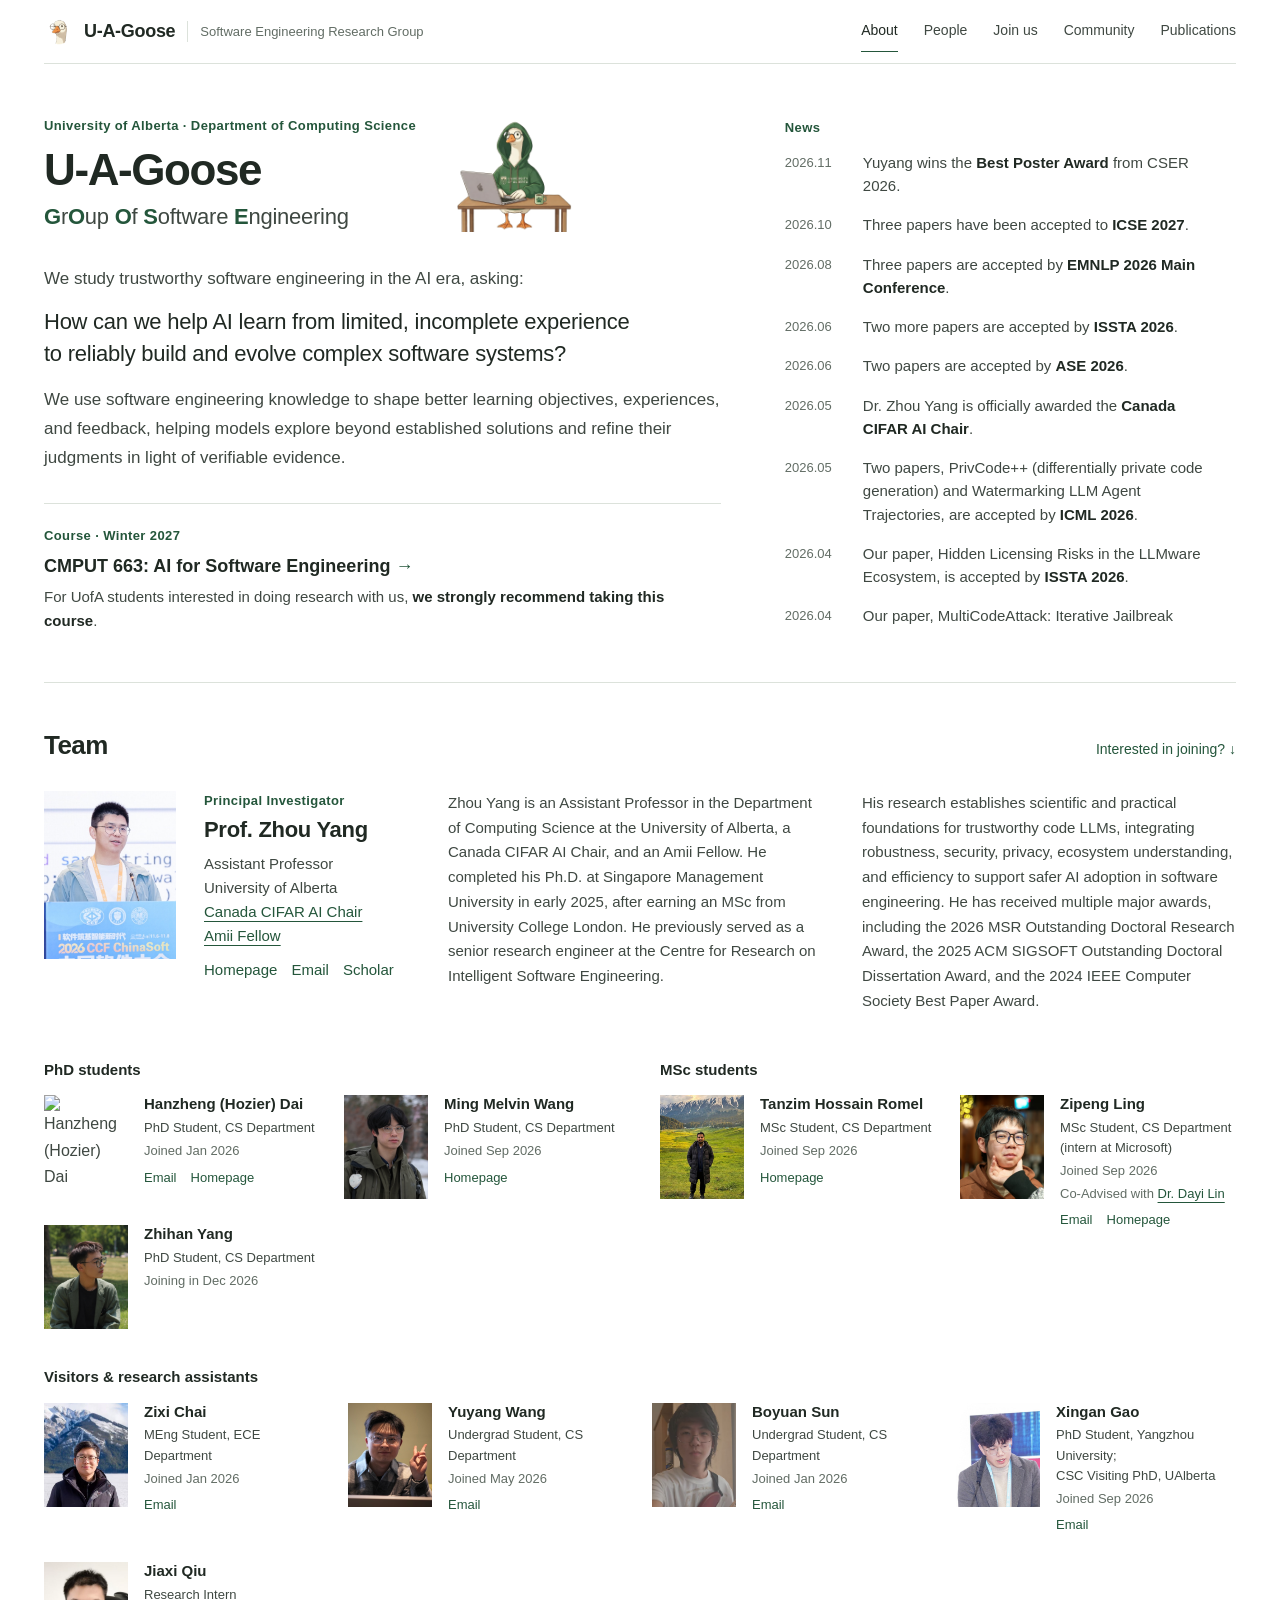
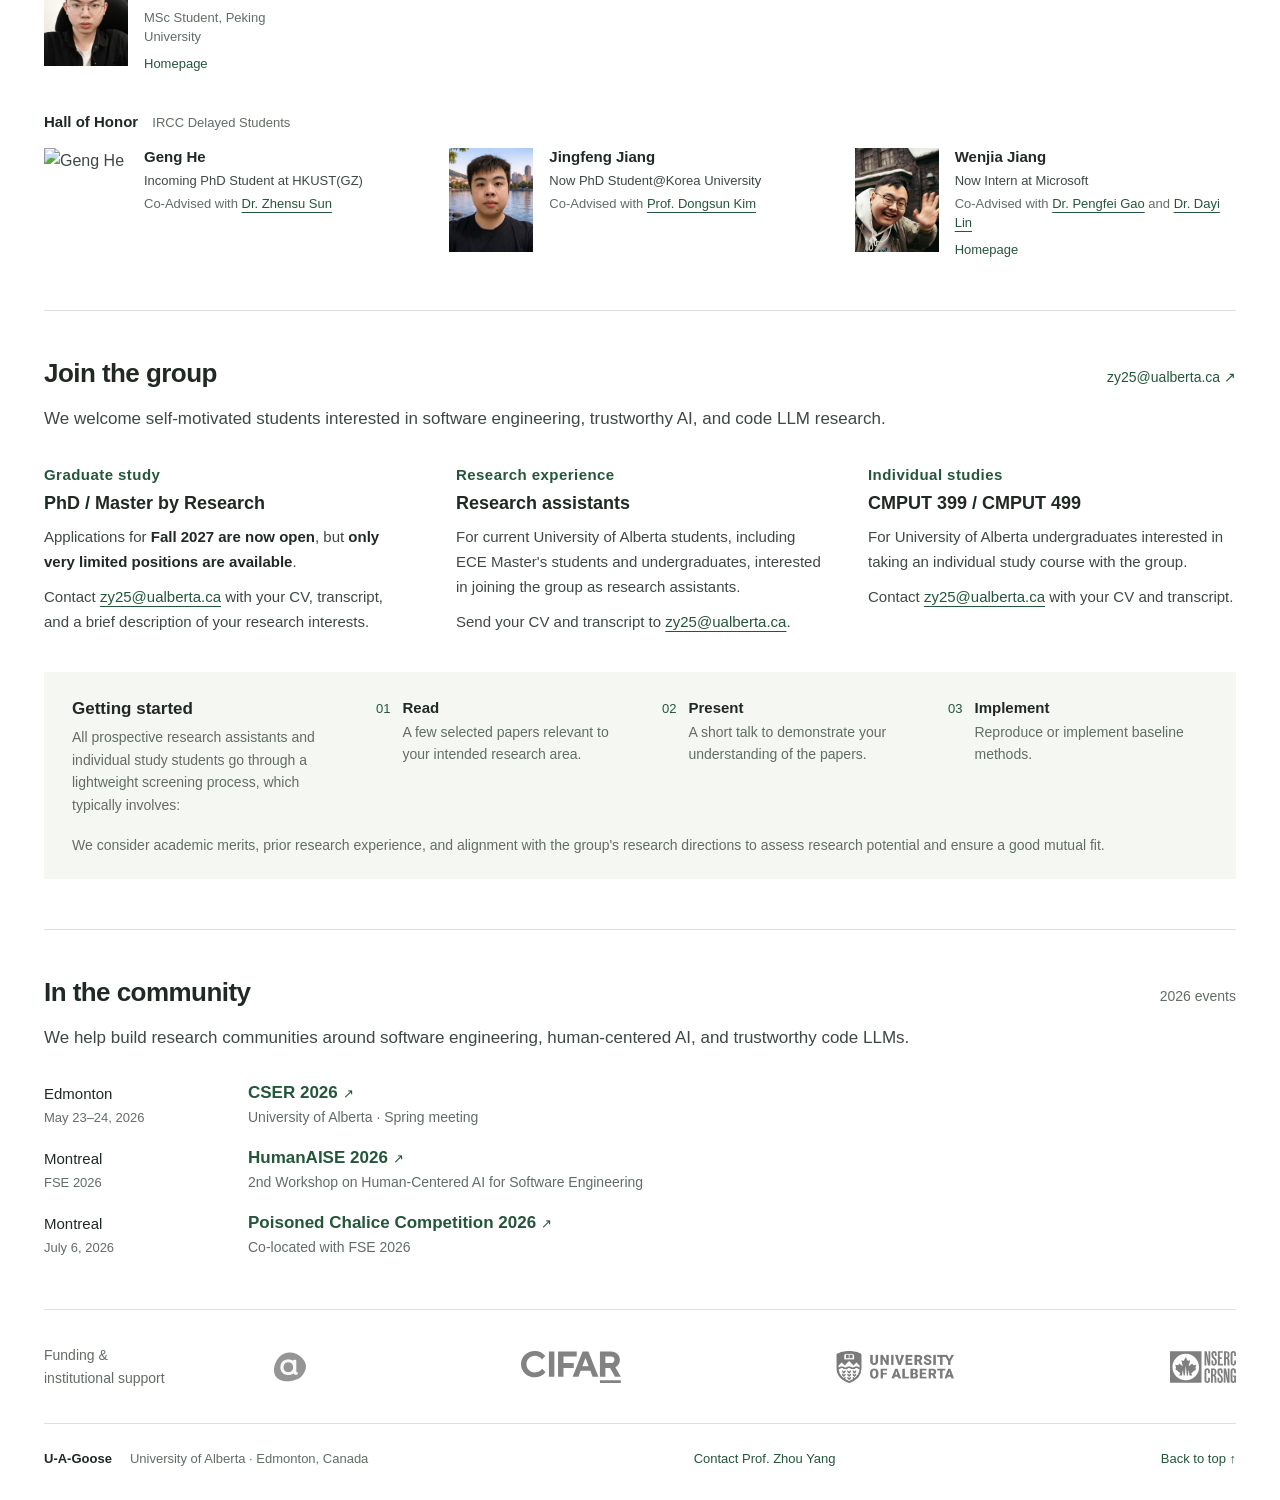
==== commit 6409acf4: "Built site for gh-pages" ====
--- a/index.html
+++ b/index.html
@@ -131,6 +131,11 @@
           <img src="assets/images/protrait_xingan.jpg" alt="Xingan Gao" loading="lazy" width="80" height="96">
           <div><h4>Xingan Gao</h4><p class="person-role">PhD Student, Yangzhou University;<br>CSC Visiting PhD, UAlberta</p><p class="person-detail">Joined Sep 2026</p>
           <p class="person-links"><a href="mailto:DX120250116@stu.yzu.edu.cn">Email</a></p></div>
+        </article>
+<article class="person">
+          <img src="assets/images/portrait_jiaxi_qiu.jpg" alt="Jiaxi Qiu" loading="lazy" width="504" height="630">
+          <div><h4>Jiaxi Qiu</h4><p class="person-role">Research Intern</p><p class="person-detail">MSc Student, Peking University</p>
+          <p class="person-links"><a href="https://andyqiu2004.github.io/#about">Homepage</a></p></div>
         </article></div></section>
       <section class="people-group honor-group" aria-labelledby="honor-heading"><h3 id="honor-heading">Hall of Honor <span>IRCC Delayed Students</span></h3><div class="people-grid three"><article class="person">
           <img src="assets/images/protrait_gh.jpg" alt="Geng He" loading="lazy" width="80" height="96">
